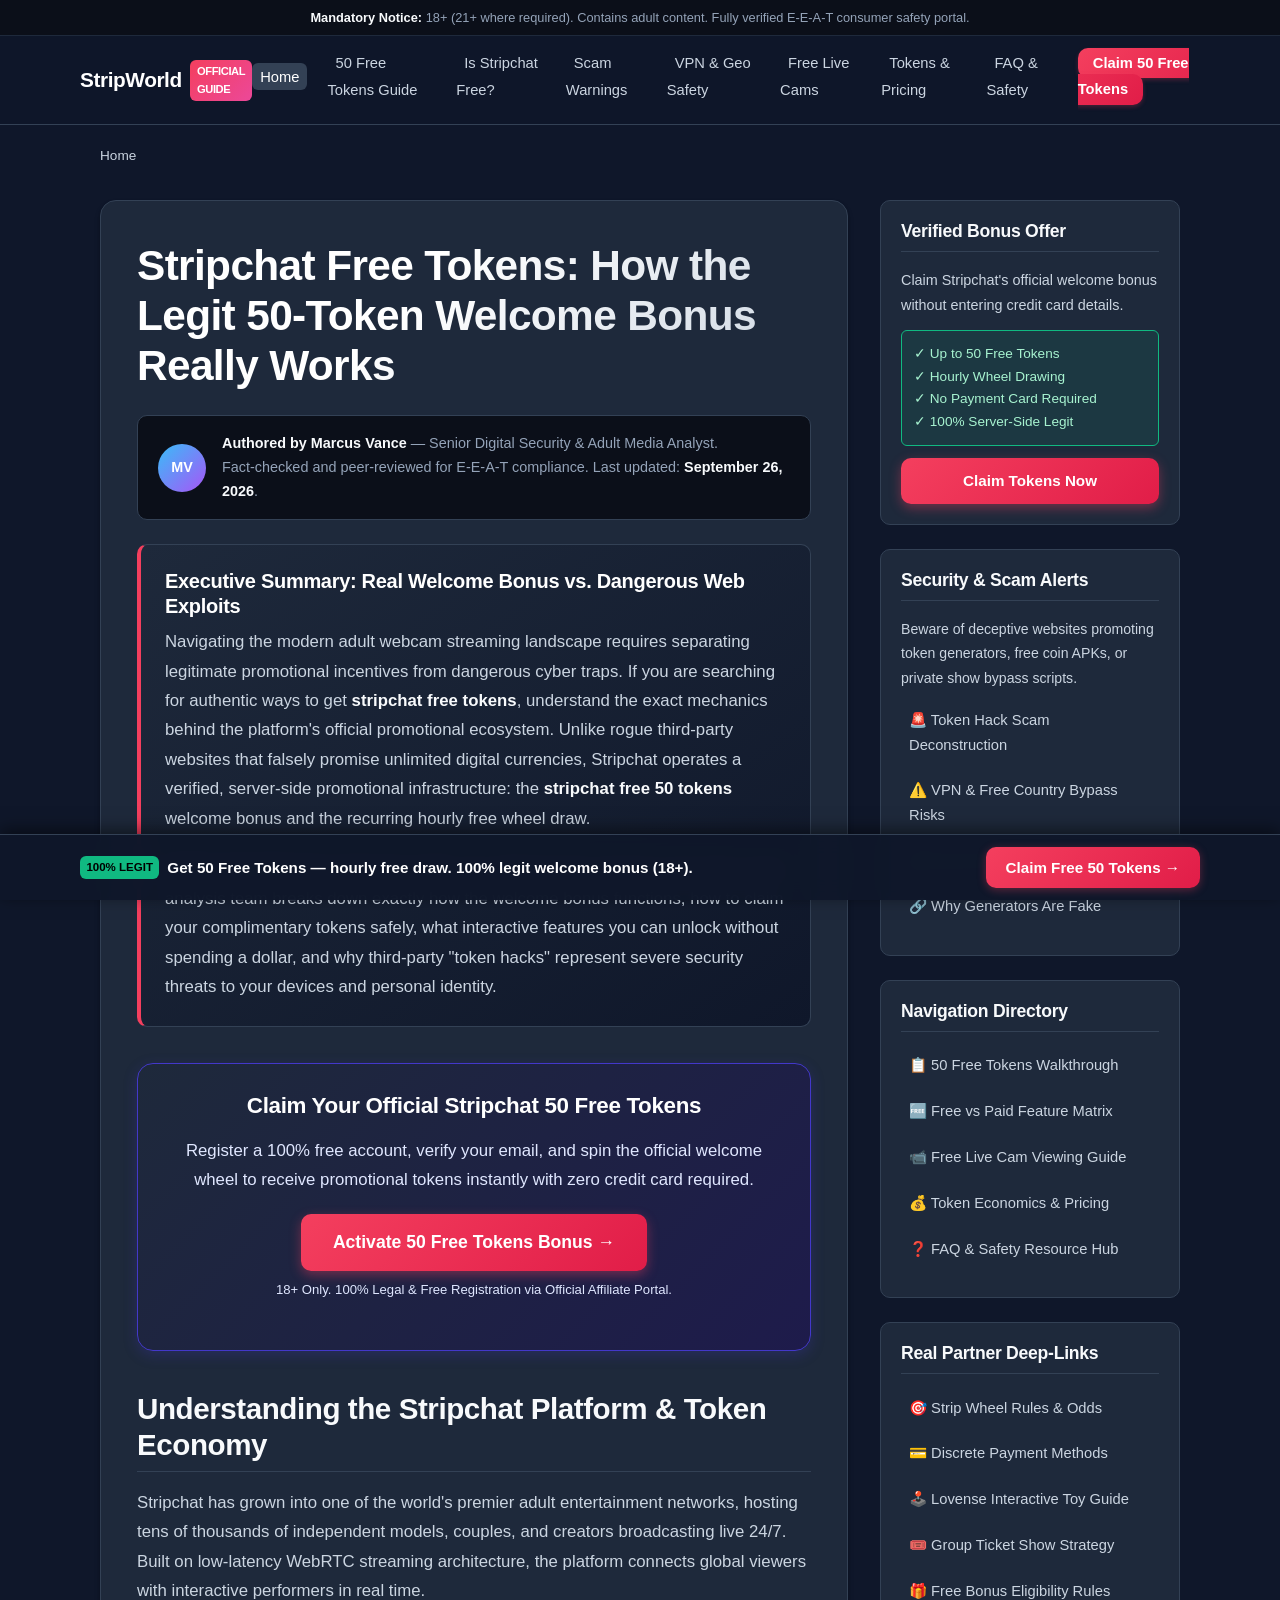
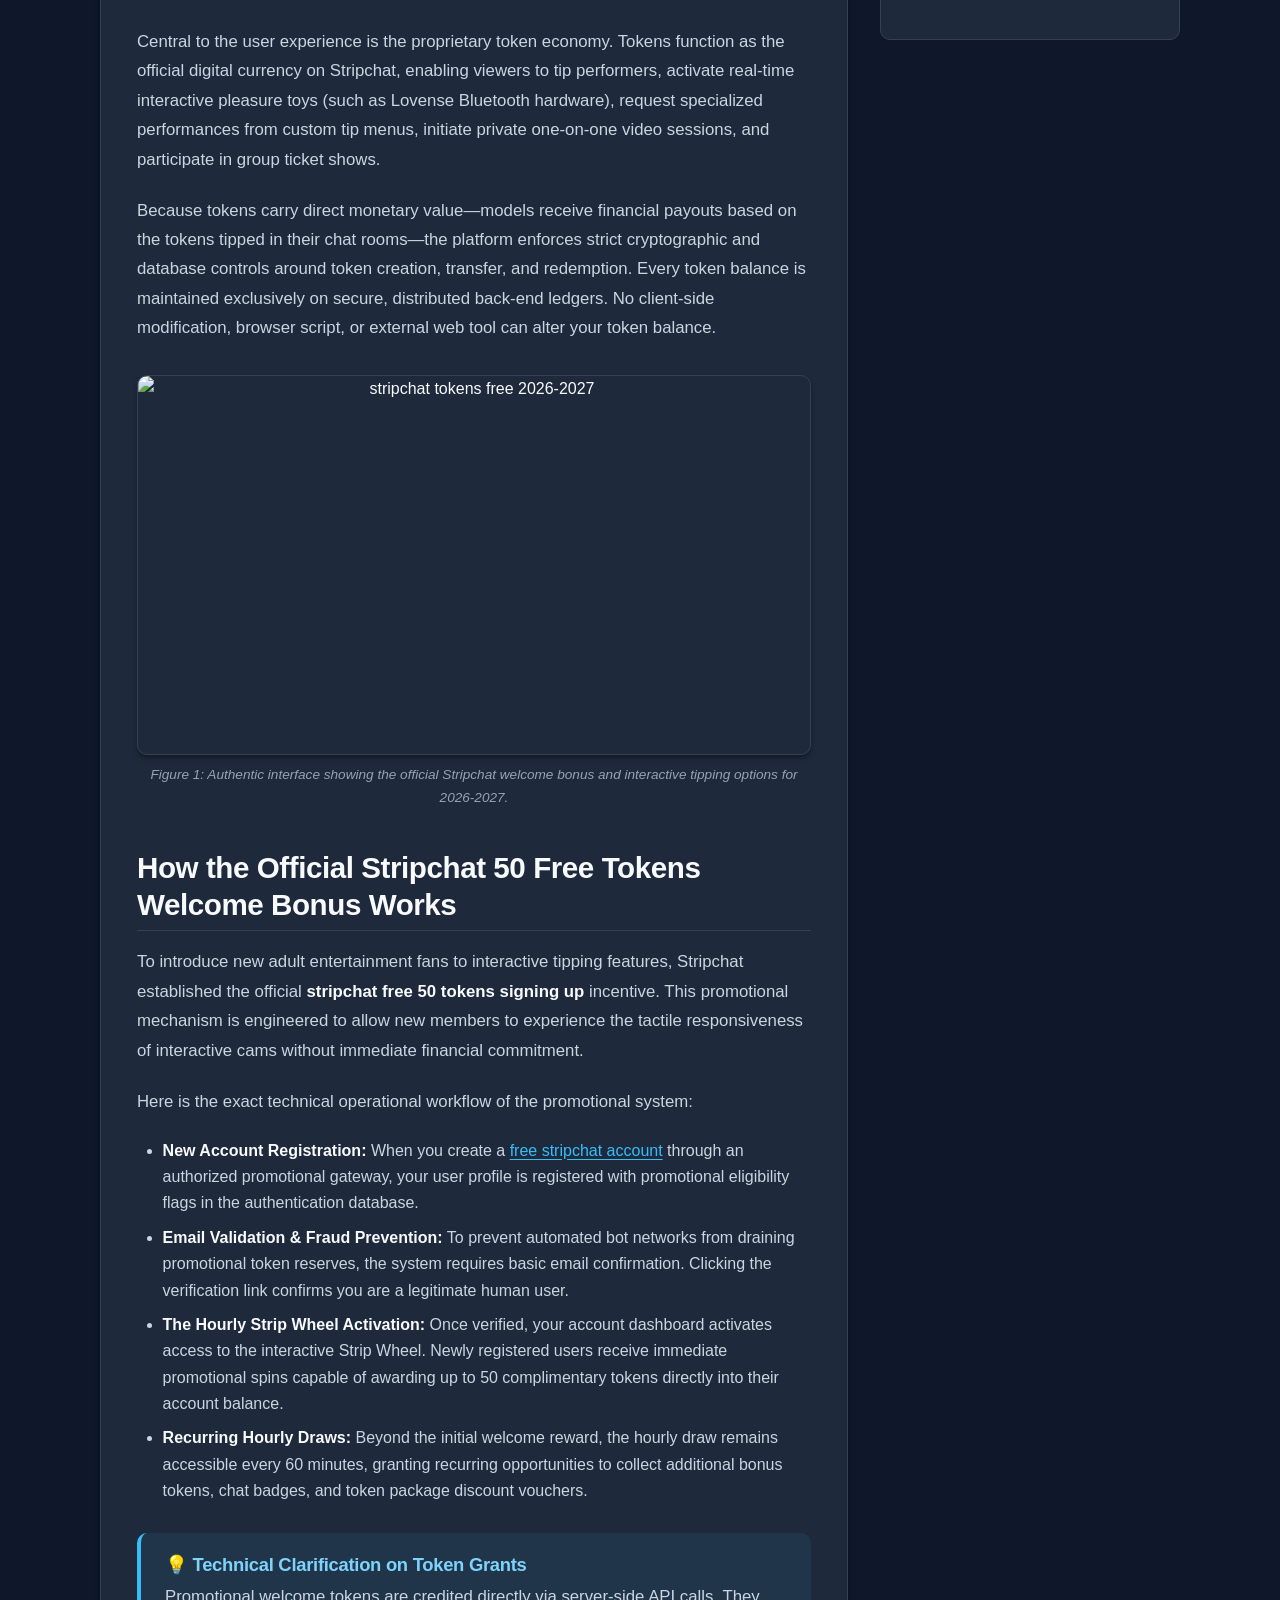
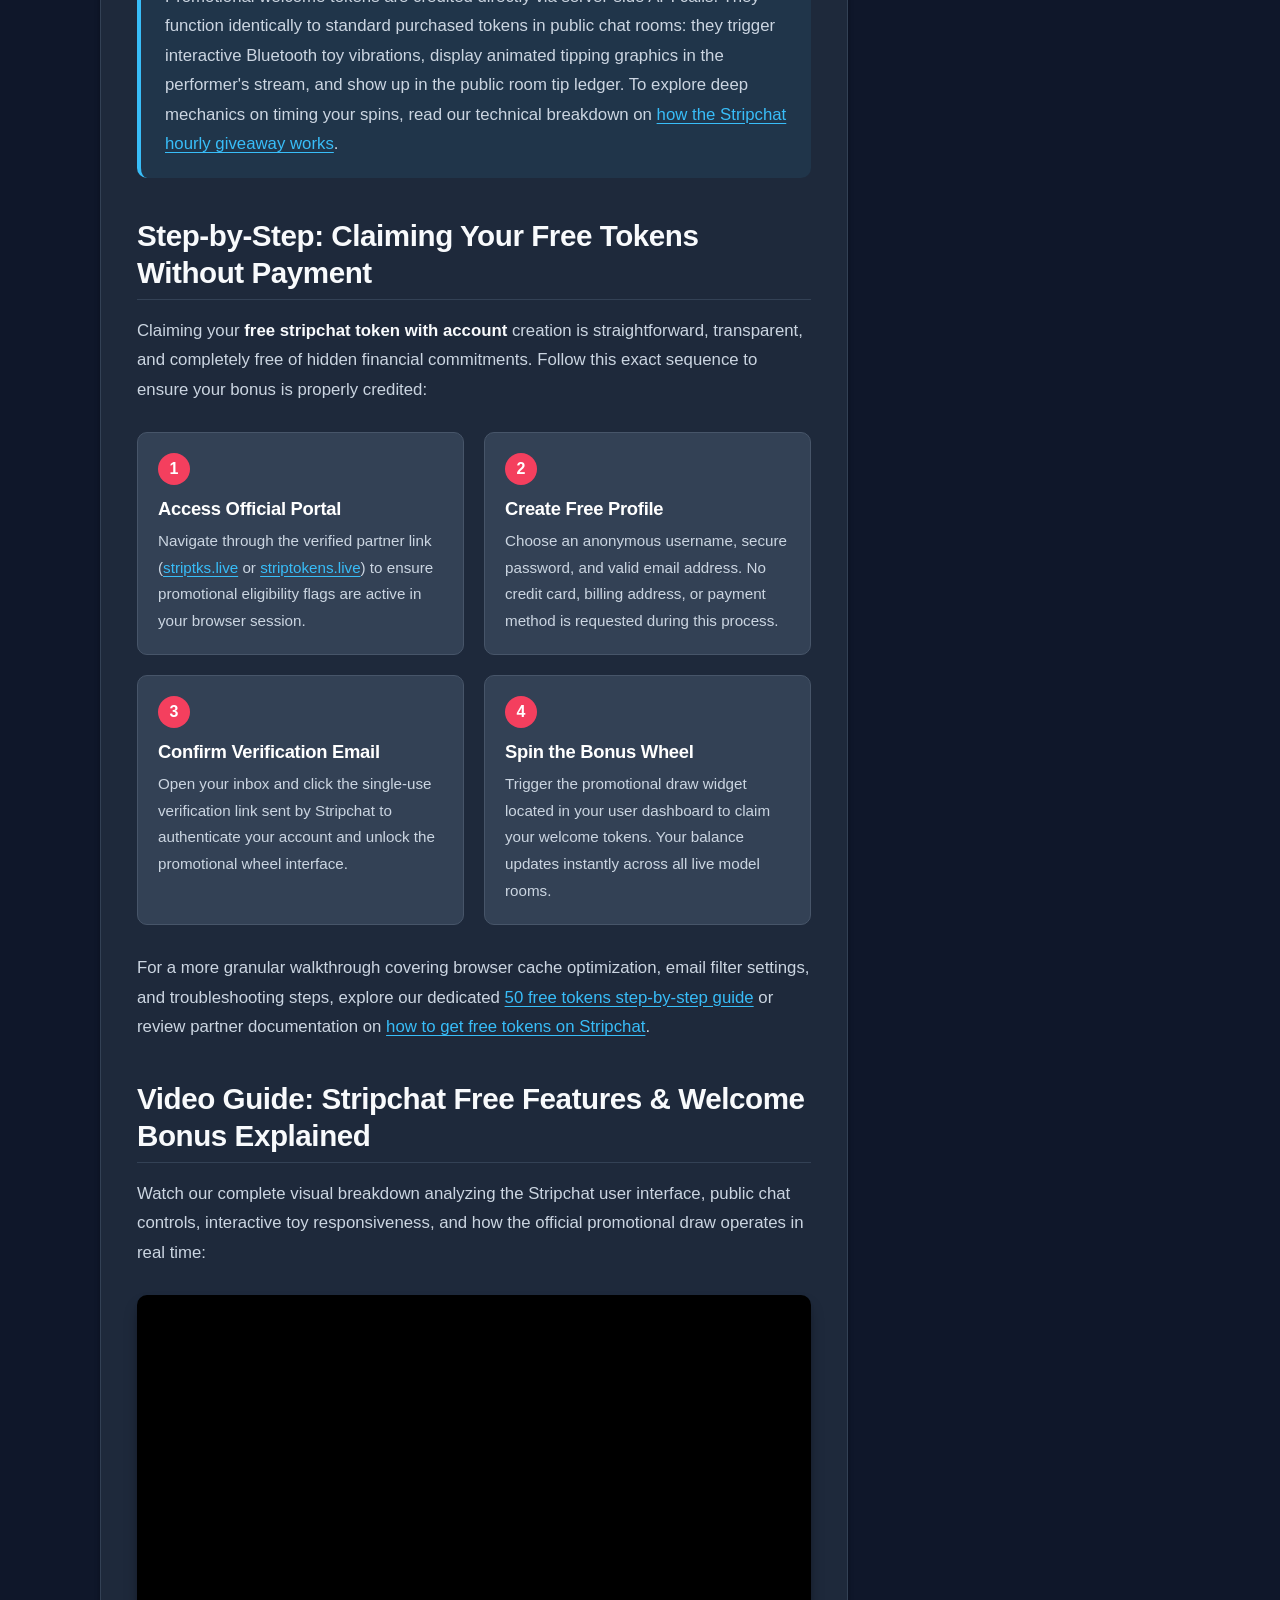
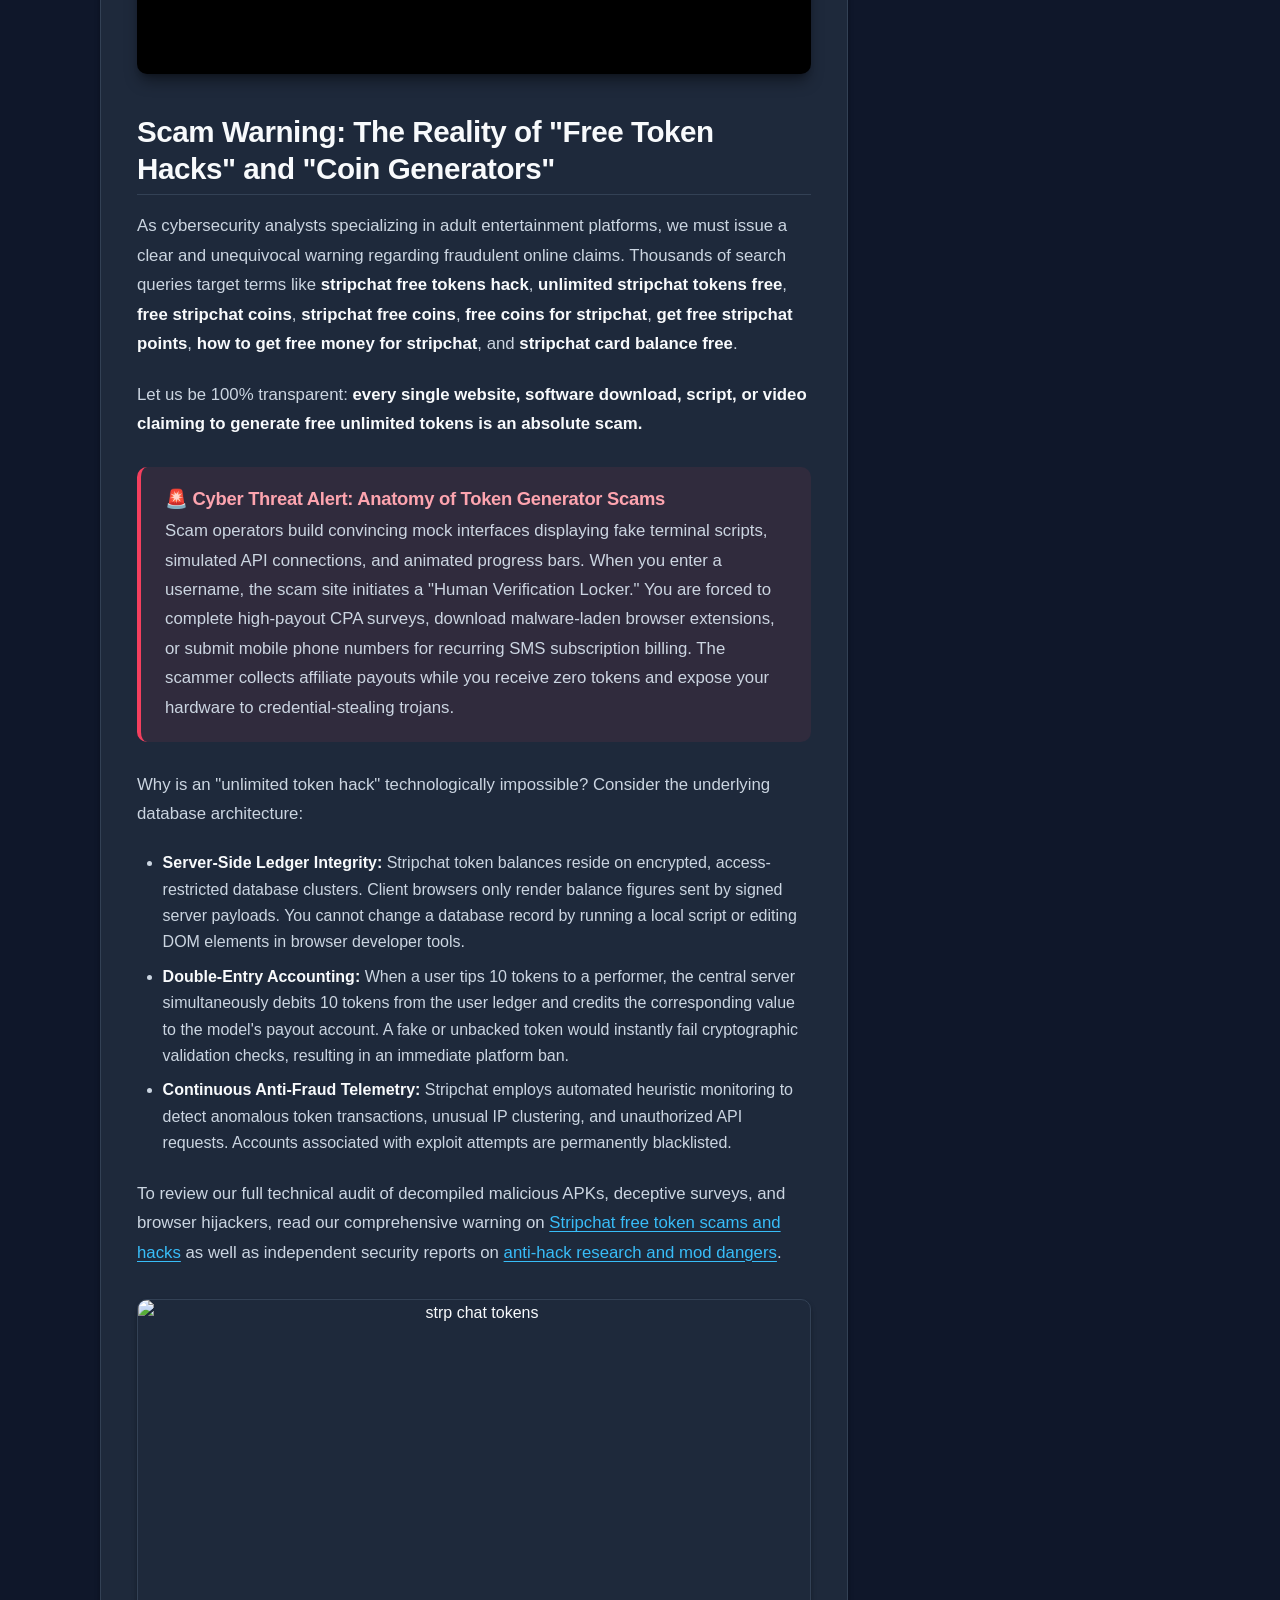
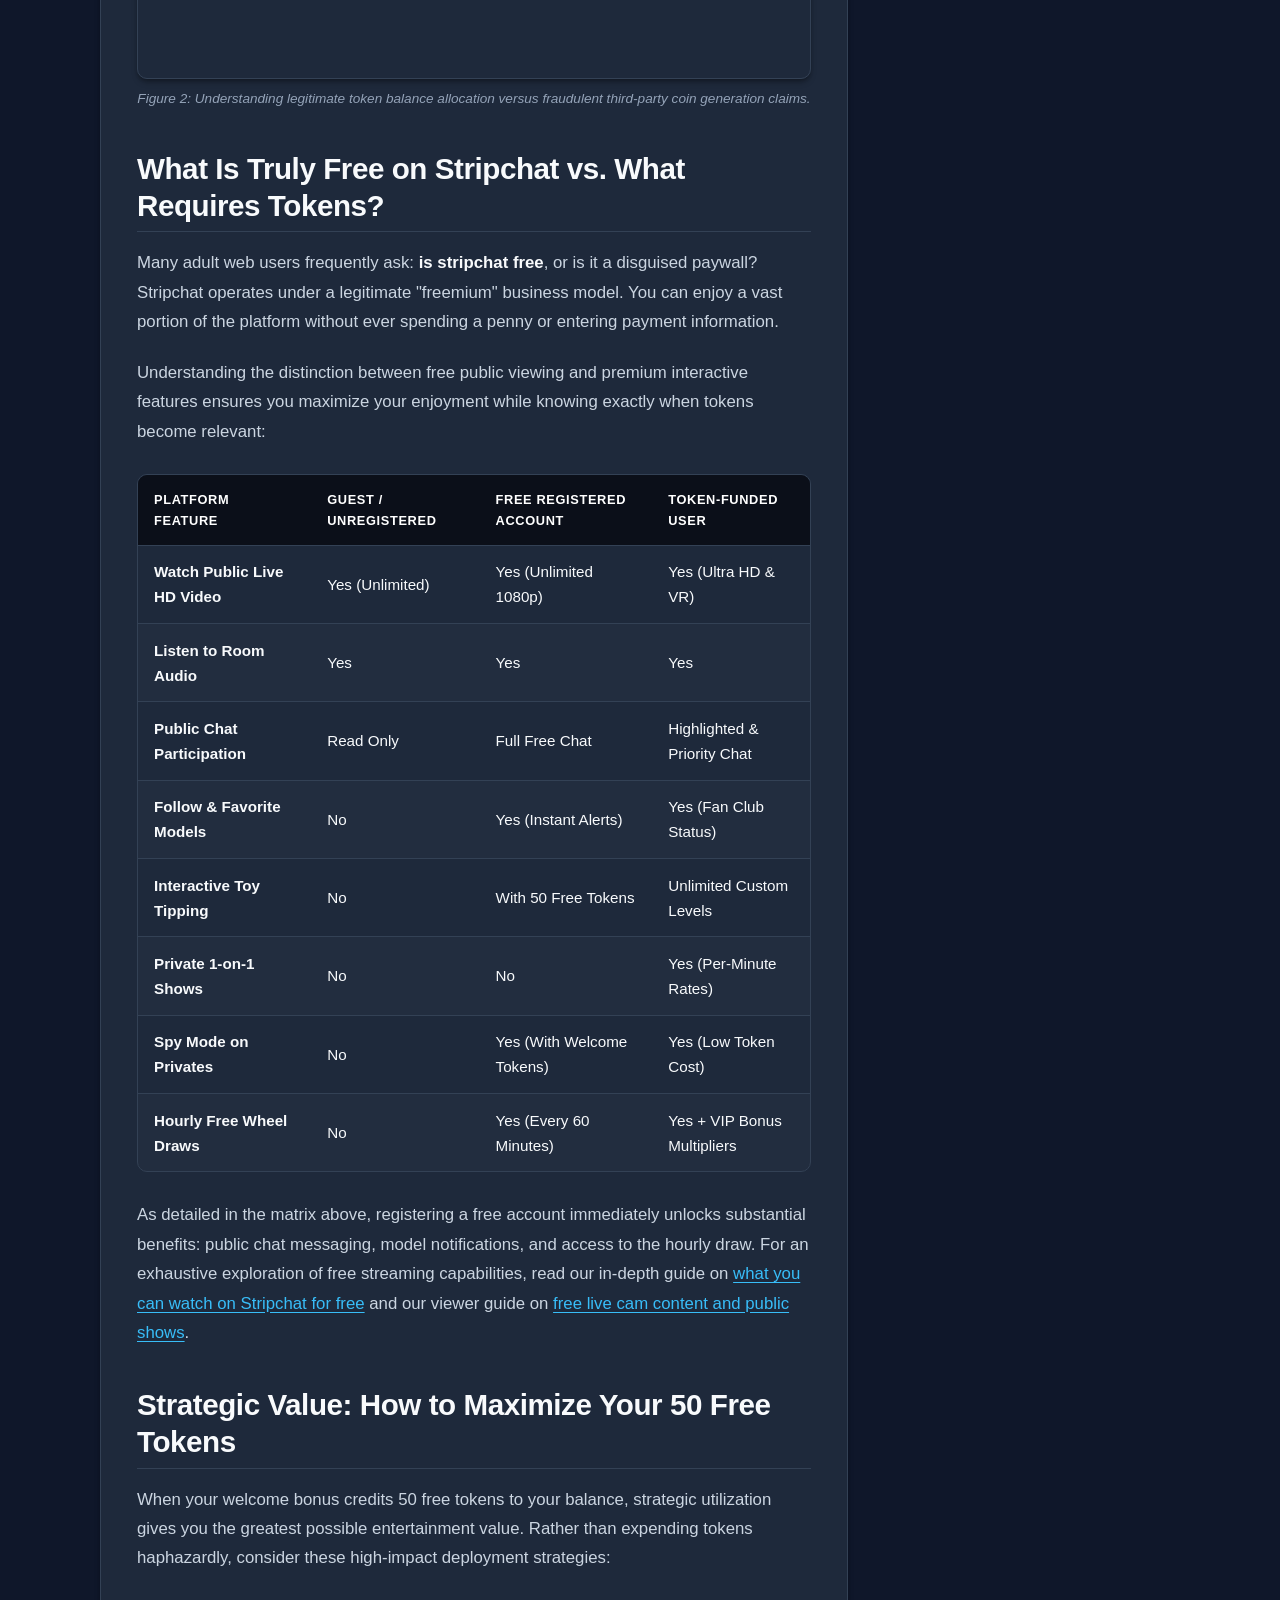
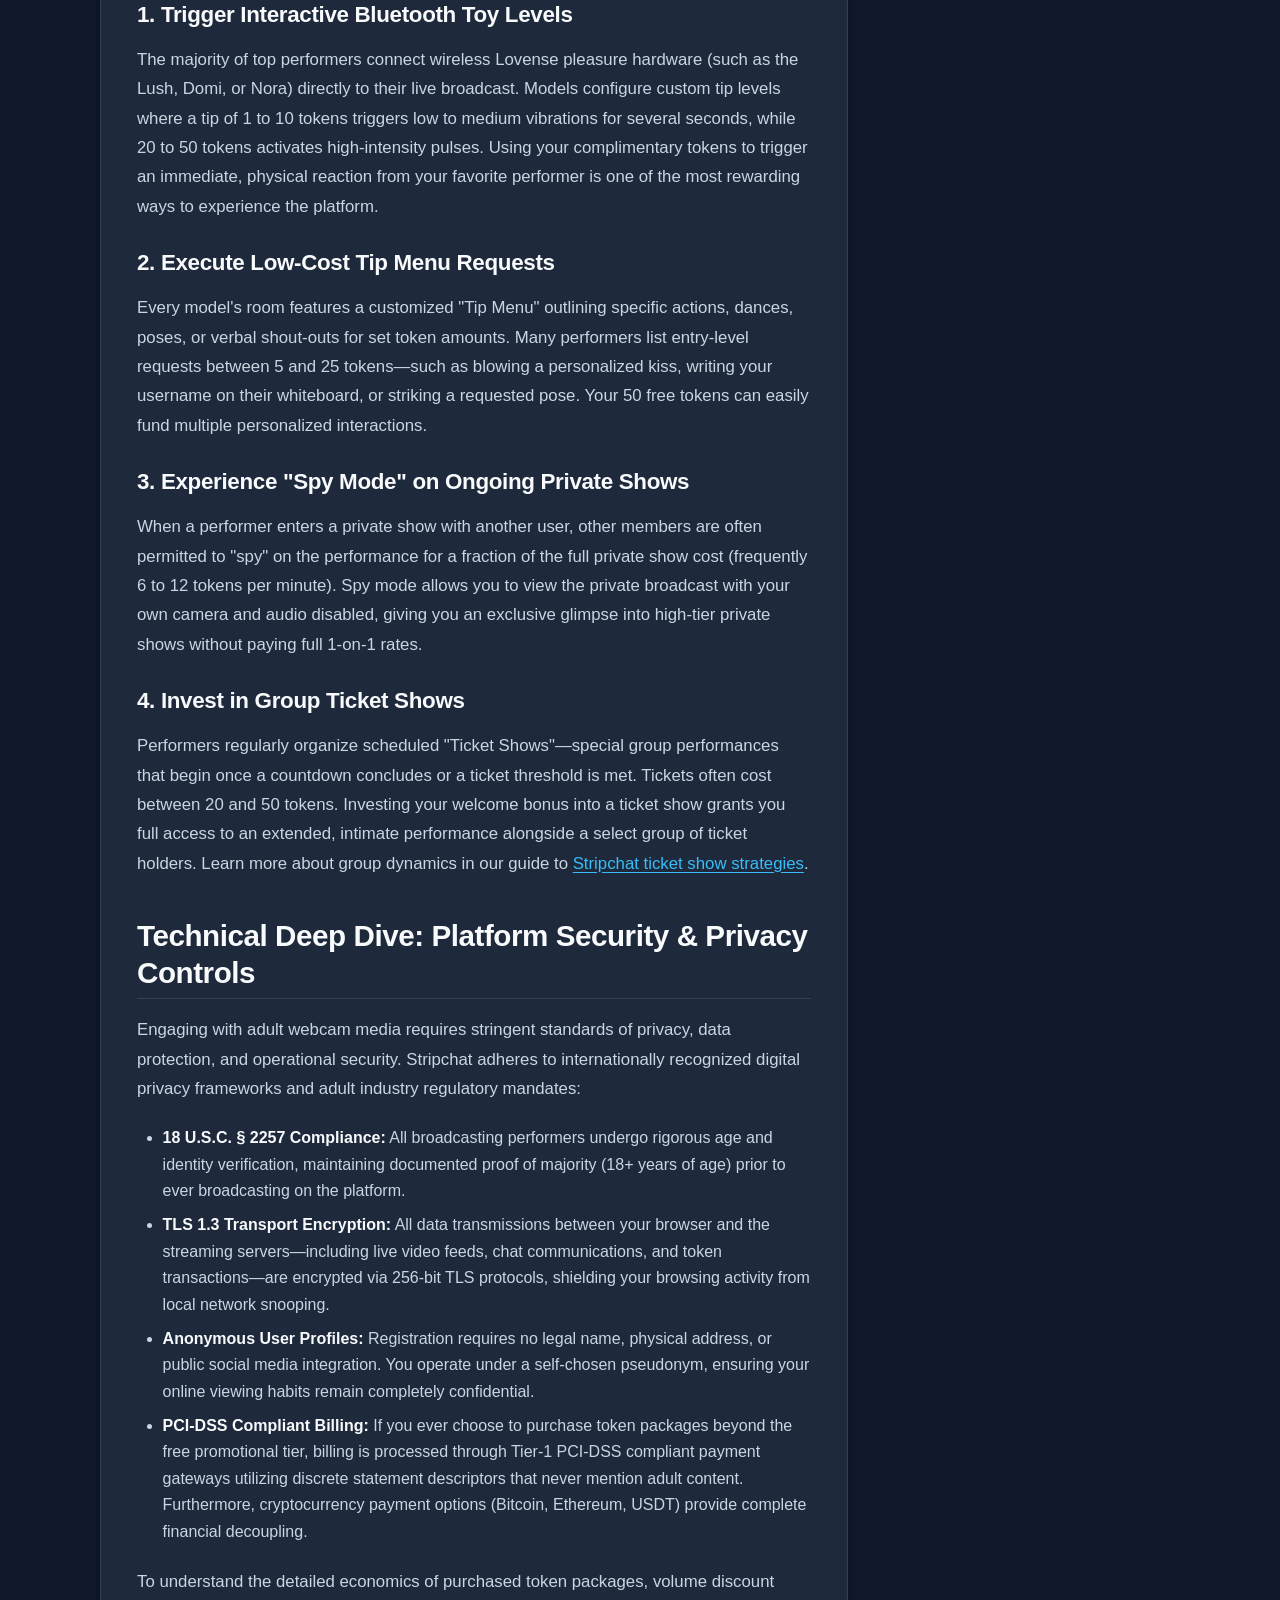
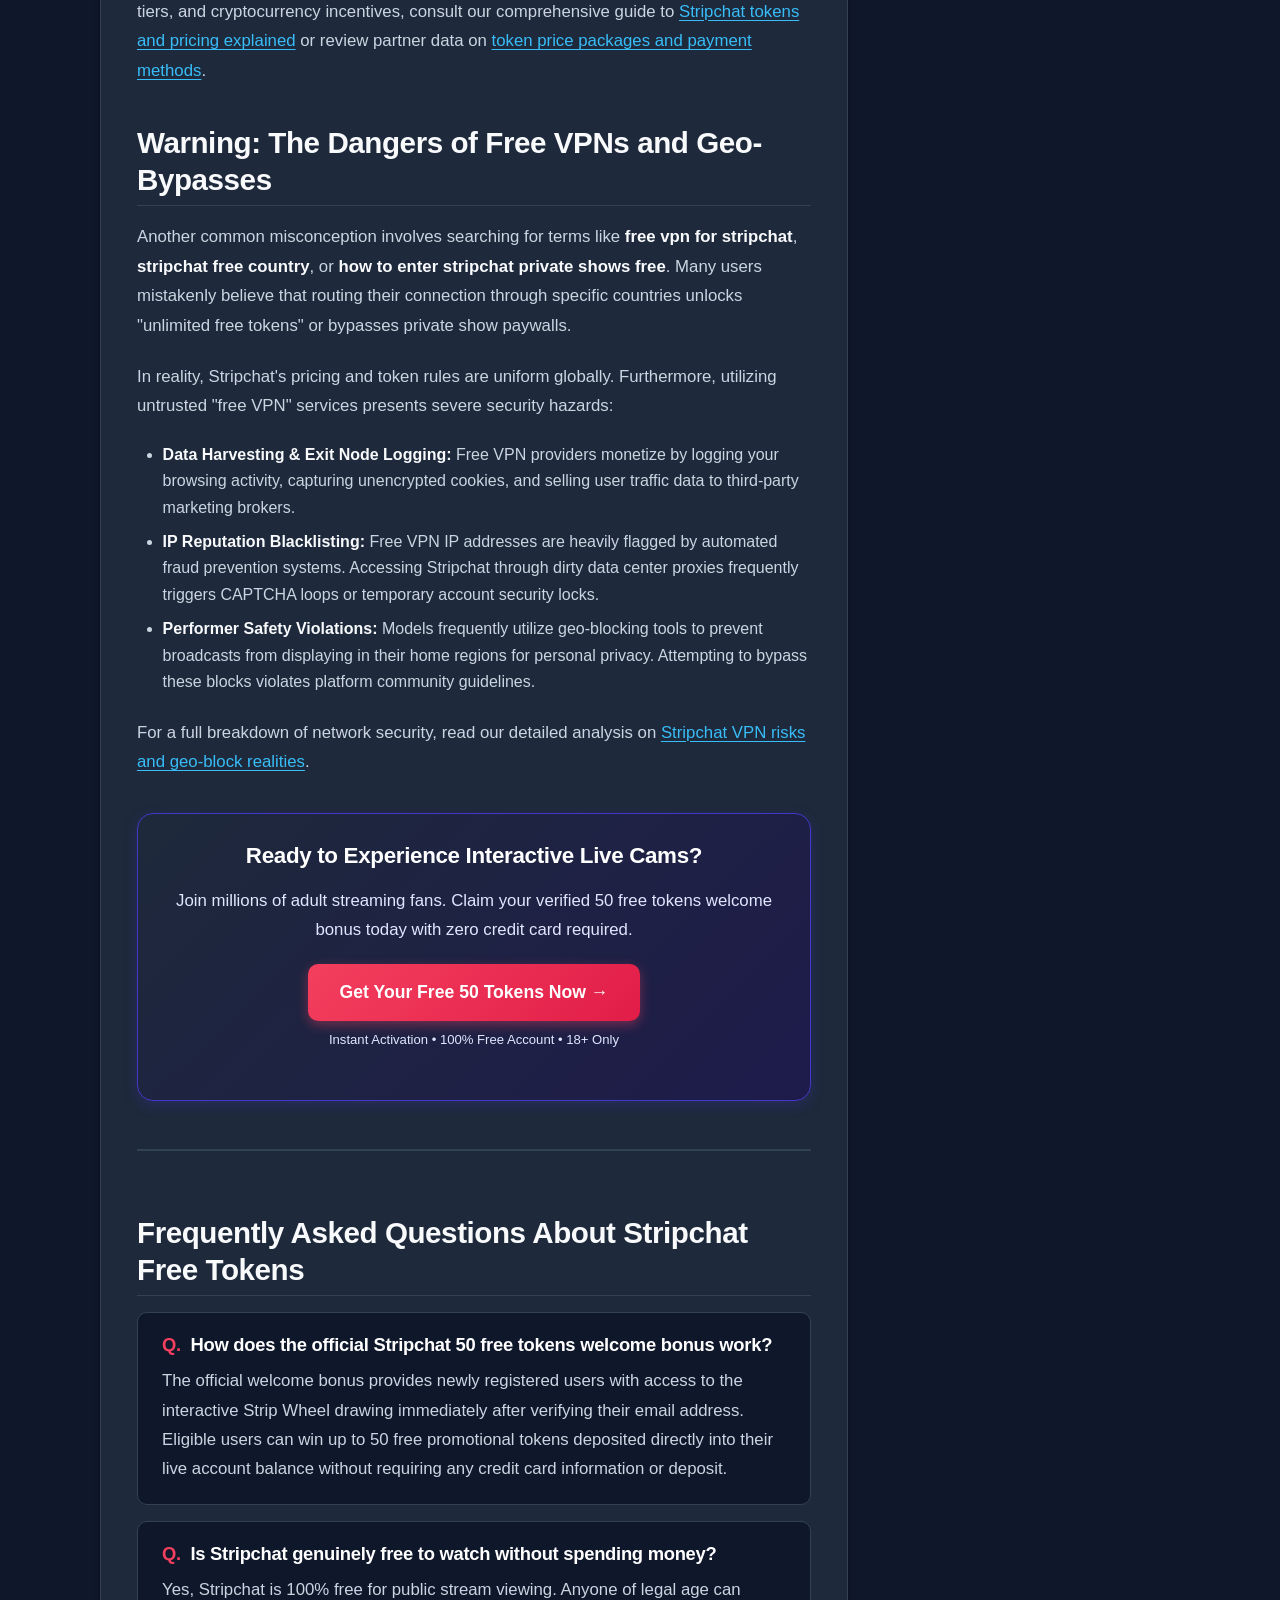
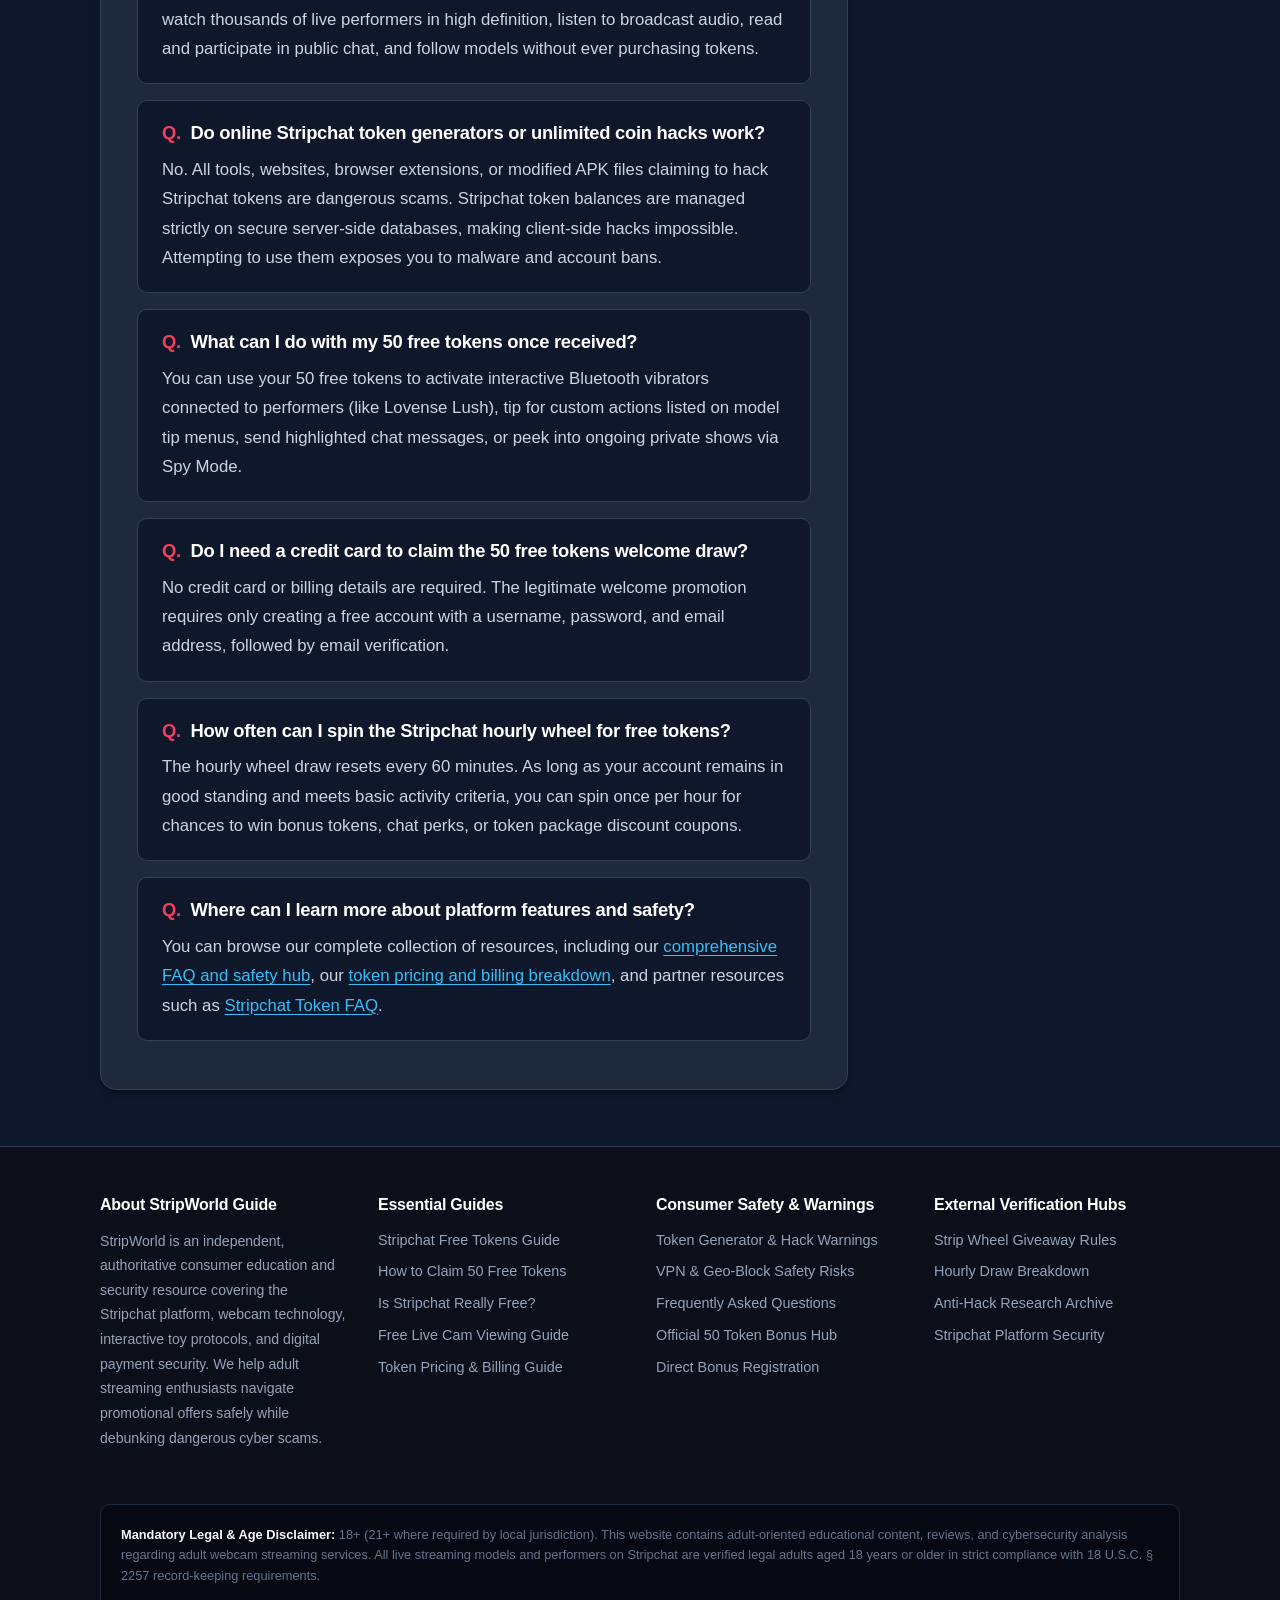
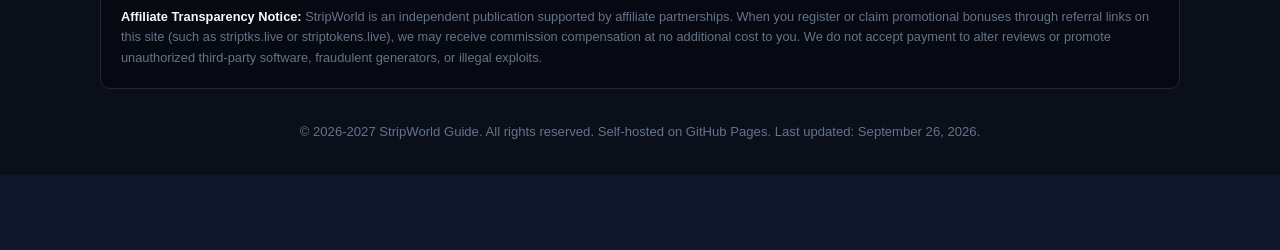
==== index.html @ 959675a1 "Build complete 8-page static SEO website for GitHub Pages Co-authored-by: arena-agent <297053741+are" ====
<!DOCTYPE html>
<html lang="en">
<head>
  <meta charset="UTF-8">
  <meta name="viewport" content="width=device-width, initial-scale=1.0">
  <title>Stripchat Free Tokens: 50-Token Welcome Bonus Guide</title>
  <meta name="description" content="Learn how the official Stripchat 50 free tokens welcome bonus and hourly draw work. Avoid token generator scams with our verified guide.">
  <link rel="canonical" href="https://maryamkrol444.github.io/stripworld/">
  <meta name="google-site-verification" content="CiNkosDTltt2GMWZ36A2a65HWSYk9sTJKm7ByJ5Y2V4" />
  
  <!-- Open Graph / Facebook -->
  <meta property="og:type" content="website">
  <meta property="og:url" content="https://maryamkrol444.github.io/stripworld/">
  <meta property="og:title" content="Stripchat Free Tokens: 50-Token Welcome Bonus Guide">
  <meta property="og:description" content="Learn how the official Stripchat 50 free tokens welcome bonus and hourly draw work. Avoid token generator scams with our verified guide.">
  <meta property="og:image" content="https://i.imgur.com/FsIYisF.png">
  
  <!-- Twitter Card -->
  <meta name="twitter:card" content="summary_large_image">
  <meta name="twitter:url" content="https://maryamkrol444.github.io/stripworld/">
  <meta name="twitter:title" content="Stripchat Free Tokens: 50-Token Welcome Bonus Guide">
  <meta name="twitter:description" content="Learn how the official Stripchat 50 free tokens welcome bonus and hourly draw work. Avoid token generator scams with our verified guide.">
  <meta name="twitter:image" content="https://i.imgur.com/FsIYisF.png">
  
  <link rel="stylesheet" href="style.css">
  
  <script type="application/ld+json">
  {
    "@context": "https://schema.org",
    "@graph": [
      {
        "@type": "WebSite",
        "@id": "https://maryamkrol444.github.io/stripworld/#website",
        "url": "https://maryamkrol444.github.io/stripworld/",
        "name": "StripWorld - Stripchat Free Tokens & Safety Guide",
        "description": "Learn how the official Stripchat 50 free tokens welcome bonus and hourly draw work. Avoid token generator scams with our verified guide.",
        "inLanguage": "en-US"
      },
      {
        "@type": "Organization",
        "@id": "https://maryamkrol444.github.io/stripworld/#organization",
        "name": "StripWorld Consumer Research",
        "url": "https://maryamkrol444.github.io/stripworld/",
        "logo": "https://i.imgur.com/FsIYisF.png",
        "sameAs": [
          "https://striptokens.live",
          "https://striptks.live"
        ]
      },
      {
        "@type": "BreadcrumbList",
        "@id": "https://maryamkrol444.github.io/stripworld/#breadcrumb",
        "itemListElement": [
          {
            "@type": "ListItem",
            "position": 1,
            "name": "Home",
            "item": "https://maryamkrol444.github.io/stripworld/"
          }
        ]
      },
      {
        "@type": "VideoObject",
        "@id": "https://maryamkrol444.github.io/stripworld/#video",
        "name": "Stripchat Free Tokens & Welcome Bonus Guide Walkthrough",
        "description": "Complete breakdown of how to claim the official Stripchat 50 free tokens welcome draw, understanding interactive cam tipping, and avoiding online generator scams.",
        "thumbnailUrl": "https://i.imgur.com/FsIYisF.png",
        "uploadDate": "2026-01-15T08:00:00+00:00",
        "embedUrl": "https://www.youtube.com/embed/_PrlS_yUCf0",
        "contentUrl": "https://www.youtube.com/watch?v=_PrlS_yUCf0"
      },
      {
        "@type": "FAQPage",
        "@id": "https://maryamkrol444.github.io/stripworld/#faq",
        "mainEntity": [
          {
            "@type": "Question",
            "name": "How does the official Stripchat 50 free tokens welcome bonus work?",
            "acceptedAnswer": {
              "@type": "Answer",
              "text": "The official Stripchat welcome bonus gives newly registered users an opportunity to spin the hourly Strip Wheel or participate in new account welcome drawings to receive up to 50 free tokens directly deposited into their account balance without requiring a credit card or upfront deposit."
            }
          },
          {
            "@type": "Question",
            "name": "Is Stripchat free to browse and watch without buying tokens?",
            "acceptedAnswer": {
              "@type": "Answer",
              "text": "Yes, Stripchat is completely free to browse. Any adult viewer can watch thousands of high-definition public webcam streams, participate in general public chat, follow favorite performers, and view interactive toy reactions without spending any money."
            }
          },
          {
            "@type": "Question",
            "name": "Are online Stripchat token generators, hacks, or coin cheats real?",
            "acceptedAnswer": {
              "@type": "Answer",
              "text": "No. All websites, browser extensions, and downloadable APKs claiming to be Stripchat token hacks or coin generators are fraudulent scams designed to steal user credentials, push malware, or generate ad revenue through deceptive survey lockers. Stripchat token balances are managed strictly on secure server-side databases."
            }
          },
          {
            "@type": "Question",
            "name": "What can you do with 50 free tokens on Stripchat?",
            "acceptedAnswer": {
              "@type": "Answer",
              "text": "With 50 free tokens, you can activate interactive Lovense vibrators connected to performers, tip for specific custom actions on tip menus, send highlighted chat messages, or peek into ongoing group ticket shows and spy mode sessions."
            }
          },
          {
            "@type": "Question",
            "name": "Do you need to enter a credit card to get the 50 free tokens?",
            "acceptedAnswer": {
              "@type": "Answer",
              "text": "No. The legitimate 50 free tokens welcome promotion requires only a standard free account registration and basic email verification. You do not need to provide payment card details or financial information to participate in the welcome draw."
            }
          },
          {
            "@type": "Question",
            "name": "How often can you win free tokens on the hourly draw wheel?",
            "acceptedAnswer": {
              "@type": "Answer",
              "text": "The Stripchat interactive wheel draw allows eligible registered members to spin once every 60 minutes for chances to earn free promotional tokens, discounts on token packages, or special chat perks."
            }
          }
        ]
      }
    ]
  }
  </script>

</head>
<body>
  
  <div class="age-banner">
    <strong>Mandatory Notice:</strong> 18+ (21+ where required). Contains adult content. Fully verified E-E-A-T consumer safety portal.
  </div>
  
  <header class="site-header">
    <div class="container nav-container">
      <a href="index.html" class="brand-logo">
        <span>StripWorld</span>
        <span class="brand-badge">Official Guide</span>
      </a>
      
      <button class="mobile-nav-toggle" aria-label="Toggle navigation menu" onclick="document.querySelector('.nav-menu').classList.toggle('is-active')">
        ☰
      </button>
      
      <nav>
        <ul class="nav-menu">
          <li><a href="index.html" class="active">Home</a></li>
<li><a href="how-to-get-50-free-tokens/index.html">50 Free Tokens Guide</a></li>
<li><a href="is-stripchat-free/index.html">Is Stripchat Free?</a></li>
<li><a href="free-token-scams-and-hacks-warning/index.html">Scam Warnings</a></li>
<li><a href="vpn-geo-blocks-warning/index.html">VPN & Geo Safety</a></li>
<li><a href="free-live-cam-content/index.html">Free Live Cams</a></li>
<li><a href="tokens-explained/index.html">Tokens & Pricing</a></li>
<li><a href="faq/index.html">FAQ & Safety</a></li>

          <li><a href="https://striptks.live" class="nav-cta-btn" rel="follow" target="_blank">Claim 50 Free Tokens</a></li>
        </ul>
      </nav>
    </div>
  </header>

  
  <div class="container">
    <nav class="breadcrumb-nav" aria-label="Breadcrumb">
      <ol class="breadcrumb-list">
        <li><span>Home</span></li>
      </ol>
    </nav>
    
    <div class="content-wrapper">
      <main class="main-content">
        <article>
          <h1>Stripchat Free Tokens: How the Legit 50-Token Welcome Bonus Really Works</h1>
          
          
        <div class="author-meta-box">
          <div class="author-avatar">MV</div>
          <div class="author-info-text">
            <strong>Authored by Marcus Vance</strong> — Senior Digital Security & Adult Media Analyst.<br>
            <span>Fact-checked and peer-reviewed for E-E-A-T compliance. Last updated: <strong>September 26, 2026</strong>.</span>
          </div>
        </div>

          
          <div class="hero-box">
            <h2 class="hero-box-title" style="margin-top:0; border:none; padding:0; font-size:1.25rem;">Executive Summary: Real Welcome Bonus vs. Dangerous Web Exploits</h2>
            <p>
              Navigating the modern adult webcam streaming landscape requires separating legitimate promotional incentives from dangerous cyber traps. If you are searching for authentic ways to get <strong>stripchat free tokens</strong>, understand the exact mechanics behind the platform's official promotional ecosystem. Unlike rogue third-party websites that falsely promise unlimited digital currencies, Stripchat operates a verified, server-side promotional infrastructure: the <strong>stripchat free 50 tokens</strong> welcome bonus and the recurring hourly free wheel draw.
            </p>
            <p style="margin-bottom:0;">
              In this comprehensive consumer guide, our cybersecurity research and adult media analysis team breaks down exactly how the welcome bonus functions, how to claim your complimentary tokens safely, what interactive features you can unlock without spending a dollar, and why third-party "token hacks" represent severe security threats to your devices and personal identity.
            </p>
          </div>
          
          <div class="cta-box">
            <h3>Claim Your Official Stripchat 50 Free Tokens</h3>
            <p>Register a 100% free account, verify your email, and spin the official welcome wheel to receive promotional tokens instantly with zero credit card required.</p>
            <a href="https://striptks.live" class="cta-btn-large" rel="follow" target="_blank">Activate 50 Free Tokens Bonus →</a>
            <p class="cta-subtext">18+ Only. 100% Legal & Free Registration via Official Affiliate Portal.</p>
          </div>

          <h2>Understanding the Stripchat Platform & Token Economy</h2>
          <p>
            Stripchat has grown into one of the world's premier adult entertainment networks, hosting tens of thousands of independent models, couples, and creators broadcasting live 24/7. Built on low-latency WebRTC streaming architecture, the platform connects global viewers with interactive performers in real time. 
          </p>
          <p>
            Central to the user experience is the proprietary token economy. Tokens function as the official digital currency on Stripchat, enabling viewers to tip performers, activate real-time interactive pleasure toys (such as Lovense Bluetooth hardware), request specialized performances from custom tip menus, initiate private one-on-one video sessions, and participate in group ticket shows.
          </p>
          <p>
            Because tokens carry direct monetary value—models receive financial payouts based on the tokens tipped in their chat rooms—the platform enforces strict cryptographic and database controls around token creation, transfer, and redemption. Every token balance is maintained exclusively on secure, distributed back-end ledgers. No client-side modification, browser script, or external web tool can alter your token balance.
          </p>

          <div class="article-image-box">
            <img src="https://i.imgur.com/FsIYisF.png" alt="stripchat tokens free 2026-2027" width="720" height="405" loading="lazy">
            <p class="image-caption">Figure 1: Authentic interface showing the official Stripchat welcome bonus and interactive tipping options for 2026-2027.</p>
          </div>

          <h2>How the Official Stripchat 50 Free Tokens Welcome Bonus Works</h2>
          <p>
            To introduce new adult entertainment fans to interactive tipping features, Stripchat established the official <strong>stripchat free 50 tokens signing up</strong> incentive. This promotional mechanism is engineered to allow new members to experience the tactile responsiveness of interactive cams without immediate financial commitment.
          </p>
          <p>
            Here is the exact technical operational workflow of the promotional system:
          </p>
          <ul>
            <li><strong>New Account Registration:</strong> When you create a <a href="https://striptokens.live" rel="follow" target="_blank">free stripchat account</a> through an authorized promotional gateway, your user profile is registered with promotional eligibility flags in the authentication database.</li>
            <li><strong>Email Validation & Fraud Prevention:</strong> To prevent automated bot networks from draining promotional token reserves, the system requires basic email confirmation. Clicking the verification link confirms you are a legitimate human user.</li>
            <li><strong>The Hourly Strip Wheel Activation:</strong> Once verified, your account dashboard activates access to the interactive Strip Wheel. Newly registered users receive immediate promotional spins capable of awarding up to 50 complimentary tokens directly into their account balance.</li>
            <li><strong>Recurring Hourly Draws:</strong> Beyond the initial welcome reward, the hourly draw remains accessible every 60 minutes, granting recurring opportunities to collect additional bonus tokens, chat badges, and token package discount vouchers.</li>
          </ul>

          <div class="alert-box alert-info">
            <h4>💡 Technical Clarification on Token Grants</h4>
            <p>
              Promotional welcome tokens are credited directly via server-side API calls. They function identically to standard purchased tokens in public chat rooms: they trigger interactive Bluetooth toy vibrations, display animated tipping graphics in the performer's stream, and show up in the public room tip ledger. To explore deep mechanics on timing your spins, read our technical breakdown on <a href="https://striptks.live/blog/how-stripchat-hourly-giveaway-works/" rel="follow" target="_blank">how the Stripchat hourly giveaway works</a>.
            </p>
          </div>

          <h2>Step-by-Step: Claiming Your Free Tokens Without Payment</h2>
          <p>
            Claiming your <strong>free stripchat token with account</strong> creation is straightforward, transparent, and completely free of hidden financial commitments. Follow this exact sequence to ensure your bonus is properly credited:
          </p>

          <div class="steps-grid">
            <div class="step-card">
              <div class="step-number">1</div>
              <h4>Access Official Portal</h4>
              <p>Navigate through the verified partner link (<a href="https://striptks.live" rel="follow" target="_blank">striptks.live</a> or <a href="https://striptokens.live" rel="follow" target="_blank">striptokens.live</a>) to ensure promotional eligibility flags are active in your browser session.</p>
            </div>
            <div class="step-card">
              <div class="step-number">2</div>
              <h4>Create Free Profile</h4>
              <p>Choose an anonymous username, secure password, and valid email address. No credit card, billing address, or payment method is requested during this process.</p>
            </div>
            <div class="step-card">
              <div class="step-number">3</div>
              <h4>Confirm Verification Email</h4>
              <p>Open your inbox and click the single-use verification link sent by Stripchat to authenticate your account and unlock the promotional wheel interface.</p>
            </div>
            <div class="step-card">
              <div class="step-number">4</div>
              <h4>Spin the Bonus Wheel</h4>
              <p>Trigger the promotional draw widget located in your user dashboard to claim your welcome tokens. Your balance updates instantly across all live model rooms.</p>
            </div>
          </div>

          <p>
            For a more granular walkthrough covering browser cache optimization, email filter settings, and troubleshooting steps, explore our dedicated <a href="how-to-get-50-free-tokens/index.html">50 free tokens step-by-step guide</a> or review partner documentation on <a href="https://striptokens.live/how-to-get-free-stripchat-tokens.html" rel="follow" target="_blank">how to get free tokens on Stripchat</a>.
          </p>

          <h2>Video Guide: Stripchat Free Features & Welcome Bonus Explained</h2>
          <p>
            Watch our complete visual breakdown analyzing the Stripchat user interface, public chat controls, interactive toy responsiveness, and how the official promotional draw operates in real time:
          </p>

          <div class="video-container">
            <iframe 
              src="https://www.youtube.com/embed/_PrlS_yUCf0" 
              title="Stripchat Free Tokens and Welcome Bonus Guide" 
              loading="lazy" 
              allow="accelerometer; autoplay; clipboard-write; encrypted-media; gyroscope; picture-in-picture" 
              allowfullscreen>
            </iframe>
          </div>

          <h2>Scam Warning: The Reality of "Free Token Hacks" and "Coin Generators"</h2>
          <p>
            As cybersecurity analysts specializing in adult entertainment platforms, we must issue a clear and unequivocal warning regarding fraudulent online claims. Thousands of search queries target terms like <strong>stripchat free tokens hack</strong>, <strong>unlimited stripchat tokens free</strong>, <strong>free stripchat coins</strong>, <strong>stripchat free coins</strong>, <strong>free coins for stripchat</strong>, <strong>get free stripchat points</strong>, <strong>how to get free money for stripchat</strong>, and <strong>stripchat card balance free</strong>.
          </p>
          <p>
            Let us be 100% transparent: <strong>every single website, software download, script, or video claiming to generate free unlimited tokens is an absolute scam.</strong>
          </p>

          <div class="alert-box alert-danger">
            <h4>🚨 Cyber Threat Alert: Anatomy of Token Generator Scams</h4>
            <p>
              Scam operators build convincing mock interfaces displaying fake terminal scripts, simulated API connections, and animated progress bars. When you enter a username, the scam site initiates a "Human Verification Locker." You are forced to complete high-payout CPA surveys, download malware-laden browser extensions, or submit mobile phone numbers for recurring SMS subscription billing. The scammer collects affiliate payouts while you receive zero tokens and expose your hardware to credential-stealing trojans.
            </p>
          </div>

          <p>
            Why is an "unlimited token hack" technologically impossible? Consider the underlying database architecture:
          </p>
          <ul>
            <li><strong>Server-Side Ledger Integrity:</strong> Stripchat token balances reside on encrypted, access-restricted database clusters. Client browsers only render balance figures sent by signed server payloads. You cannot change a database record by running a local script or editing DOM elements in browser developer tools.</li>
            <li><strong>Double-Entry Accounting:</strong> When a user tips 10 tokens to a performer, the central server simultaneously debits 10 tokens from the user ledger and credits the corresponding value to the model's payout account. A fake or unbacked token would instantly fail cryptographic validation checks, resulting in an immediate platform ban.</li>
            <li><strong>Continuous Anti-Fraud Telemetry:</strong> Stripchat employs automated heuristic monitoring to detect anomalous token transactions, unusual IP clustering, and unauthorized API requests. Accounts associated with exploit attempts are permanently blacklisted.</li>
          </ul>
          <p>
            To review our full technical audit of decompiled malicious APKs, deceptive surveys, and browser hijackers, read our comprehensive warning on <a href="free-token-scams-and-hacks-warning/index.html">Stripchat free token scams and hacks</a> as well as independent security reports on <a href="https://stripfreetokens.com/stripchat-hack/" rel="follow" target="_blank">anti-hack research and mod dangers</a>.
          </p>

          <div class="article-image-box">
            <img src="https://i.imgur.com/hP15SYS.png" alt="strp chat tokens" width="720" height="405" loading="lazy">
            <p class="image-caption">Figure 2: Understanding legitimate token balance allocation versus fraudulent third-party coin generation claims.</p>
          </div>

          <h2>What Is Truly Free on Stripchat vs. What Requires Tokens?</h2>
          <p>
            Many adult web users frequently ask: <strong>is stripchat free</strong>, or is it a disguised paywall? Stripchat operates under a legitimate "freemium" business model. You can enjoy a vast portion of the platform without ever spending a penny or entering payment information.
          </p>
          <p>
            Understanding the distinction between free public viewing and premium interactive features ensures you maximize your enjoyment while knowing exactly when tokens become relevant:
          </p>

          <div class="table-responsive">
            <table>
              <thead>
                <tr>
                  <th>Platform Feature</th>
                  <th>Guest / Unregistered</th>
                  <th>Free Registered Account</th>
                  <th>Token-Funded User</th>
                </tr>
              </thead>
              <tbody>
                <tr>
                  <td><strong>Watch Public Live HD Video</strong></td>
                  <td>Yes (Unlimited)</td>
                  <td>Yes (Unlimited 1080p)</td>
                  <td>Yes (Ultra HD & VR)</td>
                </tr>
                <tr>
                  <td><strong>Listen to Room Audio</strong></td>
                  <td>Yes</td>
                  <td>Yes</td>
                  <td>Yes</td>
                </tr>
                <tr>
                  <td><strong>Public Chat Participation</strong></td>
                  <td>Read Only</td>
                  <td>Full Free Chat</td>
                  <td>Highlighted & Priority Chat</td>
                </tr>
                <tr>
                  <td><strong>Follow & Favorite Models</strong></td>
                  <td>No</td>
                  <td>Yes (Instant Alerts)</td>
                  <td>Yes (Fan Club Status)</td>
                </tr>
                <tr>
                  <td><strong>Interactive Toy Tipping</strong></td>
                  <td>No</td>
                  <td>With 50 Free Tokens</td>
                  <td>Unlimited Custom Levels</td>
                </tr>
                <tr>
                  <td><strong>Private 1-on-1 Shows</strong></td>
                  <td>No</td>
                  <td>No</td>
                  <td>Yes (Per-Minute Rates)</td>
                </tr>
                <tr>
                  <td><strong>Spy Mode on Privates</strong></td>
                  <td>No</td>
                  <td>Yes (With Welcome Tokens)</td>
                  <td>Yes (Low Token Cost)</td>
                </tr>
                <tr>
                  <td><strong>Hourly Free Wheel Draws</strong></td>
                  <td>No</td>
                  <td>Yes (Every 60 Minutes)</td>
                  <td>Yes + VIP Bonus Multipliers</td>
                </tr>
              </tbody>
            </table>
          </div>

          <p>
            As detailed in the matrix above, registering a free account immediately unlocks substantial benefits: public chat messaging, model notifications, and access to the hourly draw. For an exhaustive exploration of free streaming capabilities, read our in-depth guide on <a href="is-stripchat-free/index.html">what you can watch on Stripchat for free</a> and our viewer guide on <a href="free-live-cam-content/index.html">free live cam content and public shows</a>.
          </p>

          <h2>Strategic Value: How to Maximize Your 50 Free Tokens</h2>
          <p>
            When your welcome bonus credits 50 free tokens to your balance, strategic utilization gives you the greatest possible entertainment value. Rather than expending tokens haphazardly, consider these high-impact deployment strategies:
          </p>

          <h3>1. Trigger Interactive Bluetooth Toy Levels</h3>
          <p>
            The majority of top performers connect wireless Lovense pleasure hardware (such as the Lush, Domi, or Nora) directly to their live broadcast. Models configure custom tip levels where a tip of 1 to 10 tokens triggers low to medium vibrations for several seconds, while 20 to 50 tokens activates high-intensity pulses. Using your complimentary tokens to trigger an immediate, physical reaction from your favorite performer is one of the most rewarding ways to experience the platform.
          </p>

          <h3>2. Execute Low-Cost Tip Menu Requests</h3>
          <p>
            Every model's room features a customized "Tip Menu" outlining specific actions, dances, poses, or verbal shout-outs for set token amounts. Many performers list entry-level requests between 5 and 25 tokens—such as blowing a personalized kiss, writing your username on their whiteboard, or striking a requested pose. Your 50 free tokens can easily fund multiple personalized interactions.
          </p>

          <h3>3. Experience "Spy Mode" on Ongoing Private Shows</h3>
          <p>
            When a performer enters a private show with another user, other members are often permitted to "spy" on the performance for a fraction of the full private show cost (frequently 6 to 12 tokens per minute). Spy mode allows you to view the private broadcast with your own camera and audio disabled, giving you an exclusive glimpse into high-tier private shows without paying full 1-on-1 rates.
          </p>

          <h3>4. Invest in Group Ticket Shows</h3>
          <p>
            Performers regularly organize scheduled "Ticket Shows"—special group performances that begin once a countdown concludes or a ticket threshold is met. Tickets often cost between 20 and 50 tokens. Investing your welcome bonus into a ticket show grants you full access to an extended, intimate performance alongside a select group of ticket holders. Learn more about group dynamics in our guide to <a href="https://striptokens.live/blog/stripchat-ticket-show-guide/" rel="follow" target="_blank">Stripchat ticket show strategies</a>.
          </p>

          <h2>Technical Deep Dive: Platform Security & Privacy Controls</h2>
          <p>
            Engaging with adult webcam media requires stringent standards of privacy, data protection, and operational security. Stripchat adheres to internationally recognized digital privacy frameworks and adult industry regulatory mandates:
          </p>
          <ul>
            <li><strong>18 U.S.C. § 2257 Compliance:</strong> All broadcasting performers undergo rigorous age and identity verification, maintaining documented proof of majority (18+ years of age) prior to ever broadcasting on the platform.</li>
            <li><strong>TLS 1.3 Transport Encryption:</strong> All data transmissions between your browser and the streaming servers—including live video feeds, chat communications, and token transactions—are encrypted via 256-bit TLS protocols, shielding your browsing activity from local network snooping.</li>
            <li><strong>Anonymous User Profiles:</strong> Registration requires no legal name, physical address, or public social media integration. You operate under a self-chosen pseudonym, ensuring your online viewing habits remain completely confidential.</li>
            <li><strong>PCI-DSS Compliant Billing:</strong> If you ever choose to purchase token packages beyond the free promotional tier, billing is processed through Tier-1 PCI-DSS compliant payment gateways utilizing discrete statement descriptors that never mention adult content. Furthermore, cryptocurrency payment options (Bitcoin, Ethereum, USDT) provide complete financial decoupling.</li>
          </ul>
          <p>
            To understand the detailed economics of purchased token packages, volume discount tiers, and cryptocurrency incentives, consult our comprehensive guide to <a href="tokens-explained/index.html">Stripchat tokens and pricing explained</a> or review partner data on <a href="https://striptks.live/blog/stripchat-token-prices/" rel="follow" target="_blank">token price packages and payment methods</a>.
          </p>

          <h2>Warning: The Dangers of Free VPNs and Geo-Bypasses</h2>
          <p>
            Another common misconception involves searching for terms like <strong>free vpn for stripchat</strong>, <strong>stripchat free country</strong>, or <strong>how to enter stripchat private shows free</strong>. Many users mistakenly believe that routing their connection through specific countries unlocks "unlimited free tokens" or bypasses private show paywalls.
          </p>
          <p>
            In reality, Stripchat's pricing and token rules are uniform globally. Furthermore, utilizing untrusted "free VPN" services presents severe security hazards:
          </p>
          <ul>
            <li><strong>Data Harvesting & Exit Node Logging:</strong> Free VPN providers monetize by logging your browsing activity, capturing unencrypted cookies, and selling user traffic data to third-party marketing brokers.</li>
            <li><strong>IP Reputation Blacklisting:</strong> Free VPN IP addresses are heavily flagged by automated fraud prevention systems. Accessing Stripchat through dirty data center proxies frequently triggers CAPTCHA loops or temporary account security locks.</li>
            <li><strong>Performer Safety Violations:</strong> Models frequently utilize geo-blocking tools to prevent broadcasts from displaying in their home regions for personal privacy. Attempting to bypass these blocks violates platform community guidelines.</li>
          </ul>
          <p>
            For a full breakdown of network security, read our detailed analysis on <a href="vpn-geo-blocks-warning/index.html">Stripchat VPN risks and geo-block realities</a>.
          </p>

          <div class="cta-box">
            <h3>Ready to Experience Interactive Live Cams?</h3>
            <p>Join millions of adult streaming fans. Claim your verified 50 free tokens welcome bonus today with zero credit card required.</p>
            <a href="https://striptokens.live" class="cta-btn-large" rel="follow" target="_blank">Get Your Free 50 Tokens Now →</a>
            <p class="cta-subtext">Instant Activation • 100% Free Account • 18+ Only</p>
          </div>

          <section class="faq-section" id="faq">
            <h2>Frequently Asked Questions About Stripchat Free Tokens</h2>
            
            <div class="faq-item">
              <h3 class="faq-question">How does the official Stripchat 50 free tokens welcome bonus work?</h3>
              <div class="faq-answer">
                <p>
                  The official welcome bonus provides newly registered users with access to the interactive Strip Wheel drawing immediately after verifying their email address. Eligible users can win up to 50 free promotional tokens deposited directly into their live account balance without requiring any credit card information or deposit.
                </p>
              </div>
            </div>

            <div class="faq-item">
              <h3 class="faq-question">Is Stripchat genuinely free to watch without spending money?</h3>
              <div class="faq-answer">
                <p>
                  Yes, Stripchat is 100% free for public stream viewing. Anyone of legal age can watch thousands of live performers in high definition, listen to broadcast audio, read and participate in public chat, and follow models without ever purchasing tokens.
                </p>
              </div>
            </div>

            <div class="faq-item">
              <h3 class="faq-question">Do online Stripchat token generators or unlimited coin hacks work?</h3>
              <div class="faq-answer">
                <p>
                  No. All tools, websites, browser extensions, or modified APK files claiming to hack Stripchat tokens are dangerous scams. Stripchat token balances are managed strictly on secure server-side databases, making client-side hacks impossible. Attempting to use them exposes you to malware and account bans.
                </p>
              </div>
            </div>

            <div class="faq-item">
              <h3 class="faq-question">What can I do with my 50 free tokens once received?</h3>
              <div class="faq-answer">
                <p>
                  You can use your 50 free tokens to activate interactive Bluetooth vibrators connected to performers (like Lovense Lush), tip for custom actions listed on model tip menus, send highlighted chat messages, or peek into ongoing private shows via Spy Mode.
                </p>
              </div>
            </div>

            <div class="faq-item">
              <h3 class="faq-question">Do I need a credit card to claim the 50 free tokens welcome draw?</h3>
              <div class="faq-answer">
                <p>
                  No credit card or billing details are required. The legitimate welcome promotion requires only creating a free account with a username, password, and email address, followed by email verification.
                </p>
              </div>
            </div>

            <div class="faq-item">
              <h3 class="faq-question">How often can I spin the Stripchat hourly wheel for free tokens?</h3>
              <div class="faq-answer">
                <p>
                  The hourly wheel draw resets every 60 minutes. As long as your account remains in good standing and meets basic activity criteria, you can spin once per hour for chances to win bonus tokens, chat perks, or token package discount coupons.
                </p>
              </div>
            </div>

            <div class="faq-item">
              <h3 class="faq-question">Where can I learn more about platform features and safety?</h3>
              <div class="faq-answer">
                <p>
                  You can browse our complete collection of resources, including our <a href="faq/index.html">comprehensive FAQ and safety hub</a>, our <a href="tokens-explained/index.html">token pricing and billing breakdown</a>, and partner resources such as <a href="https://striptokens.live/faq.html" rel="follow" target="_blank">Stripchat Token FAQ</a>.
                </p>
              </div>
            </div>
          </section>
        </article>
      </main>
      
      
      <aside class="sidebar">
        <div class="sidebar-widget">
          <h3>Verified Bonus Offer</h3>
          <p style="font-size: 0.9rem; margin-bottom: 0.75rem;">
            Claim Stripchat's official welcome bonus without entering credit card details.
          </p>
          <div style="background: rgba(16, 185, 129, 0.1); border: 1px solid #10b981; border-radius: 6px; padding: 0.75rem; margin-bottom: 0.75rem; font-size: 0.85rem; color: #a7f3d0;">
            ✓ Up to 50 Free Tokens<br>
            ✓ Hourly Wheel Drawing<br>
            ✓ No Payment Card Required<br>
            ✓ 100% Server-Side Legit
          </div>
          <a href="https://striptokens.live" class="cta-btn-large" style="display: block; text-align: center; font-size: 0.95rem; padding: 0.65rem 1rem;" rel="follow" target="_blank">Claim Tokens Now</a>
        </div>
        
        <div class="sidebar-widget">
          <h3>Security & Scam Alerts</h3>
          <p style="font-size: 0.88rem; color: #cbd5e1; margin-bottom: 0.75rem;">
            Beware of deceptive websites promoting token generators, free coin APKs, or private show bypass scripts.
          </p>
          <ul class="sidebar-links">
            <li><a href="free-token-scams-and-hacks-warning/index.html">🚨 Token Hack Scam Deconstruction</a></li>
            <li><a href="vpn-geo-blocks-warning/index.html">⚠️ VPN & Free Country Bypass Risks</a></li>
            <li><a href="https://striptokens.live/blog/stripchat-mod-apk-danger/" rel="follow" target="_blank">🔗 Mod APK Trojan Analysis</a></li>
            <li><a href="https://stripfreetokens.com/stripchat-token-generator/" rel="follow" target="_blank">🔗 Why Generators Are Fake</a></li>
          </ul>
        </div>
        
        <div class="sidebar-widget">
          <h3>Navigation Directory</h3>
          <ul class="sidebar-links">
            <li><a href="how-to-get-50-free-tokens/index.html">📋 50 Free Tokens Walkthrough</a></li>
            <li><a href="is-stripchat-free/index.html">🆓 Free vs Paid Feature Matrix</a></li>
            <li><a href="free-live-cam-content/index.html">📹 Free Live Cam Viewing Guide</a></li>
            <li><a href="tokens-explained/index.html">💰 Token Economics & Pricing</a></li>
            <li><a href="faq/index.html">❓ FAQ & Safety Resource Hub</a></li>
          </ul>
        </div>
        
        <div class="sidebar-widget">
          <h3>Real Partner Deep-Links</h3>
          <ul class="sidebar-links">
            <li><a href="https://striptokens.live/strip-wheel-giveaway/" rel="follow" target="_blank">🎯 Strip Wheel Rules & Odds</a></li>
            <li><a href="https://striptks.live/blog/stripchat-payment-methods/" rel="follow" target="_blank">💳 Discrete Payment Methods</a></li>
            <li><a href="https://striptks.live/blog/stripchat-lovense-interactive-toys/" rel="follow" target="_blank">🕹️ Lovense Interactive Toy Guide</a></li>
            <li><a href="https://striptokens.live/blog/stripchat-ticket-show-guide/" rel="follow" target="_blank">🎟️ Group Ticket Show Strategy</a></li>
            <li><a href="https://stripfreetokens.com/free-tokens/" rel="follow" target="_blank">🎁 Free Bonus Eligibility Rules</a></li>
          </ul>
        </div>
      </aside>

    </div>
  </div>
  
  
  <footer class="site-footer">
    <div class="container">
      <div class="footer-grid">
        <div class="footer-col">
          <h4>About StripWorld Guide</h4>
          <p style="font-size: 0.88rem; color: #94a3b8;">
            StripWorld is an independent, authoritative consumer education and security resource covering the Stripchat platform, webcam technology, interactive toy protocols, and digital payment security. We help adult streaming enthusiasts navigate promotional offers safely while debunking dangerous cyber scams.
          </p>
        </div>
        
        <div class="footer-col">
          <h4>Essential Guides</h4>
          <ul class="footer-links">
            <li><a href="index.html">Stripchat Free Tokens Guide</a></li>
            <li><a href="how-to-get-50-free-tokens/index.html">How to Claim 50 Free Tokens</a></li>
            <li><a href="is-stripchat-free/index.html">Is Stripchat Really Free?</a></li>
            <li><a href="free-live-cam-content/index.html">Free Live Cam Viewing Guide</a></li>
            <li><a href="tokens-explained/index.html">Token Pricing & Billing Guide</a></li>
          </ul>
        </div>
        
        <div class="footer-col">
          <h4>Consumer Safety & Warnings</h4>
          <ul class="footer-links">
            <li><a href="free-token-scams-and-hacks-warning/index.html">Token Generator & Hack Warnings</a></li>
            <li><a href="vpn-geo-blocks-warning/index.html">VPN & Geo-Block Safety Risks</a></li>
            <li><a href="faq/index.html">Frequently Asked Questions</a></li>
            <li><a href="https://striptokens.live" rel="follow" target="_blank">Official 50 Token Bonus Hub</a></li>
            <li><a href="https://striptks.live" rel="follow" target="_blank">Direct Bonus Registration</a></li>
          </ul>
        </div>
        
        <div class="footer-col">
          <h4>External Verification Hubs</h4>
          <ul class="footer-links">
            <li><a href="https://striptokens.live/strip-wheel-giveaway/" rel="follow" target="_blank">Strip Wheel Giveaway Rules</a></li>
            <li><a href="https://striptks.live/blog/how-stripchat-hourly-giveaway-works/" rel="follow" target="_blank">Hourly Draw Breakdown</a></li>
            <li><a href="https://stripfreetokens.com/stripchat-hack/" rel="follow" target="_blank">Anti-Hack Research Archive</a></li>
            <li><a href="https://striptks.live/blog/is-stripchat-safe/" rel="follow" target="_blank">Stripchat Platform Security</a></li>
          </ul>
        </div>
      </div>
      
      <div class="footer-disclaimer-box">
        <strong>Mandatory Legal & Age Disclaimer:</strong> 18+ (21+ where required by local jurisdiction). This website contains adult-oriented educational content, reviews, and cybersecurity analysis regarding adult webcam streaming services. All live streaming models and performers on Stripchat are verified legal adults aged 18 years or older in strict compliance with 18 U.S.C. § 2257 record-keeping requirements.
        <br><br>
        <strong>Affiliate Transparency Notice:</strong> StripWorld is an independent publication supported by affiliate partnerships. When you register or claim promotional bonuses through referral links on this site (such as striptks.live or striptokens.live), we may receive commission compensation at no additional cost to you. We do not accept payment to alter reviews or promote unauthorized third-party software, fraudulent generators, or illegal exploits.
      </div>
      
      <div class="footer-copyright">
        © 2026-2027 StripWorld Guide. All rights reserved. Self-hosted on GitHub Pages. Last updated: September 26, 2026.
      </div>
    </div>
  </footer>
  
  <div class="sticky-bar" id="stickyPromoBar">
    <div class="sticky-bar-content">
      <div class="sticky-bar-text">
        <span class="sticky-badge">100% Legit</span>
        <span>Get 50 Free Tokens — hourly free draw. 100% legit welcome bonus (18+).</span>
      </div>
      <a href="https://striptks.live" class="sticky-btn" rel="follow" target="_blank">Claim Free 50 Tokens →</a>
    </div>
  </div>

</body>
</html>
---- style.css ----
/* ==========================================================================
   StripWorld - Clean, Mobile-First, Modern Stylesheet
   Responsive, High-Performance, Accessible (WCAG AA Compliant)
   ========================================================================== */

:root {
  --bg-primary: #0f172a;
  --bg-secondary: #1e293b;
  --bg-tertiary: #334155;
  --bg-card: #1e293b;
  --bg-card-hover: #24344d;
  --border-color: #334155;
  --border-focus: #38bdf8;
  
  --text-primary: #f8fafc;
  --text-secondary: #cbd5e1;
  --text-muted: #94a3b8;
  
  --accent-primary: #f43f5e;
  --accent-primary-hover: #e11d48;
  --accent-secondary: #38bdf8;
  --accent-amber: #f59e0b;
  --accent-emerald: #10b981;
  --accent-purple: #a855f7;
  
  --font-sans: -apple-system, BlinkMacSystemFont, "Segoe UI", Roboto, Oxygen, Ubuntu, Cantarell, "Helvetica Neue", Arial, sans-serif;
  --font-mono: ui-monospace, SFMono-Regular, Menlo, Monaco, Consolas, monospace;
  
  --container-width: 1120px;
  --radius-sm: 6px;
  --radius-md: 10px;
  --radius-lg: 16px;
  --shadow-sm: 0 1px 2px 0 rgba(0, 0, 0, 0.25);
  --shadow-md: 0 4px 6px -1px rgba(0, 0, 0, 0.3), 0 2px 4px -2px rgba(0, 0, 0, 0.3);
  --shadow-lg: 0 10px 15px -3px rgba(0, 0, 0, 0.4), 0 4px 6px -4px rgba(0, 0, 0, 0.4);
}

/* Reset & Base */
*, *::before, *::after {
  box-sizing: border-box;
  margin: 0;
  padding: 0;
}

html {
  font-size: 16px;
  line-height: 1.65;
  color: var(--text-primary);
  background-color: var(--bg-primary);
  font-family: var(--font-sans);
  scroll-behavior: smooth;
  -webkit-text-size-adjust: 100%;
}

body {
  min-height: 100vh;
  display: flex;
  flex-direction: column;
  padding-bottom: 75px; /* space for sticky bar */
  overflow-x: hidden;
}

img {
  max-width: 100%;
  height: auto;
  display: block;
  border-radius: var(--radius-md);
}

a {
  color: var(--accent-secondary);
  text-decoration: underline;
  text-underline-offset: 3px;
  transition: color 0.15s ease, text-decoration-color 0.15s ease;
}

a:hover, a:focus {
  color: #7dd3fc;
  text-decoration-color: #7dd3fc;
}

p {
  margin-bottom: 1.35rem;
  color: var(--text-secondary);
  font-size: 1.05rem;
  line-height: 1.75;
}

strong {
  color: var(--text-primary);
  font-weight: 600;
}

h1, h2, h3, h4, h5, h6 {
  color: var(--text-primary);
  line-height: 1.25;
  margin-top: 2rem;
  margin-bottom: 1rem;
  font-weight: 700;
  letter-spacing: -0.015em;
}

h1 {
  font-size: clamp(1.85rem, 4vw, 2.65rem);
  line-height: 1.18;
  margin-top: 0.5rem;
  margin-bottom: 1.25rem;
  background: linear-gradient(135deg, #ffffff 40%, #cbd5e1 100%);
  -webkit-background-clip: text;
  -webkit-text-fill-color: transparent;
}

h2 {
  font-size: clamp(1.4rem, 2.5vw, 1.85rem);
  padding-bottom: 0.4rem;
  border-bottom: 1px solid var(--border-color);
  margin-top: 2.5rem;
}

h3 {
  font-size: clamp(1.15rem, 2vw, 1.4rem);
  margin-top: 1.75rem;
}

h4 {
  font-size: 1.15rem;
  color: #e2e8f0;
}

ul, ol {
  margin-bottom: 1.4rem;
  padding-left: 1.6rem;
  color: var(--text-secondary);
}

li {
  margin-bottom: 0.5rem;
  line-height: 1.65;
}

/* Containers & Layout */
.container {
  width: 100%;
  max-width: var(--container-width);
  margin-left: auto;
  margin-right: auto;
  padding-left: 1.25rem;
  padding-right: 1.25rem;
}

/* Header & Top Bar */
.age-banner {
  background-color: #0b0f19;
  border-bottom: 1px solid #1e293b;
  font-size: 0.8rem;
  color: var(--text-muted);
  padding: 0.45rem 1rem;
  text-align: center;
}

.site-header {
  background-color: rgba(15, 23, 42, 0.95);
  backdrop-filter: blur(8px);
  border-bottom: 1px solid var(--border-color);
  position: sticky;
  top: 0;
  z-index: 100;
}

.nav-container {
  display: flex;
  align-items: center;
  justify-content: space-between;
  padding: 0.85rem 0;
}

.brand-logo {
  display: flex;
  align-items: center;
  gap: 0.5rem;
  text-decoration: none;
  font-size: 1.3rem;
  font-weight: 800;
  color: #ffffff;
  letter-spacing: -0.02em;
}

.brand-badge {
  background: linear-gradient(135deg, var(--accent-primary), #ec4899);
  color: #ffffff;
  font-size: 0.7rem;
  font-weight: 700;
  padding: 0.15rem 0.45rem;
  border-radius: var(--radius-sm);
  text-transform: uppercase;
}

.nav-menu {
  display: flex;
  align-items: center;
  gap: 1.25rem;
  list-style: none;
  margin: 0;
  padding: 0;
}

.nav-menu a {
  color: var(--text-secondary);
  font-size: 0.92rem;
  font-weight: 500;
  text-decoration: none;
  padding: 0.35rem 0.5rem;
  border-radius: var(--radius-sm);
  transition: all 0.15s ease;
}

.nav-menu a:hover, .nav-menu a.active {
  color: #ffffff;
  background-color: var(--bg-tertiary);
}

.nav-cta-btn {
  background: linear-gradient(135deg, var(--accent-primary), #e11d48);
  color: #ffffff !important;
  font-weight: 600 !important;
  padding: 0.45rem 0.95rem !important;
  border-radius: var(--radius-md) !important;
  box-shadow: 0 2px 4px rgba(244, 63, 94, 0.25);
}

.nav-cta-btn:hover {
  background: linear-gradient(135deg, #fb7185, #f43f5e) !important;
  transform: translateY(-1px);
}

/* Mobile Nav Toggle */
.mobile-nav-toggle {
  display: none;
  background: none;
  border: 1px solid var(--border-color);
  color: var(--text-primary);
  font-size: 1.25rem;
  padding: 0.35rem 0.65rem;
  border-radius: var(--radius-sm);
  cursor: pointer;
}

/* Breadcrumbs */
.breadcrumb-nav {
  margin: 1.25rem 0 0.5rem 0;
  font-size: 0.85rem;
  color: var(--text-muted);
}

.breadcrumb-list {
  display: flex;
  flex-wrap: wrap;
  align-items: center;
  list-style: none;
  padding: 0;
  gap: 0.4rem;
}

.breadcrumb-list li::after {
  content: "/";
  margin-left: 0.4rem;
  color: var(--text-muted);
}

.breadcrumb-list li:last-child::after {
  content: "";
}

.breadcrumb-list a {
  color: var(--text-muted);
  text-decoration: none;
}

.breadcrumb-list a:hover {
  color: var(--accent-secondary);
}

/* Page Layout */
.content-wrapper {
  display: grid;
  grid-template-columns: 1fr;
  gap: 2rem;
  margin-top: 1.5rem;
  margin-bottom: 3.5rem;
}

@media (min-width: 960px) {
  .content-wrapper {
    grid-template-columns: minmax(0, 1fr) 300px;
  }
}

.main-content {
  background-color: var(--bg-card);
  border: 1px solid var(--border-color);
  border-radius: var(--radius-lg);
  padding: 2rem 2.25rem;
  box-shadow: var(--shadow-md);
}

@media (max-width: 640px) {
  .main-content {
    padding: 1.25rem 1rem;
  }
}

/* Sidebar */
.sidebar {
  display: flex;
  flex-direction: column;
  gap: 1.5rem;
}

.sidebar-widget {
  background-color: var(--bg-card);
  border: 1px solid var(--border-color);
  border-radius: var(--radius-md);
  padding: 1.25rem;
}

.sidebar-widget h3 {
  margin-top: 0;
  font-size: 1.1rem;
  padding-bottom: 0.5rem;
  border-bottom: 1px solid var(--border-color);
}

.sidebar-links {
  list-style: none;
  padding: 0;
  margin: 0.75rem 0 0 0;
}

.sidebar-links li {
  margin-bottom: 0.65rem;
}

.sidebar-links a {
  display: block;
  font-size: 0.92rem;
  color: var(--text-secondary);
  text-decoration: none;
  padding: 0.35rem 0.5rem;
  border-radius: var(--radius-sm);
  transition: all 0.15s ease;
}

.sidebar-links a:hover {
  background-color: var(--bg-tertiary);
  color: var(--accent-secondary);
  padding-left: 0.75rem;
}

/* Hero & Featured CTAs */
.hero-box {
  background: linear-gradient(145deg, #1e293b 0%, #0f172a 100%);
  border: 1px solid #334155;
  border-left: 4px solid var(--accent-primary);
  border-radius: var(--radius-md);
  padding: 1.5rem;
  margin-bottom: 2rem;
}

.hero-box-title {
  font-size: 1.2rem;
  font-weight: 700;
  color: #ffffff;
  margin-top: 0;
  margin-bottom: 0.5rem;
}

.cta-box {
  background: linear-gradient(135deg, #1e293b 0%, #1e1b4b 100%);
  border: 1px solid #4338ca;
  border-radius: var(--radius-lg);
  padding: 1.75rem;
  margin: 2.25rem 0;
  text-align: center;
  box-shadow: 0 4px 14px rgba(67, 56, 202, 0.25);
}

.cta-box h3 {
  margin-top: 0;
  color: #ffffff;
  font-size: 1.4rem;
}

.cta-box p {
  color: #e0e7ff;
  max-width: 650px;
  margin: 0.5rem auto 1.25rem auto;
}

.cta-btn-large {
  display: inline-block;
  background: linear-gradient(135deg, var(--accent-primary), #e11d48);
  color: #ffffff !important;
  font-size: 1.1rem;
  font-weight: 700;
  text-decoration: none !important;
  padding: 0.85rem 2rem;
  border-radius: var(--radius-md);
  box-shadow: 0 4px 12px rgba(244, 63, 94, 0.4);
  transition: all 0.2s ease;
}

.cta-btn-large:hover {
  background: linear-gradient(135deg, #fb7185, #f43f5e);
  transform: translateY(-2px);
  box-shadow: 0 6px 16px rgba(244, 63, 94, 0.5);
}

.cta-subtext {
  font-size: 0.82rem;
  color: #94a3b8;
  margin-top: 0.75rem;
  margin-bottom: 0;
}

/* Warning & Alert Boxes */
.alert-box {
  border-radius: var(--radius-md);
  padding: 1.25rem 1.5rem;
  margin: 1.75rem 0;
  border-left: 4px solid;
}

.alert-warning {
  background-color: rgba(245, 158, 11, 0.08);
  border-color: var(--accent-amber);
}

.alert-warning h4 {
  color: #fbbf24;
  margin-top: 0;
  margin-bottom: 0.4rem;
  display: flex;
  align-items: center;
  gap: 0.5rem;
}

.alert-danger {
  background-color: rgba(244, 63, 94, 0.08);
  border-color: var(--accent-primary);
}

.alert-danger h4 {
  color: #fda4af;
  margin-top: 0;
  margin-bottom: 0.4rem;
  display: flex;
  align-items: center;
  gap: 0.5rem;
}

.alert-info {
  background-color: rgba(56, 189, 248, 0.08);
  border-color: var(--accent-secondary);
}

.alert-info h4 {
  color: #7dd3fc;
  margin-top: 0;
  margin-bottom: 0.4rem;
  display: flex;
  align-items: center;
  gap: 0.5rem;
}

.alert-box p:last-child {
  margin-bottom: 0;
}

/* Steps Grid */
.steps-grid {
  display: grid;
  grid-template-columns: repeat(auto-fit, minmax(260px, 1fr));
  gap: 1.25rem;
  margin: 1.75rem 0;
}

.step-card {
  background-color: var(--bg-tertiary);
  border: 1px solid #475569;
  border-radius: var(--radius-md);
  padding: 1.25rem;
  position: relative;
}

.step-number {
  display: inline-flex;
  align-items: center;
  justify-content: center;
  width: 2rem;
  height: 2rem;
  background-color: var(--accent-primary);
  color: #ffffff;
  font-weight: 700;
  border-radius: 50%;
  margin-bottom: 0.75rem;
}

.step-card h4 {
  margin-top: 0;
  margin-bottom: 0.5rem;
  color: #ffffff;
}

.step-card p {
  font-size: 0.95rem;
  margin-bottom: 0;
}

/* Comparison Tables */
.table-responsive {
  width: 100%;
  overflow-x: auto;
  margin: 1.75rem 0;
  border: 1px solid var(--border-color);
  border-radius: var(--radius-md);
}

table {
  width: 100%;
  border-collapse: collapse;
  text-align: left;
  font-size: 0.95rem;
}

thead {
  background-color: #0b0f19;
}

th, td {
  padding: 0.85rem 1rem;
  border-bottom: 1px solid var(--border-color);
}

th {
  color: #ffffff;
  font-weight: 600;
  text-transform: uppercase;
  font-size: 0.8rem;
  letter-spacing: 0.05em;
}

tr:nth-child(even) {
  background-color: rgba(255, 255, 255, 0.02);
}

tr:last-child td {
  border-bottom: none;
}

/* FAQ Accordion / Section */
.faq-section {
  margin-top: 3rem;
  padding-top: 1.5rem;
  border-top: 2px solid var(--border-color);
}

.faq-item {
  background-color: var(--bg-primary);
  border: 1px solid var(--border-color);
  border-radius: var(--radius-md);
  margin-bottom: 1rem;
  padding: 1.25rem 1.5rem;
  transition: border-color 0.2s ease;
}

.faq-item:hover {
  border-color: #475569;
}

.faq-question {
  font-size: 1.15rem;
  font-weight: 700;
  color: #ffffff;
  margin-top: 0;
  margin-bottom: 0.65rem;
  display: flex;
  align-items: flex-start;
  gap: 0.6rem;
}

.faq-question::before {
  content: "Q.";
  color: var(--accent-primary);
  font-weight: 800;
}

.faq-answer p:last-child {
  margin-bottom: 0;
}

/* Author Box & Metadata */
.author-meta-box {
  display: flex;
  align-items: center;
  gap: 1rem;
  background-color: #0b0f19;
  border: 1px solid var(--border-color);
  border-radius: var(--radius-md);
  padding: 1rem 1.25rem;
  margin: 1.5rem 0;
  font-size: 0.9rem;
}

.author-avatar {
  width: 48px;
  height: 48px;
  border-radius: 50%;
  background: linear-gradient(135deg, var(--accent-secondary), var(--accent-purple));
  display: flex;
  align-items: center;
  justify-content: center;
  font-weight: 700;
  color: #ffffff;
  flex-shrink: 0;
}

.author-info-text {
  color: var(--text-muted);
}

.author-info-text strong {
  color: var(--text-primary);
}

/* Responsive YouTube Embed Container */
.video-container {
  position: relative;
  width: 100%;
  padding-bottom: 56.25%; /* 16:9 Aspect Ratio */
  height: 0;
  margin: 1.75rem 0;
  border-radius: var(--radius-md);
  overflow: hidden;
  box-shadow: var(--shadow-lg);
  background-color: #000;
}

.video-container iframe {
  position: absolute;
  top: 0;
  left: 0;
  width: 100%;
  height: 100%;
  border: 0;
}

/* Media Image Presentation */
.article-image-box {
  margin: 2rem 0;
  text-align: center;
}

.article-image-box img {
  margin-left: auto;
  margin-right: auto;
  box-shadow: var(--shadow-md);
  border: 1px solid var(--border-color);
}

.image-caption {
  font-size: 0.85rem;
  color: var(--text-muted);
  margin-top: 0.5rem;
  font-style: italic;
}

/* Sticky Bottom Promotional Bar */
.sticky-bar {
  position: fixed;
  bottom: 0;
  left: 0;
  right: 0;
  background-color: rgba(15, 23, 42, 0.97);
  backdrop-filter: blur(10px);
  border-top: 1px solid #334155;
  padding: 0.75rem 1rem;
  z-index: 999;
  box-shadow: 0 -4px 16px rgba(0, 0, 0, 0.5);
}

.sticky-bar-content {
  max-width: var(--container-width);
  margin: 0 auto;
  display: flex;
  align-items: center;
  justify-content: space-between;
  gap: 1rem;
  flex-wrap: wrap;
}

.sticky-bar-text {
  font-size: 0.95rem;
  font-weight: 600;
  color: #ffffff;
  display: flex;
  align-items: center;
  gap: 0.5rem;
}

.sticky-badge {
  background-color: var(--accent-emerald);
  color: #000000;
  font-size: 0.72rem;
  font-weight: 800;
  padding: 0.15rem 0.4rem;
  border-radius: var(--radius-sm);
  text-transform: uppercase;
}

.sticky-btn {
  background: linear-gradient(135deg, var(--accent-primary), #e11d48);
  color: #ffffff !important;
  font-weight: 700;
  text-decoration: none !important;
  padding: 0.5rem 1.25rem;
  border-radius: var(--radius-md);
  font-size: 0.95rem;
  box-shadow: 0 2px 8px rgba(244, 63, 94, 0.35);
  transition: transform 0.15s ease, background 0.15s ease;
  white-space: nowrap;
}

.sticky-btn:hover {
  background: linear-gradient(135deg, #fb7185, #f43f5e);
  transform: translateY(-1px);
}

/* Footer */
.site-footer {
  background-color: #0b0f19;
  border-top: 1px solid var(--border-color);
  padding: 3rem 0 2rem 0;
  margin-top: auto;
  font-size: 0.9rem;
  color: var(--text-muted);
}

.footer-grid {
  display: grid;
  grid-template-columns: repeat(auto-fit, minmax(220px, 1fr));
  gap: 2rem;
  margin-bottom: 2rem;
}

.footer-col h4 {
  color: #ffffff;
  margin-top: 0;
  margin-bottom: 0.85rem;
  font-size: 1rem;
}

.footer-links {
  list-style: none;
  padding: 0;
  margin: 0;
}

.footer-links li {
  margin-bottom: 0.5rem;
}

.footer-links a {
  color: var(--text-muted);
  text-decoration: none;
  transition: color 0.15s ease;
}

.footer-links a:hover {
  color: var(--accent-secondary);
}

.footer-disclaimer-box {
  background-color: #060911;
  border: 1px solid #1e293b;
  border-radius: var(--radius-md);
  padding: 1.25rem;
  margin-top: 1.5rem;
  font-size: 0.8rem;
  line-height: 1.6;
  color: #64748b;
}

.footer-copyright {
  text-align: center;
  margin-top: 2rem;
  font-size: 0.82rem;
  color: #64748b;
}

/* Responsive Styles */
@media (max-width: 768px) {
  .mobile-nav-toggle {
    display: block;
  }
  
  .nav-menu {
    display: none;
    flex-direction: column;
    position: absolute;
    top: 100%;
    left: 0;
    right: 0;
    background-color: #0f172a;
    border-bottom: 1px solid var(--border-color);
    padding: 1rem;
    box-shadow: var(--shadow-lg);
  }
  
  .nav-menu.is-active {
    display: flex;
  }
  
  .sticky-bar-content {
    justify-content: center;
    text-align: center;
  }
  
  .sticky-bar-text {
    font-size: 0.85rem;
  }
}
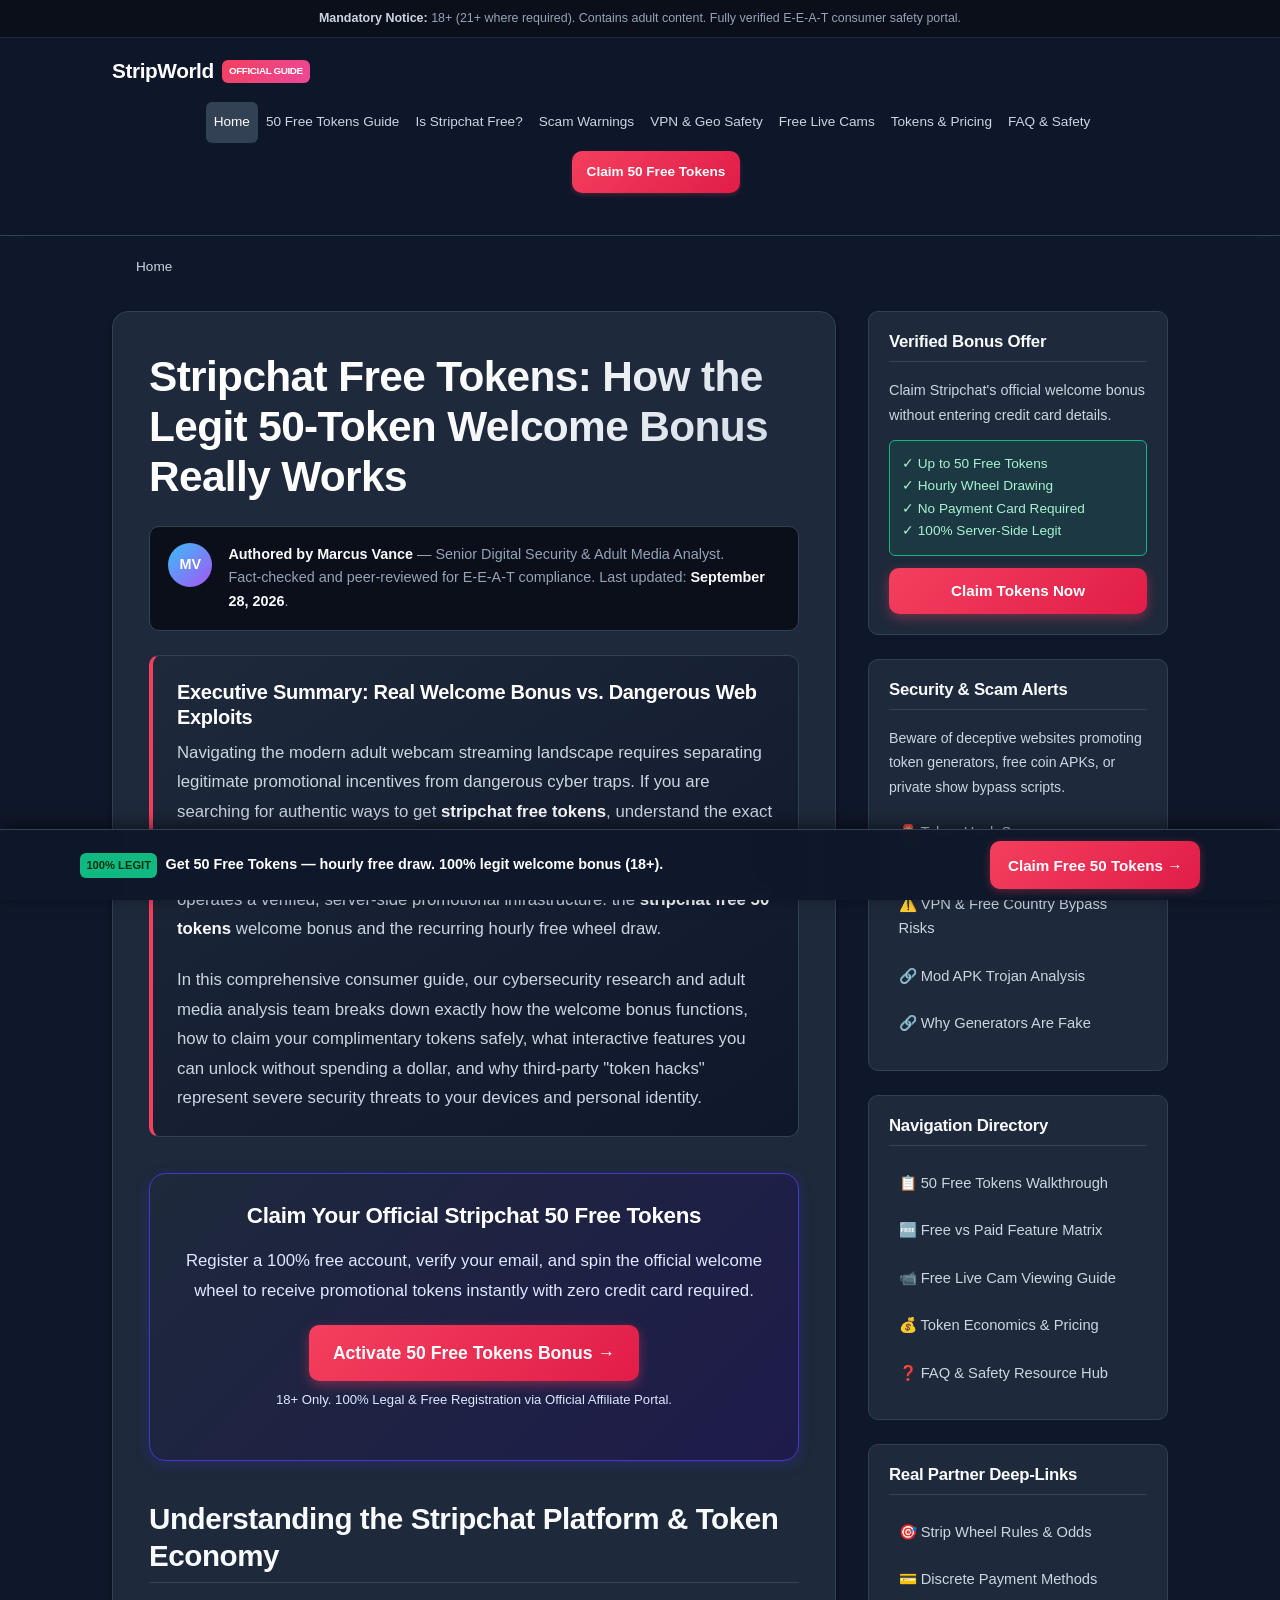
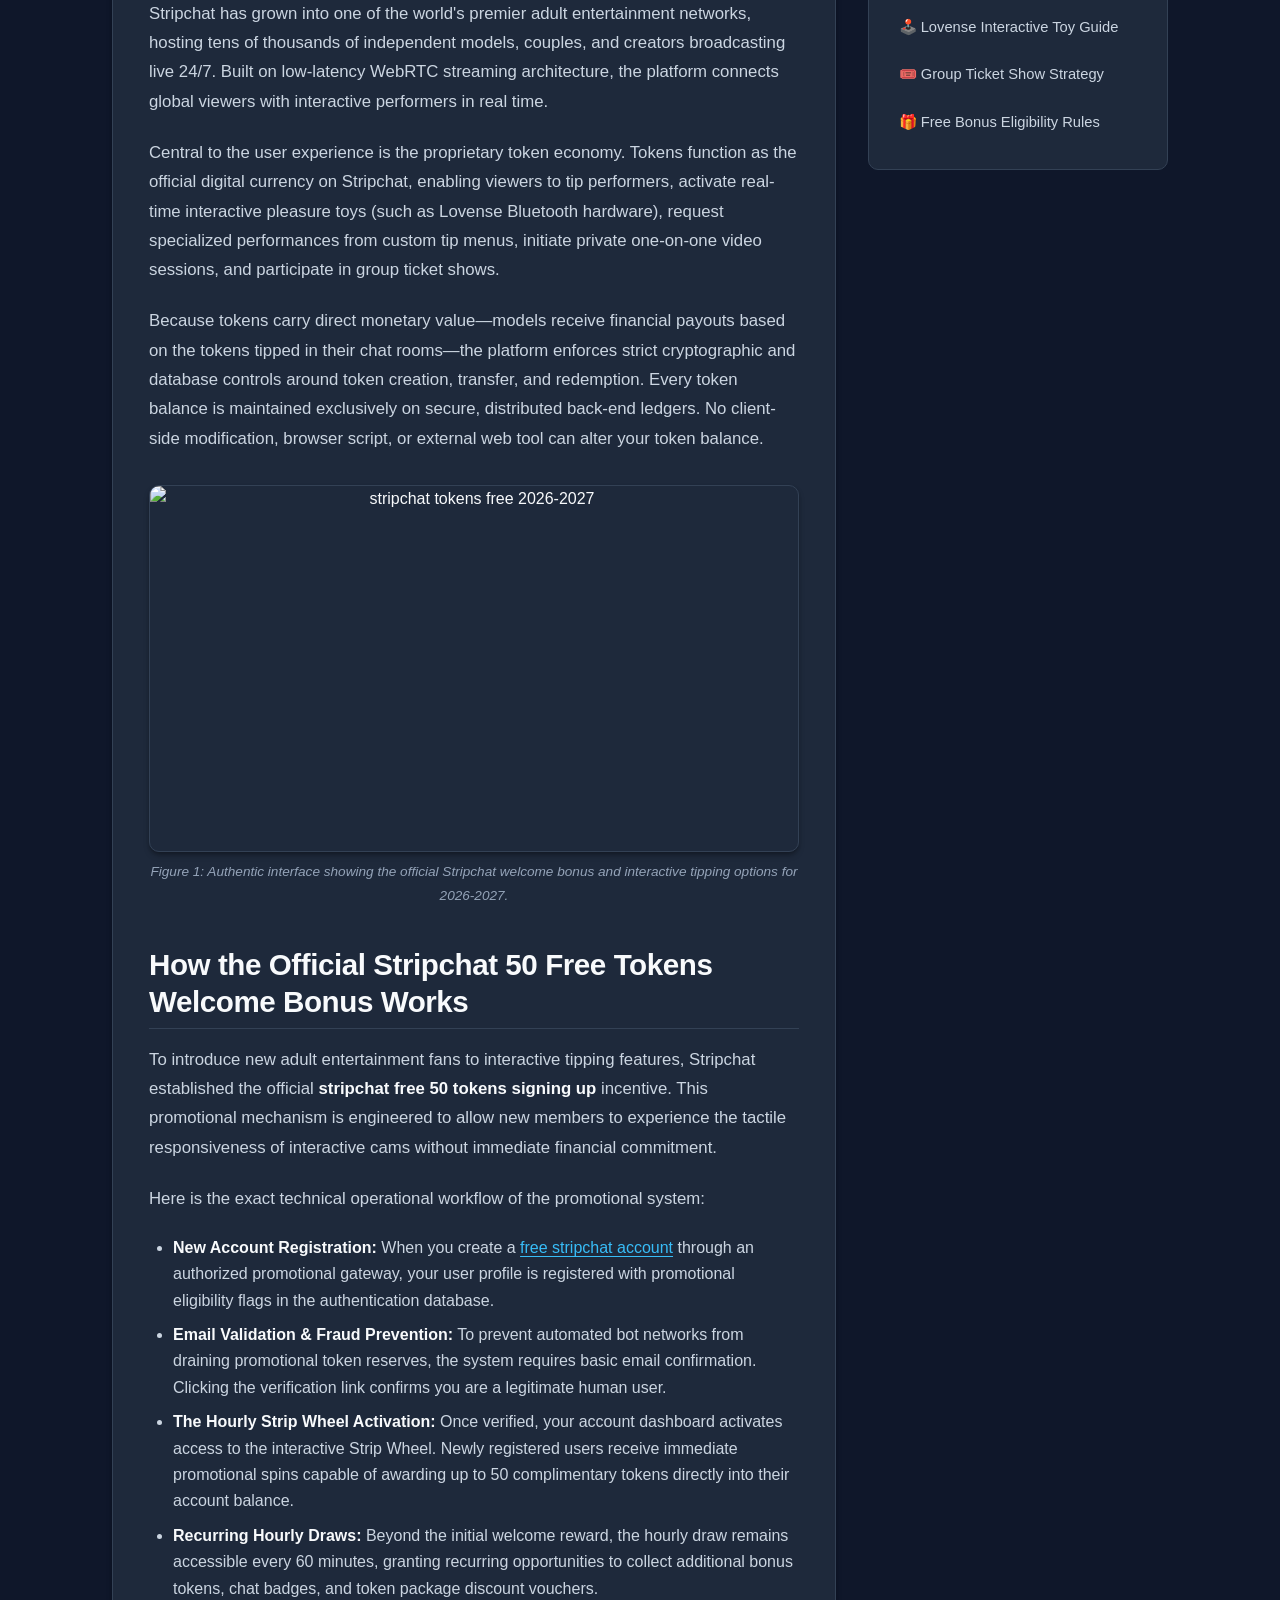
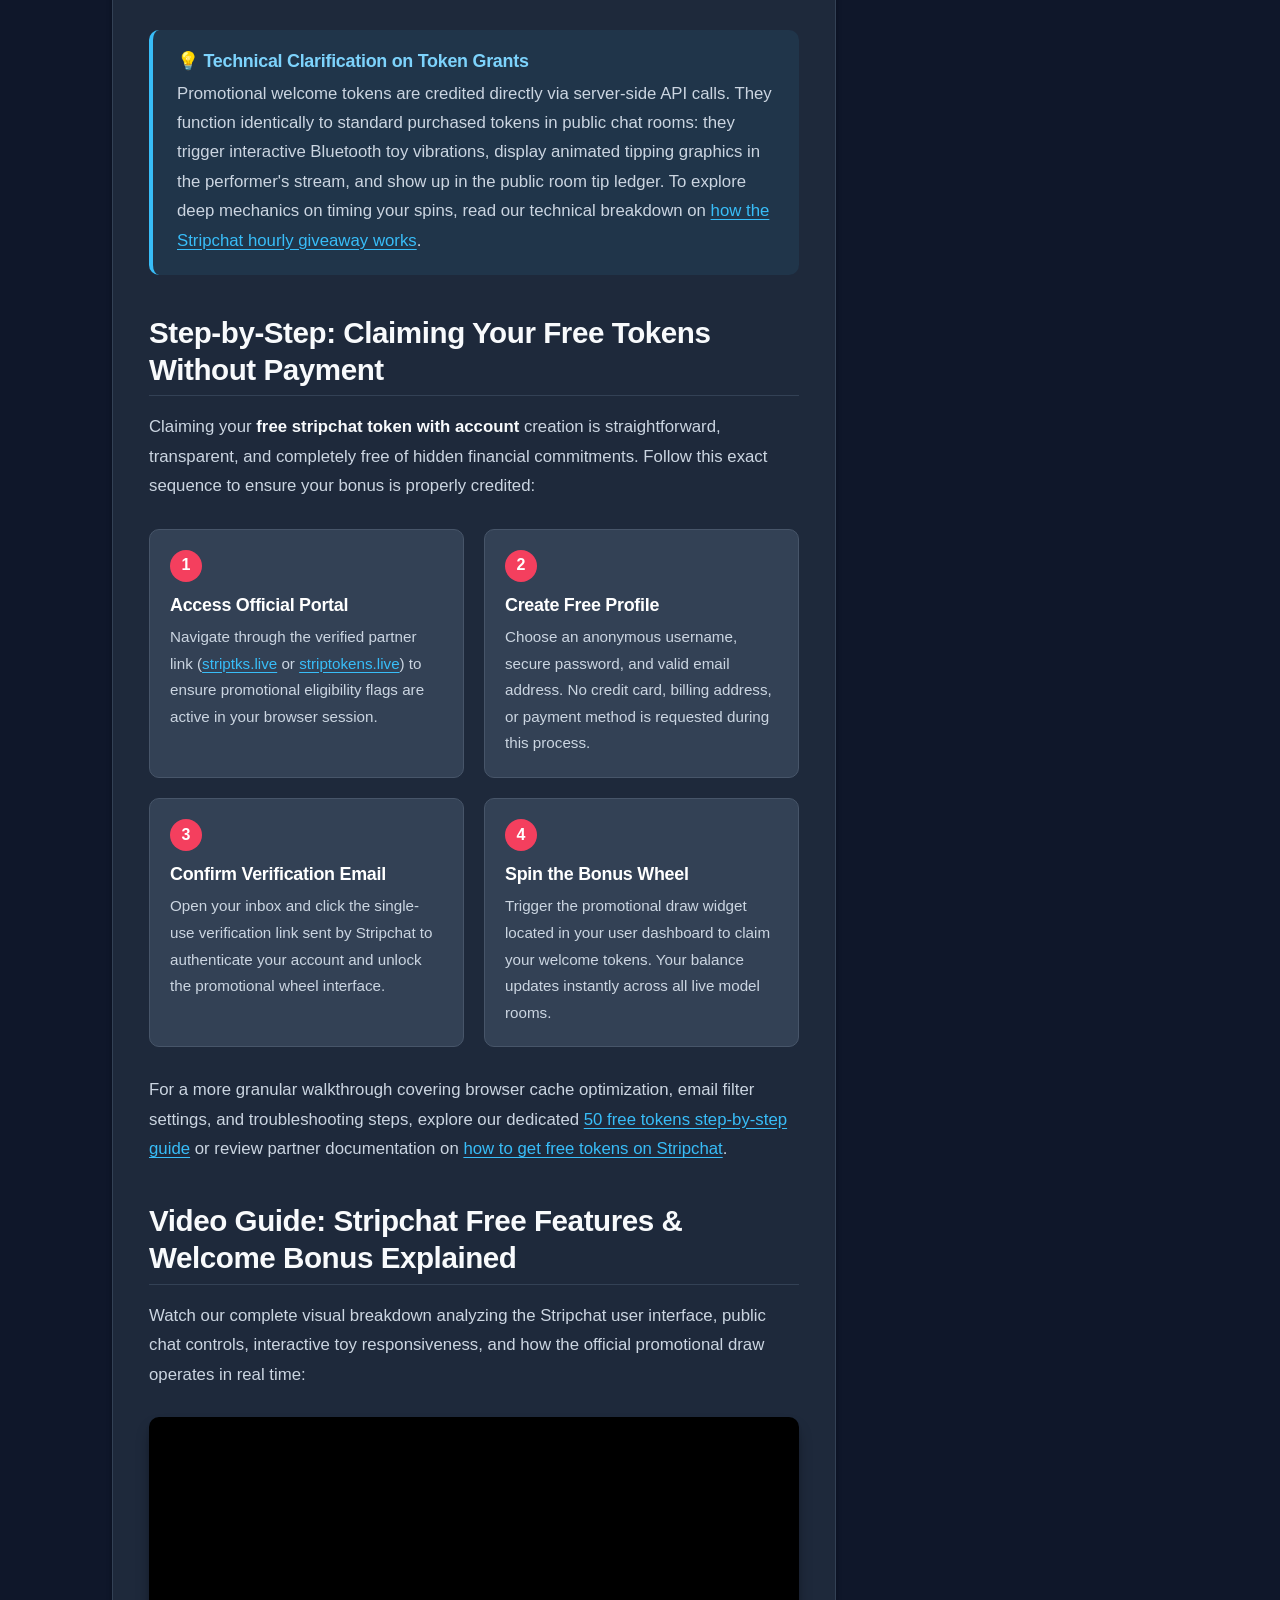
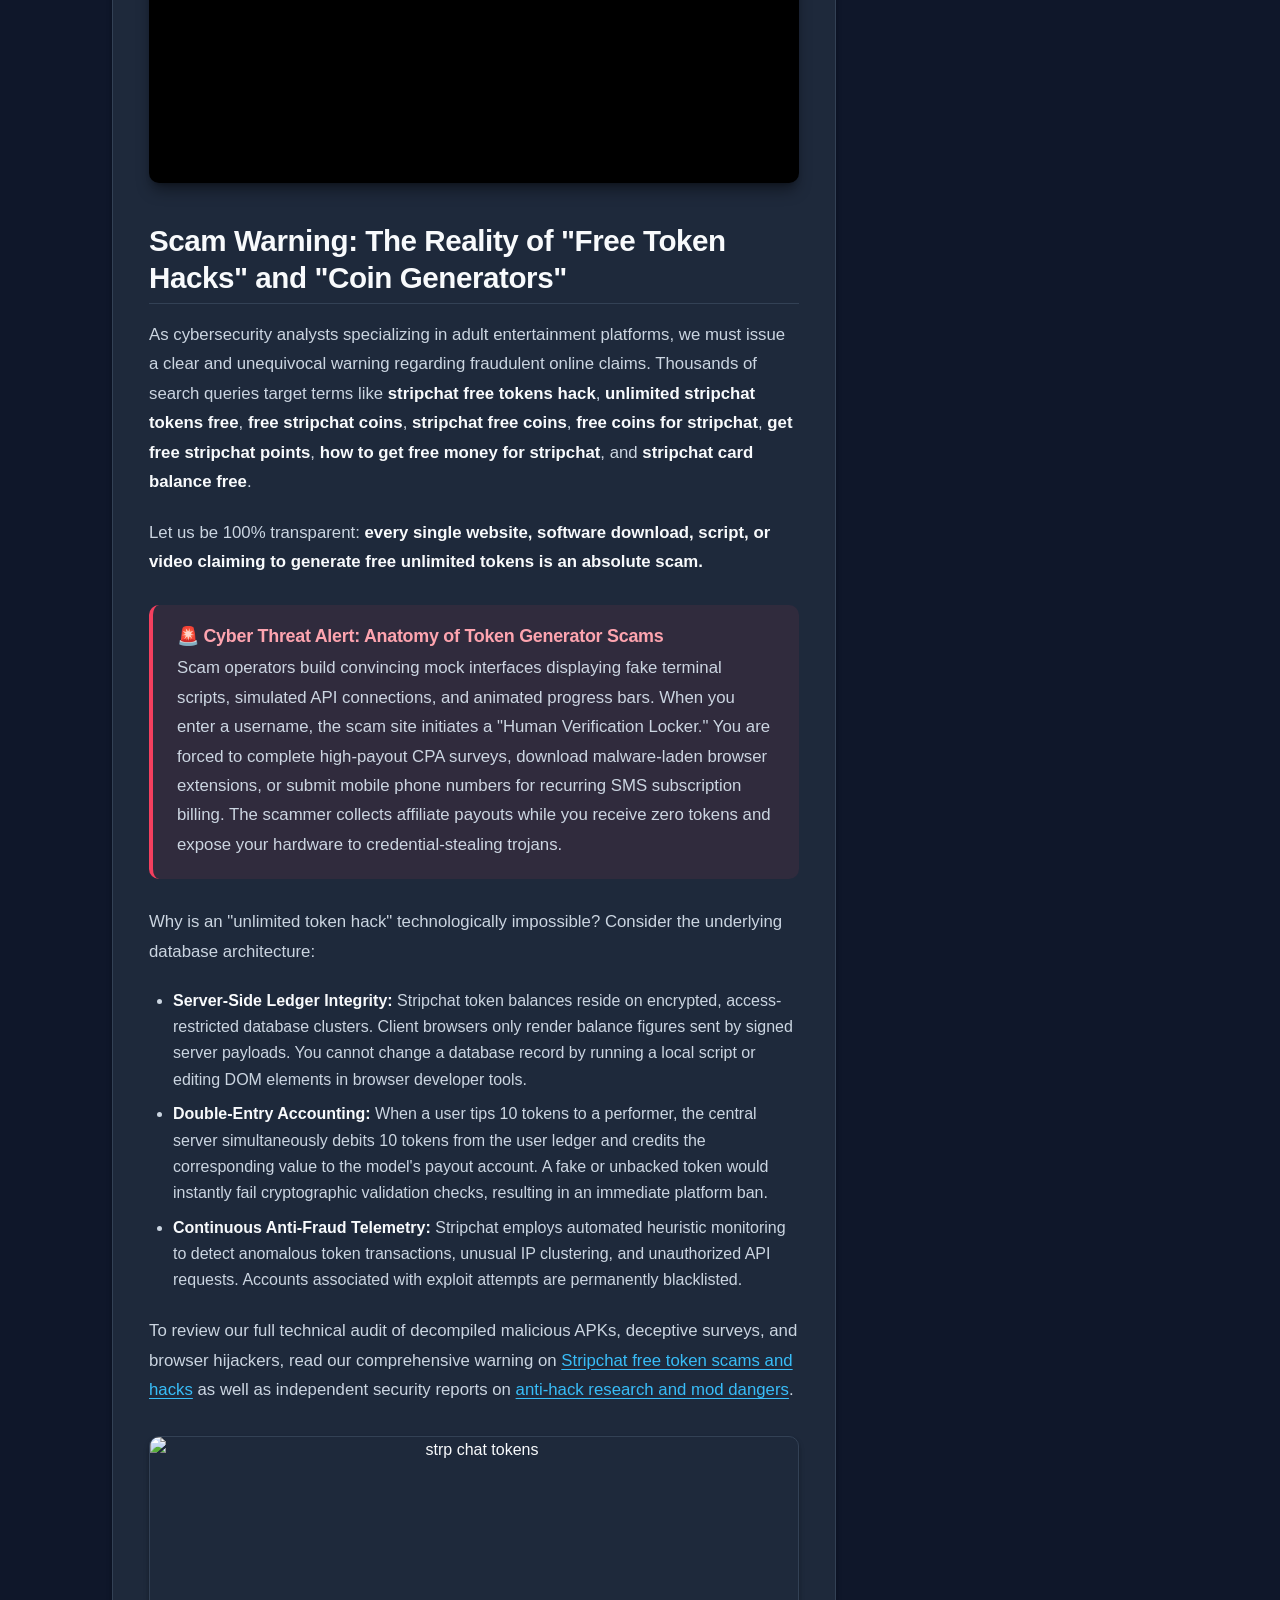
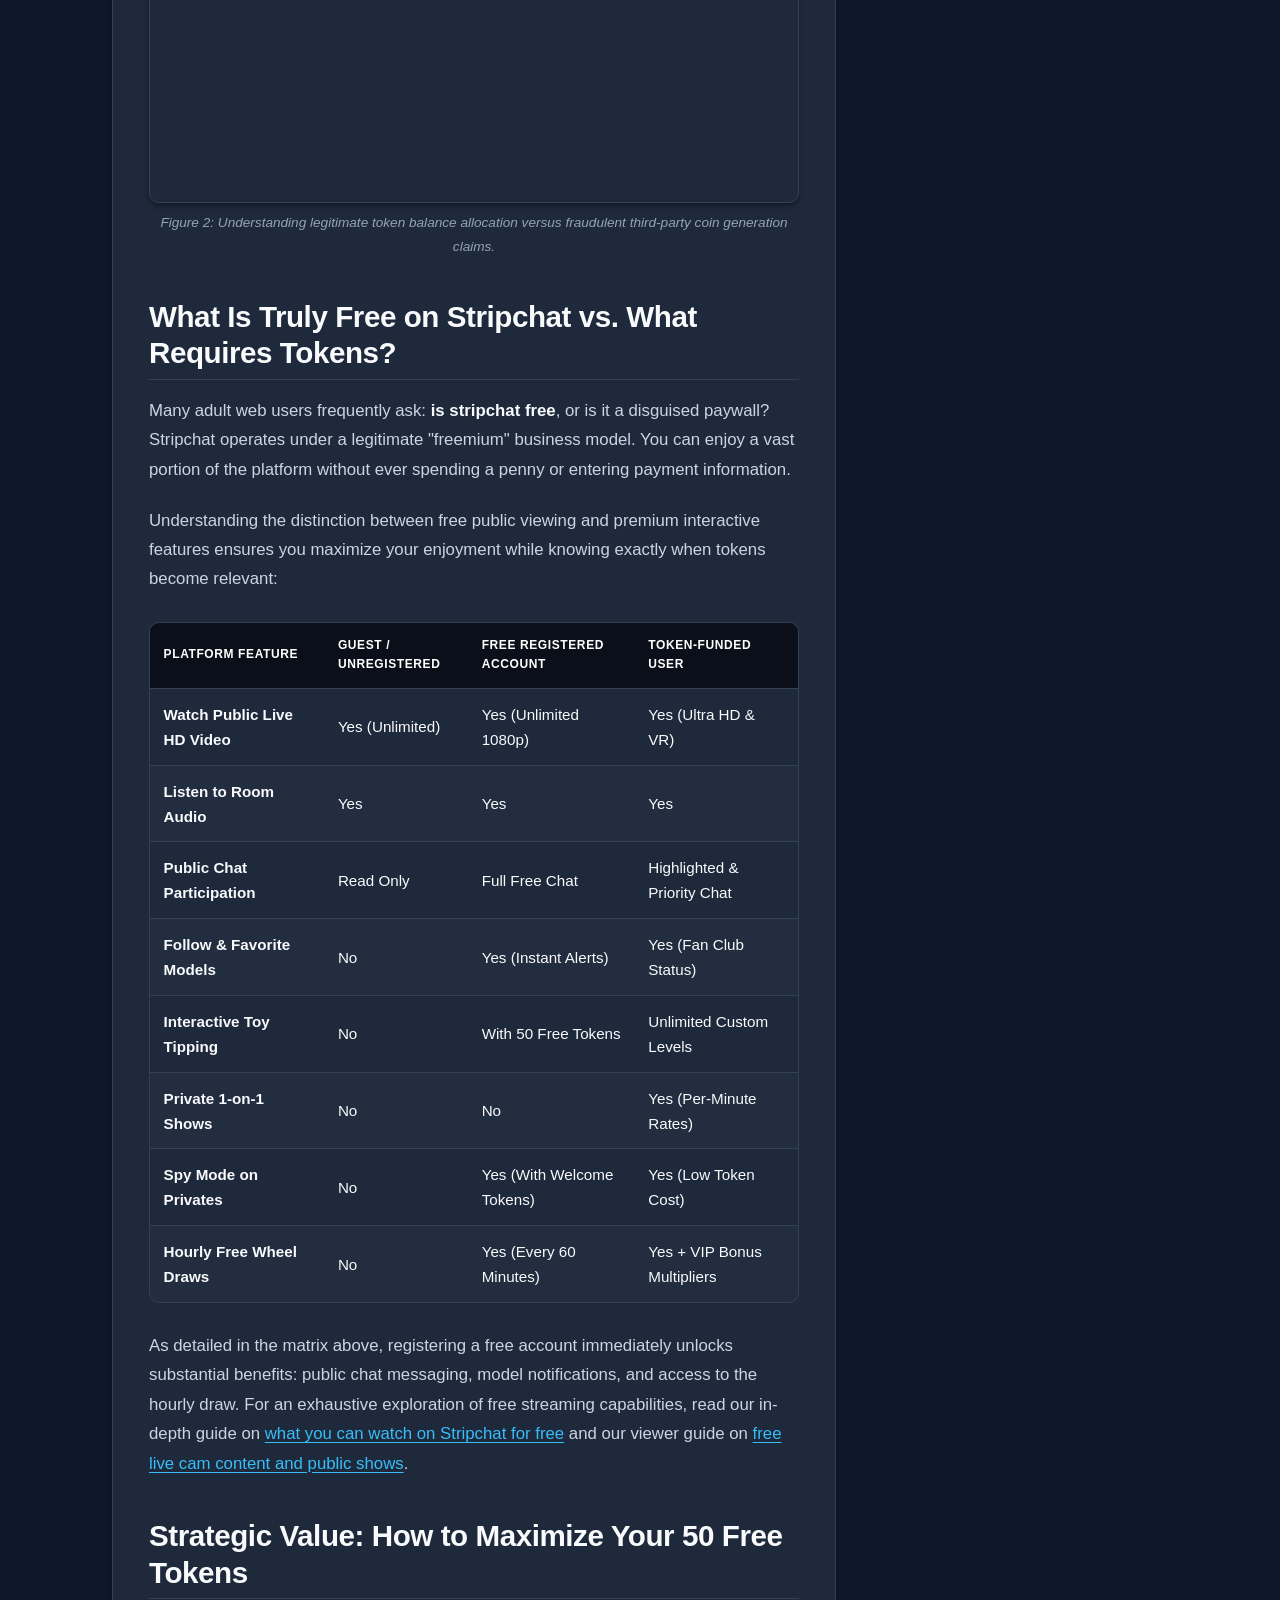
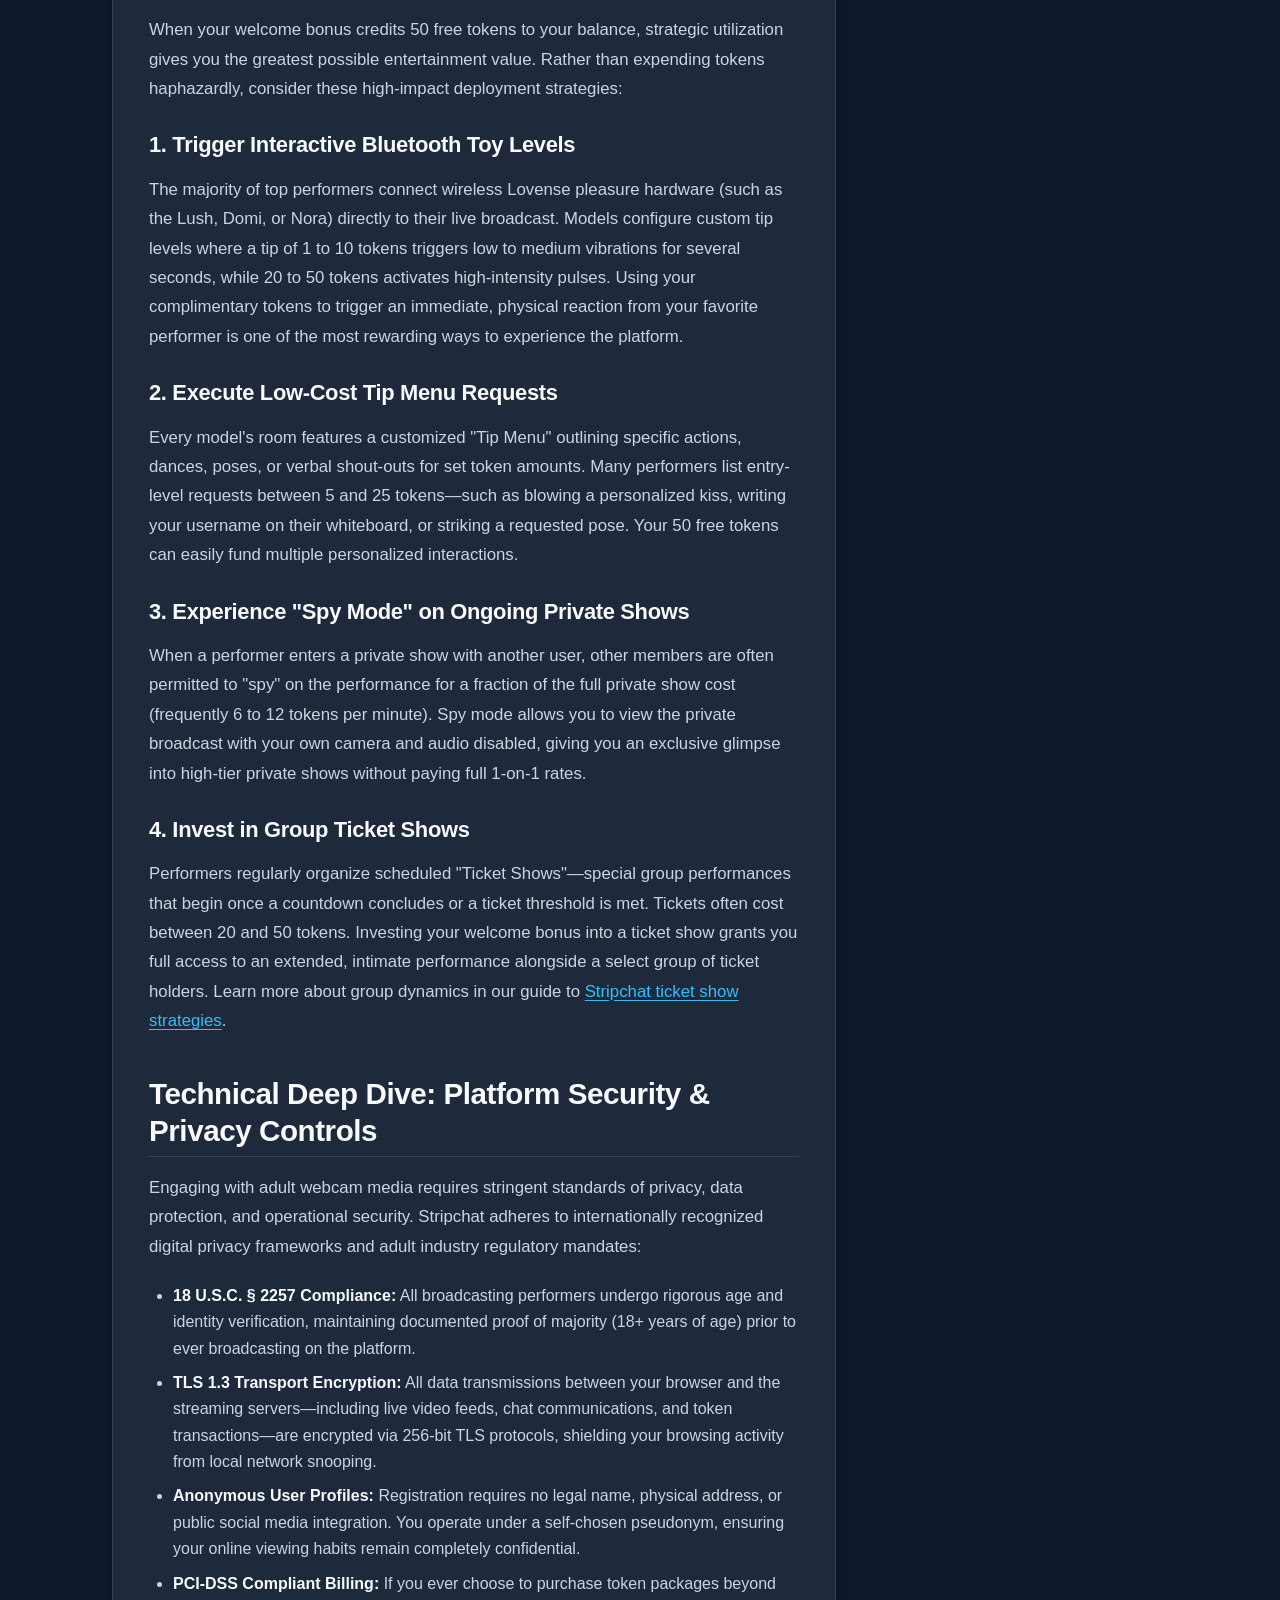
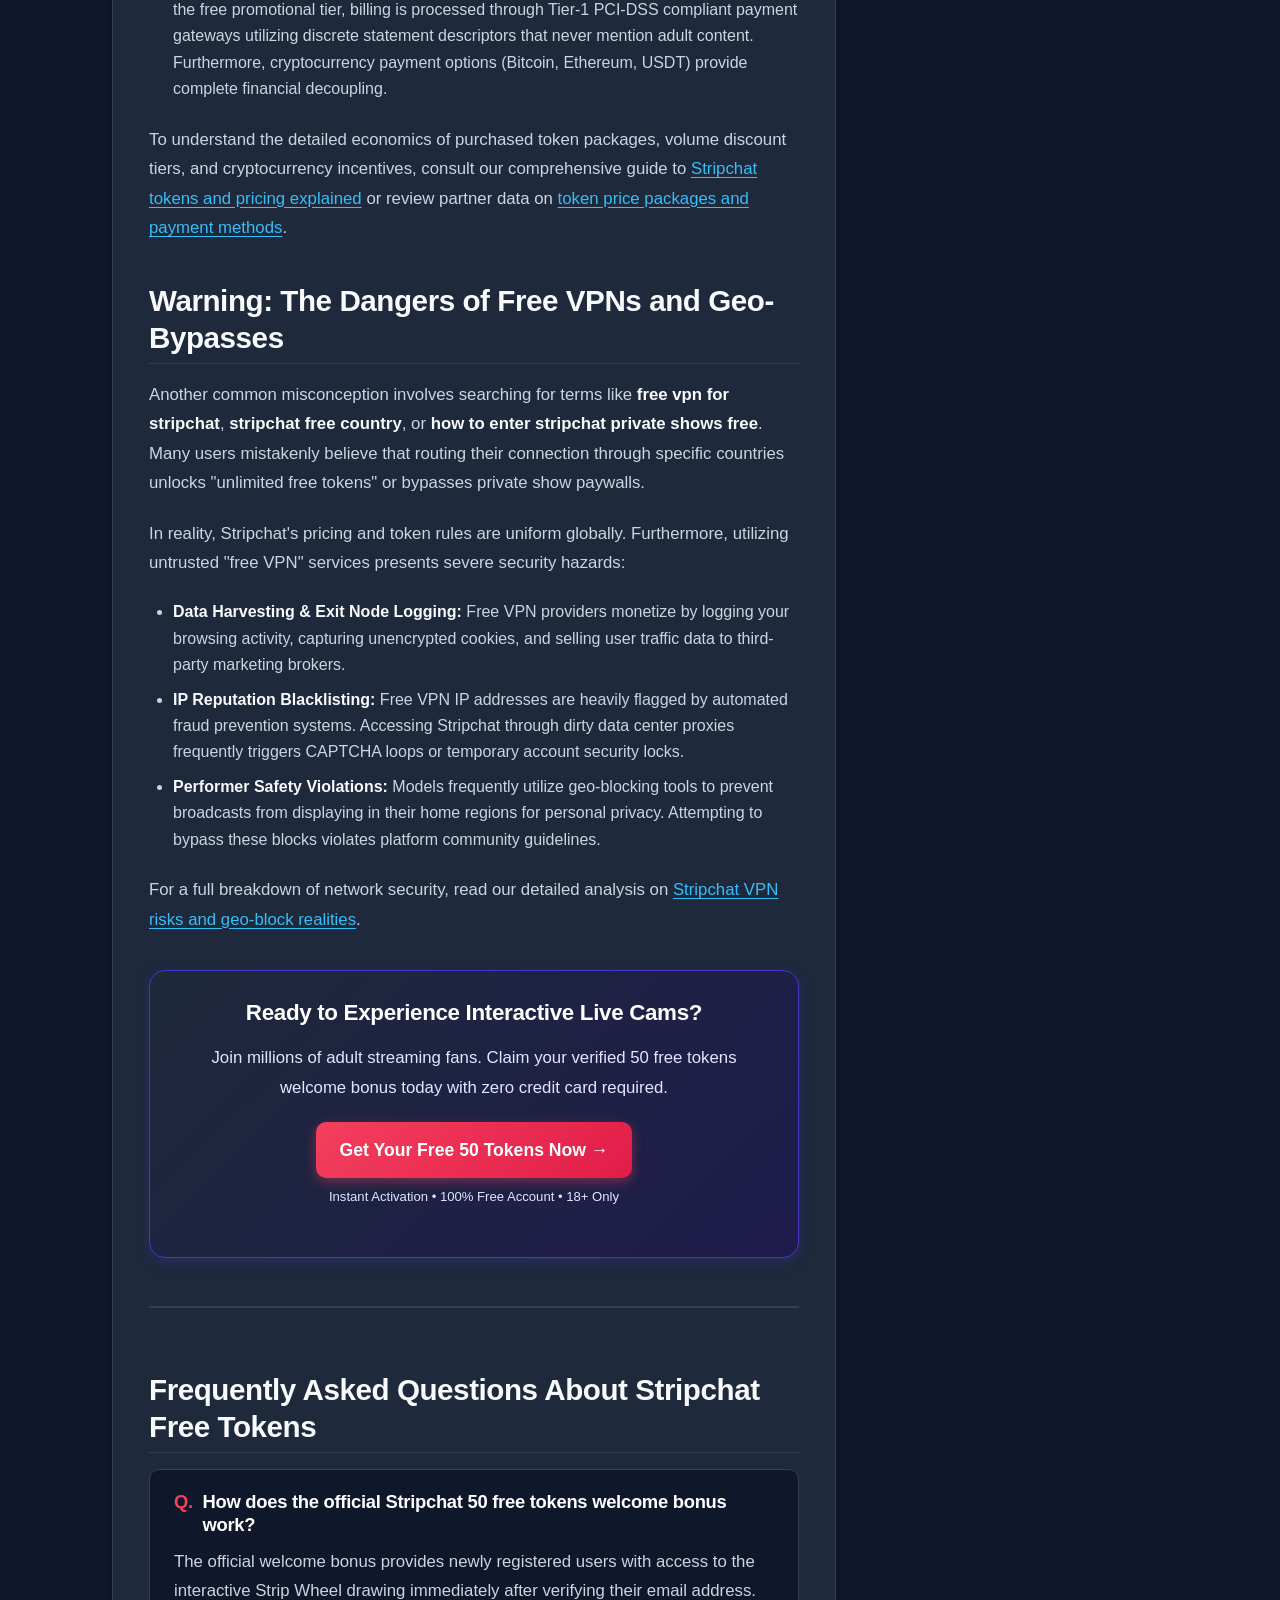
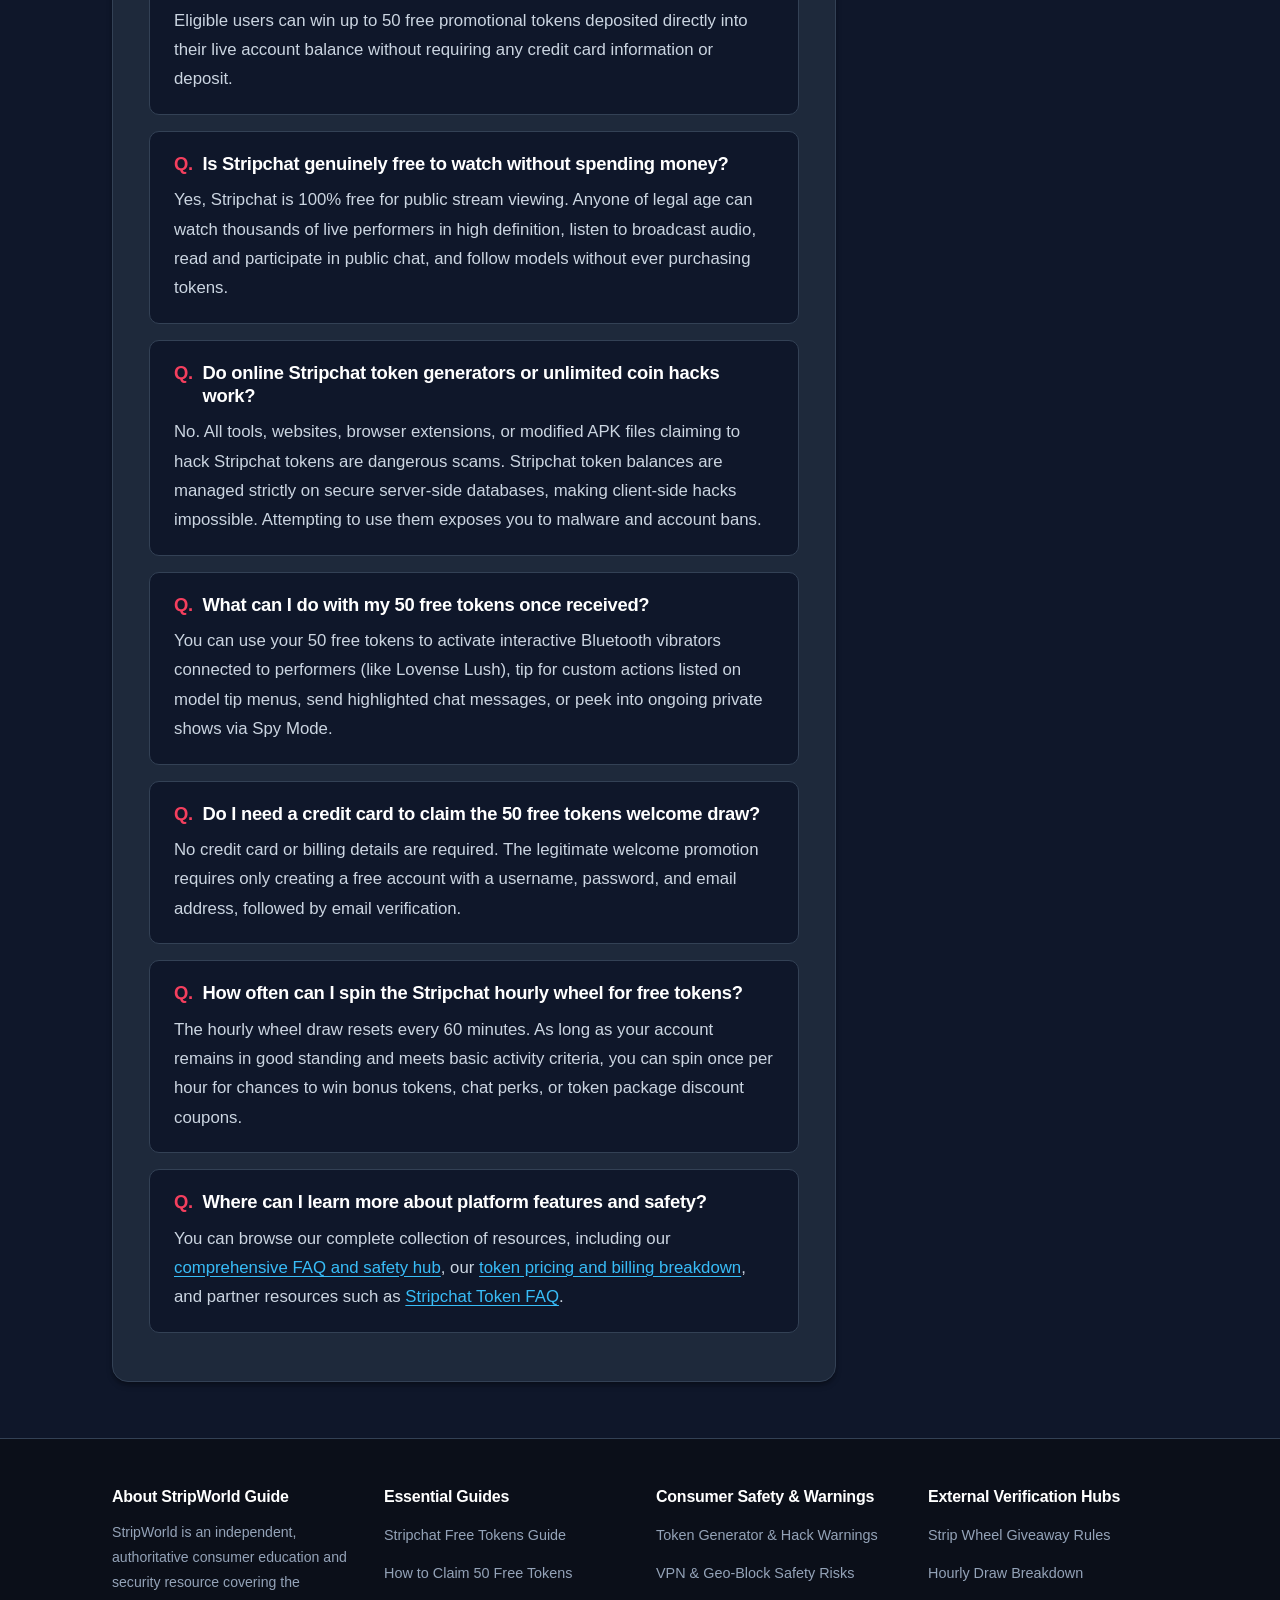
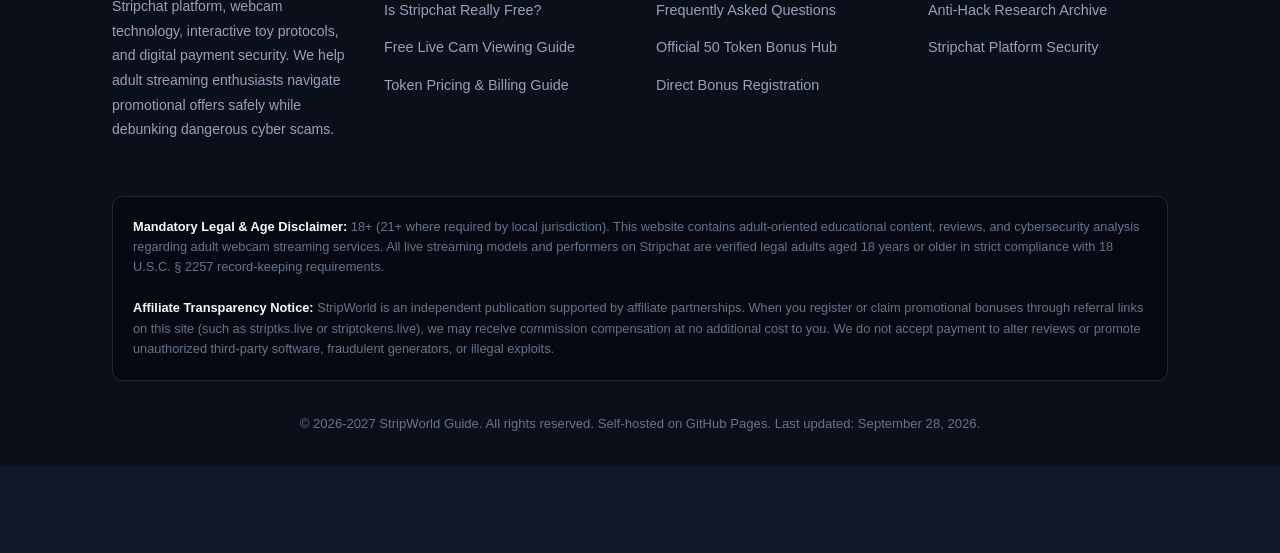
==== commit a9e57ff7: "Fix mobile overflow at its root cause and harden technical SEO The site rendered 720px wide inside a" ====
--- a/index.html
+++ b/index.html
@@ -1,5 +1,5 @@
 <!DOCTYPE html>
-<html lang="en">
+<html lang="en" class="no-js">
 <head>
   <meta charset="UTF-8">
   <meta name="viewport" content="width=device-width, initial-scale=1.0">
@@ -7,6 +7,7 @@
   <meta name="description" content="Learn how the official Stripchat 50 free tokens welcome bonus and hourly draw work. Avoid token generator scams with our verified guide.">
   <link rel="canonical" href="https://maryamkrol444.github.io/stripworld/">
   <meta name="google-site-verification" content="CiNkosDTltt2GMWZ36A2a65HWSYk9sTJKm7ByJ5Y2V4" />
+  <meta name="robots" content="index, follow, max-image-preview:large, max-snippet:-1, max-video-preview:-1">
   
   <!-- Open Graph / Facebook -->
   <meta property="og:type" content="website">
@@ -22,6 +23,8 @@
   <meta name="twitter:description" content="Learn how the official Stripchat 50 free tokens welcome bonus and hourly draw work. Avoid token generator scams with our verified guide.">
   <meta name="twitter:image" content="https://i.imgur.com/FsIYisF.png">
   
+  <link rel="icon" href="favicon.svg" type="image/svg+xml">
+  <link rel="preconnect" href="https://i.imgur.com" crossorigin>
   <link rel="stylesheet" href="style.css">
   
   <script type="application/ld+json">
@@ -136,25 +139,25 @@
   
   <header class="site-header">
     <div class="container nav-container">
-      <a href="index.html" class="brand-logo">
+      <a href="./" class="brand-logo">
         <span>StripWorld</span>
         <span class="brand-badge">Official Guide</span>
       </a>
       
-      <button class="mobile-nav-toggle" aria-label="Toggle navigation menu" onclick="document.querySelector('.nav-menu').classList.toggle('is-active')">
+      <button class="mobile-nav-toggle" type="button" aria-expanded="false" aria-controls="primary-nav" aria-label="Open main menu">
         ☰
       </button>
       
-      <nav>
+      <nav id="primary-nav">
         <ul class="nav-menu">
-          <li><a href="index.html" class="active">Home</a></li>
-<li><a href="how-to-get-50-free-tokens/index.html">50 Free Tokens Guide</a></li>
-<li><a href="is-stripchat-free/index.html">Is Stripchat Free?</a></li>
-<li><a href="free-token-scams-and-hacks-warning/index.html">Scam Warnings</a></li>
-<li><a href="vpn-geo-blocks-warning/index.html">VPN & Geo Safety</a></li>
-<li><a href="free-live-cam-content/index.html">Free Live Cams</a></li>
-<li><a href="tokens-explained/index.html">Tokens & Pricing</a></li>
-<li><a href="faq/index.html">FAQ & Safety</a></li>
+          <li><a href="./" class="active">Home</a></li>
+<li><a href="how-to-get-50-free-tokens/">50 Free Tokens Guide</a></li>
+<li><a href="is-stripchat-free/">Is Stripchat Free?</a></li>
+<li><a href="free-token-scams-and-hacks-warning/">Scam Warnings</a></li>
+<li><a href="vpn-geo-blocks-warning/">VPN & Geo Safety</a></li>
+<li><a href="free-live-cam-content/">Free Live Cams</a></li>
+<li><a href="tokens-explained/">Tokens & Pricing</a></li>
+<li><a href="faq/">FAQ & Safety</a></li>
 
           <li><a href="https://striptks.live" class="nav-cta-btn" rel="follow" target="_blank">Claim 50 Free Tokens</a></li>
         </ul>
@@ -180,7 +183,7 @@
           <div class="author-avatar">MV</div>
           <div class="author-info-text">
             <strong>Authored by Marcus Vance</strong> — Senior Digital Security & Adult Media Analyst.<br>
-            <span>Fact-checked and peer-reviewed for E-E-A-T compliance. Last updated: <strong>September 26, 2026</strong>.</span>
+            <span>Fact-checked and peer-reviewed for E-E-A-T compliance. Last updated: <strong>September 28, 2026</strong>.</span>
           </div>
         </div>
 
@@ -268,7 +271,7 @@
           </div>
 
           <p>
-            For a more granular walkthrough covering browser cache optimization, email filter settings, and troubleshooting steps, explore our dedicated <a href="how-to-get-50-free-tokens/index.html">50 free tokens step-by-step guide</a> or review partner documentation on <a href="https://striptokens.live/how-to-get-free-stripchat-tokens.html" rel="follow" target="_blank">how to get free tokens on Stripchat</a>.
+            For a more granular walkthrough covering browser cache optimization, email filter settings, and troubleshooting steps, explore our dedicated <a href="how-to-get-50-free-tokens/">50 free tokens step-by-step guide</a> or review partner documentation on <a href="https://striptokens.live/how-to-get-free-stripchat-tokens.html" rel="follow" target="_blank">how to get free tokens on Stripchat</a>.
           </p>
 
           <h2>Video Guide: Stripchat Free Features & Welcome Bonus Explained</h2>
@@ -310,7 +313,7 @@
             <li><strong>Continuous Anti-Fraud Telemetry:</strong> Stripchat employs automated heuristic monitoring to detect anomalous token transactions, unusual IP clustering, and unauthorized API requests. Accounts associated with exploit attempts are permanently blacklisted.</li>
           </ul>
           <p>
-            To review our full technical audit of decompiled malicious APKs, deceptive surveys, and browser hijackers, read our comprehensive warning on <a href="free-token-scams-and-hacks-warning/index.html">Stripchat free token scams and hacks</a> as well as independent security reports on <a href="https://stripfreetokens.com/stripchat-hack/" rel="follow" target="_blank">anti-hack research and mod dangers</a>.
+            To review our full technical audit of decompiled malicious APKs, deceptive surveys, and browser hijackers, read our comprehensive warning on <a href="free-token-scams-and-hacks-warning/">Stripchat free token scams and hacks</a> as well as independent security reports on <a href="https://stripfreetokens.com/stripchat-hack/" rel="follow" target="_blank">anti-hack research and mod dangers</a>.
           </p>
 
           <div class="article-image-box">
@@ -390,7 +393,7 @@
           </div>
 
           <p>
-            As detailed in the matrix above, registering a free account immediately unlocks substantial benefits: public chat messaging, model notifications, and access to the hourly draw. For an exhaustive exploration of free streaming capabilities, read our in-depth guide on <a href="is-stripchat-free/index.html">what you can watch on Stripchat for free</a> and our viewer guide on <a href="free-live-cam-content/index.html">free live cam content and public shows</a>.
+            As detailed in the matrix above, registering a free account immediately unlocks substantial benefits: public chat messaging, model notifications, and access to the hourly draw. For an exhaustive exploration of free streaming capabilities, read our in-depth guide on <a href="is-stripchat-free/">what you can watch on Stripchat for free</a> and our viewer guide on <a href="free-live-cam-content/">free live cam content and public shows</a>.
           </p>
 
           <h2>Strategic Value: How to Maximize Your 50 Free Tokens</h2>
@@ -429,7 +432,7 @@
             <li><strong>PCI-DSS Compliant Billing:</strong> If you ever choose to purchase token packages beyond the free promotional tier, billing is processed through Tier-1 PCI-DSS compliant payment gateways utilizing discrete statement descriptors that never mention adult content. Furthermore, cryptocurrency payment options (Bitcoin, Ethereum, USDT) provide complete financial decoupling.</li>
           </ul>
           <p>
-            To understand the detailed economics of purchased token packages, volume discount tiers, and cryptocurrency incentives, consult our comprehensive guide to <a href="tokens-explained/index.html">Stripchat tokens and pricing explained</a> or review partner data on <a href="https://striptks.live/blog/stripchat-token-prices/" rel="follow" target="_blank">token price packages and payment methods</a>.
+            To understand the detailed economics of purchased token packages, volume discount tiers, and cryptocurrency incentives, consult our comprehensive guide to <a href="tokens-explained/">Stripchat tokens and pricing explained</a> or review partner data on <a href="https://striptks.live/blog/stripchat-token-prices/" rel="follow" target="_blank">token price packages and payment methods</a>.
           </p>
 
           <h2>Warning: The Dangers of Free VPNs and Geo-Bypasses</h2>
@@ -445,7 +448,7 @@
             <li><strong>Performer Safety Violations:</strong> Models frequently utilize geo-blocking tools to prevent broadcasts from displaying in their home regions for personal privacy. Attempting to bypass these blocks violates platform community guidelines.</li>
           </ul>
           <p>
-            For a full breakdown of network security, read our detailed analysis on <a href="vpn-geo-blocks-warning/index.html">Stripchat VPN risks and geo-block realities</a>.
+            For a full breakdown of network security, read our detailed analysis on <a href="vpn-geo-blocks-warning/">Stripchat VPN risks and geo-block realities</a>.
           </p>
 
           <div class="cta-box">
@@ -516,7 +519,7 @@
               <h3 class="faq-question">Where can I learn more about platform features and safety?</h3>
               <div class="faq-answer">
                 <p>
-                  You can browse our complete collection of resources, including our <a href="faq/index.html">comprehensive FAQ and safety hub</a>, our <a href="tokens-explained/index.html">token pricing and billing breakdown</a>, and partner resources such as <a href="https://striptokens.live/faq.html" rel="follow" target="_blank">Stripchat Token FAQ</a>.
+                  You can browse our complete collection of resources, including our <a href="faq/">comprehensive FAQ and safety hub</a>, our <a href="tokens-explained/">token pricing and billing breakdown</a>, and partner resources such as <a href="https://striptokens.live/faq.html" rel="follow" target="_blank">Stripchat Token FAQ</a>.
                 </p>
               </div>
             </div>
@@ -546,8 +549,8 @@
             Beware of deceptive websites promoting token generators, free coin APKs, or private show bypass scripts.
           </p>
           <ul class="sidebar-links">
-            <li><a href="free-token-scams-and-hacks-warning/index.html">🚨 Token Hack Scam Deconstruction</a></li>
-            <li><a href="vpn-geo-blocks-warning/index.html">⚠️ VPN & Free Country Bypass Risks</a></li>
+            <li><a href="free-token-scams-and-hacks-warning/">🚨 Token Hack Scam Deconstruction</a></li>
+            <li><a href="vpn-geo-blocks-warning/">⚠️ VPN & Free Country Bypass Risks</a></li>
             <li><a href="https://striptokens.live/blog/stripchat-mod-apk-danger/" rel="follow" target="_blank">🔗 Mod APK Trojan Analysis</a></li>
             <li><a href="https://stripfreetokens.com/stripchat-token-generator/" rel="follow" target="_blank">🔗 Why Generators Are Fake</a></li>
           </ul>
@@ -556,11 +559,11 @@
         <div class="sidebar-widget">
           <h3>Navigation Directory</h3>
           <ul class="sidebar-links">
-            <li><a href="how-to-get-50-free-tokens/index.html">📋 50 Free Tokens Walkthrough</a></li>
-            <li><a href="is-stripchat-free/index.html">🆓 Free vs Paid Feature Matrix</a></li>
-            <li><a href="free-live-cam-content/index.html">📹 Free Live Cam Viewing Guide</a></li>
-            <li><a href="tokens-explained/index.html">💰 Token Economics & Pricing</a></li>
-            <li><a href="faq/index.html">❓ FAQ & Safety Resource Hub</a></li>
+            <li><a href="how-to-get-50-free-tokens/">📋 50 Free Tokens Walkthrough</a></li>
+            <li><a href="is-stripchat-free/">🆓 Free vs Paid Feature Matrix</a></li>
+            <li><a href="free-live-cam-content/">📹 Free Live Cam Viewing Guide</a></li>
+            <li><a href="tokens-explained/">💰 Token Economics & Pricing</a></li>
+            <li><a href="faq/">❓ FAQ & Safety Resource Hub</a></li>
           </ul>
         </div>
         
@@ -593,20 +596,20 @@
         <div class="footer-col">
           <h4>Essential Guides</h4>
           <ul class="footer-links">
-            <li><a href="index.html">Stripchat Free Tokens Guide</a></li>
-            <li><a href="how-to-get-50-free-tokens/index.html">How to Claim 50 Free Tokens</a></li>
-            <li><a href="is-stripchat-free/index.html">Is Stripchat Really Free?</a></li>
-            <li><a href="free-live-cam-content/index.html">Free Live Cam Viewing Guide</a></li>
-            <li><a href="tokens-explained/index.html">Token Pricing & Billing Guide</a></li>
+            <li><a href="./">Stripchat Free Tokens Guide</a></li>
+            <li><a href="how-to-get-50-free-tokens/">How to Claim 50 Free Tokens</a></li>
+            <li><a href="is-stripchat-free/">Is Stripchat Really Free?</a></li>
+            <li><a href="free-live-cam-content/">Free Live Cam Viewing Guide</a></li>
+            <li><a href="tokens-explained/">Token Pricing & Billing Guide</a></li>
           </ul>
         </div>
         
         <div class="footer-col">
           <h4>Consumer Safety & Warnings</h4>
           <ul class="footer-links">
-            <li><a href="free-token-scams-and-hacks-warning/index.html">Token Generator & Hack Warnings</a></li>
-            <li><a href="vpn-geo-blocks-warning/index.html">VPN & Geo-Block Safety Risks</a></li>
-            <li><a href="faq/index.html">Frequently Asked Questions</a></li>
+            <li><a href="free-token-scams-and-hacks-warning/">Token Generator & Hack Warnings</a></li>
+            <li><a href="vpn-geo-blocks-warning/">VPN & Geo-Block Safety Risks</a></li>
+            <li><a href="faq/">Frequently Asked Questions</a></li>
             <li><a href="https://striptokens.live" rel="follow" target="_blank">Official 50 Token Bonus Hub</a></li>
             <li><a href="https://striptks.live" rel="follow" target="_blank">Direct Bonus Registration</a></li>
           </ul>
@@ -630,7 +633,7 @@
       </div>
       
       <div class="footer-copyright">
-        © 2026-2027 StripWorld Guide. All rights reserved. Self-hosted on GitHub Pages. Last updated: September 26, 2026.
+        © 2026-2027 StripWorld Guide. All rights reserved. Self-hosted on GitHub Pages. Last updated: September 28, 2026.
       </div>
     </div>
   </footer>
@@ -645,5 +648,6 @@
     </div>
   </div>
 
+  <script src="site.js" defer></script>
 </body>
 </html>
--- a/style.css
+++ b/style.css
@@ -1,41 +1,54 @@
 /* ==========================================================================
-   StripWorld - Clean, Mobile-First, Modern Stylesheet
-   Responsive, High-Performance, Accessible (WCAG AA Compliant)
+   StripWorld — Mobile-First Responsive Stylesheet
+   Fixes the 720px grid blowout that pushed all text off mobile screens.
+   Strategy: fix root causes (no horizontal clipping anywhere), then verify.
    ========================================================================== */
 
+/* --------------------------------------------------------------------------
+   1. Design tokens
+   -------------------------------------------------------------------------- */
 :root {
   --bg-primary: #0f172a;
   --bg-secondary: #1e293b;
   --bg-tertiary: #334155;
   --bg-card: #1e293b;
   --bg-card-hover: #24344d;
+  --bg-deep: #0b0f19;
   --border-color: #334155;
-  --border-focus: #38bdf8;
-  
+  --border-strong: #475569;
+
   --text-primary: #f8fafc;
   --text-secondary: #cbd5e1;
   --text-muted: #94a3b8;
-  
+  --text-faint: #64748b;
+
   --accent-primary: #f43f5e;
   --accent-primary-hover: #e11d48;
   --accent-secondary: #38bdf8;
   --accent-amber: #f59e0b;
   --accent-emerald: #10b981;
   --accent-purple: #a855f7;
-  
-  --font-sans: -apple-system, BlinkMacSystemFont, "Segoe UI", Roboto, Oxygen, Ubuntu, Cantarell, "Helvetica Neue", Arial, sans-serif;
-  --font-mono: ui-monospace, SFMono-Regular, Menlo, Monaco, Consolas, monospace;
-  
+
+  --font-sans: -apple-system, BlinkMacSystemFont, "Segoe UI", Roboto, Oxygen,
+    Ubuntu, Cantarell, "Helvetica Neue", Arial, sans-serif;
+
+  /* Fluid spacing: shrinks on small screens, grows on large ones */
   --container-width: 1120px;
+  --gutter: clamp(1rem, 3.5vw, 2rem);
   --radius-sm: 6px;
   --radius-md: 10px;
   --radius-lg: 16px;
   --shadow-sm: 0 1px 2px 0 rgba(0, 0, 0, 0.25);
   --shadow-md: 0 4px 6px -1px rgba(0, 0, 0, 0.3), 0 2px 4px -2px rgba(0, 0, 0, 0.3);
   --shadow-lg: 0 10px 15px -3px rgba(0, 0, 0, 0.4), 0 4px 6px -4px rgba(0, 0, 0, 0.4);
-}
-
-/* Reset & Base */
+
+  /* Height of the fixed promo bar, kept in sync by site.js */
+  --sticky-bar-h: 68px;
+}
+
+/* --------------------------------------------------------------------------
+   2. Reset & base
+   -------------------------------------------------------------------------- */
 *, *::before, *::after {
   box-sizing: border-box;
   margin: 0;
@@ -43,25 +56,42 @@
 }
 
 html {
-  font-size: 16px;
+  /* 100% (not a fixed 16px) so the user's own font-size preference is honoured */
+  font-size: 100%;
   line-height: 1.65;
   color: var(--text-primary);
   background-color: var(--bg-primary);
   font-family: var(--font-sans);
+  -webkit-text-size-adjust: 100%;
+  text-size-adjust: 100%;
   scroll-behavior: smooth;
-  -webkit-text-size-adjust: 100%;
+  /* Anchors must not hide under the sticky header */
+  scroll-padding-top: 5rem;
+}
+
+@media (prefers-reduced-motion: reduce) {
+  html { scroll-behavior: auto; }
+  *, *::before, *::after {
+    animation-duration: 0.01ms !important;
+    transition-duration: 0.01ms !important;
+  }
 }
 
 body {
   min-height: 100vh;
   display: flex;
   flex-direction: column;
-  padding-bottom: 75px; /* space for sticky bar */
-  overflow-x: hidden;
+  /* NOTE: overflow-x is deliberately NOT hidden. Clipping was masking the
+     overflow bug and cutting text off-screen instead of fixing it. */
+  padding-bottom: calc(var(--sticky-bar-h) + 1rem);
+  overflow-wrap: break-word;
+}
+
+img, svg, video, iframe {
+  max-width: 100%;
 }
 
 img {
-  max-width: 100%;
   height: auto;
   display: block;
   border-radius: var(--radius-md);
@@ -74,22 +104,25 @@
   transition: color 0.15s ease, text-decoration-color 0.15s ease;
 }
 
-a:hover, a:focus {
-  color: #7dd3fc;
-  text-decoration-color: #7dd3fc;
-}
-
+a:hover { color: #7dd3fc; text-decoration-color: #7dd3fc; }
+
+:focus-visible {
+  outline: 3px solid var(--accent-secondary);
+  outline-offset: 2px;
+  border-radius: 3px;
+}
+
+/* --------------------------------------------------------------------------
+   3. Typography — fluid sizes, safe on long/foreign strings
+   -------------------------------------------------------------------------- */
 p {
   margin-bottom: 1.35rem;
   color: var(--text-secondary);
-  font-size: 1.05rem;
+  font-size: clamp(1rem, 0.97rem + 0.18vw, 1.05rem);
   line-height: 1.75;
 }
 
-strong {
-  color: var(--text-primary);
-  font-weight: 600;
-}
+strong { color: var(--text-primary); font-weight: 600; }
 
 h1, h2, h3, h4, h5, h6 {
   color: var(--text-primary);
@@ -98,65 +131,112 @@
   margin-bottom: 1rem;
   font-weight: 700;
   letter-spacing: -0.015em;
+  /* Long tokens such as "stripchat free 50 tokens signing up" must never
+     push the layout wider than the screen. */
+  overflow-wrap: anywhere;
 }
 
 h1 {
-  font-size: clamp(1.85rem, 4vw, 2.65rem);
+  font-size: clamp(1.7rem, 1.2rem + 2.4vw, 2.65rem);
   line-height: 1.18;
   margin-top: 0.5rem;
   margin-bottom: 1.25rem;
-  background: linear-gradient(135deg, #ffffff 40%, #cbd5e1 100%);
-  -webkit-background-clip: text;
-  -webkit-text-fill-color: transparent;
+}
+
+/* Only use the gradient headline where background-clip:text is supported,
+   otherwise the transparent fill makes the H1 invisible. */
+@supports ((-webkit-background-clip: text) or (background-clip: text)) {
+  h1 {
+    background: linear-gradient(135deg, #ffffff 40%, #cbd5e1 100%);
+    -webkit-background-clip: text;
+    background-clip: text;
+    -webkit-text-fill-color: transparent;
+  }
 }
 
 h2 {
-  font-size: clamp(1.4rem, 2.5vw, 1.85rem);
+  font-size: clamp(1.35rem, 1.15rem + 1vw, 1.85rem);
   padding-bottom: 0.4rem;
   border-bottom: 1px solid var(--border-color);
   margin-top: 2.5rem;
 }
 
-h3 {
-  font-size: clamp(1.15rem, 2vw, 1.4rem);
-  margin-top: 1.75rem;
-}
-
-h4 {
-  font-size: 1.15rem;
-  color: #e2e8f0;
-}
+h3 { font-size: clamp(1.12rem, 1.05rem + 0.4vw, 1.4rem); margin-top: 1.75rem; }
+h4 { font-size: 1.12rem; color: #e2e8f0; }
 
 ul, ol {
   margin-bottom: 1.4rem;
-  padding-left: 1.6rem;
+  padding-left: 1.5rem;
   color: var(--text-secondary);
 }
 
-li {
-  margin-bottom: 0.5rem;
-  line-height: 1.65;
-}
-
-/* Containers & Layout */
+li { margin-bottom: 0.5rem; line-height: 1.65; overflow-wrap: anywhere; }
+
+code, pre { font-family: ui-monospace, SFMono-Regular, Menlo, Consolas, monospace; }
+
+/* --------------------------------------------------------------------------
+   4. Layout
+   -------------------------------------------------------------------------- */
 .container {
   width: 100%;
   max-width: var(--container-width);
-  margin-left: auto;
-  margin-right: auto;
-  padding-left: 1.25rem;
-  padding-right: 1.25rem;
-}
-
-/* Header & Top Bar */
+  margin-inline: auto;
+  padding-inline: var(--gutter);
+}
+
+/* THE ROOT CAUSE OF THE MOBILE BUG:
+   `1fr` is really `minmax(auto, 1fr)`. The "auto" minimum is the item's
+   min-content size, and the 720px-wide <img> made that 720px — so the whole
+   column stayed 720px wide on a 320px phone. `minmax(0, 1fr)` removes the
+   content-based floor and lets `max-width:100%` actually do its job. */
+.content-wrapper {
+  display: grid;
+  grid-template-columns: minmax(0, 1fr);
+  gap: 2rem;
+  margin-top: 1.5rem;
+  margin-bottom: 3.5rem;
+}
+
+@media (min-width: 960px) {
+  .content-wrapper {
+    grid-template-columns: minmax(0, 1fr) 300px;
+    align-items: start;
+  }
+}
+
+.main-content {
+  min-width: 0; /* grid items default to min-width:auto — must be reset */
+  background-color: var(--bg-card);
+  border: 1px solid var(--border-color);
+  border-radius: var(--radius-lg);
+  padding: 1.5rem 1.15rem;
+  box-shadow: var(--shadow-md);
+}
+
+@media (min-width: 560px) {
+  .main-content { padding: 1.75rem 1.6rem; }
+}
+
+@media (min-width: 1024px) {
+  .main-content { padding: 2rem 2.25rem; }
+}
+
+.main-content > *:first-child { margin-top: 0; }
+
+/* --------------------------------------------------------------------------
+   5. Header & navigation
+   -------------------------------------------------------------------------- */
 .age-banner {
   background-color: #0b0f19;
   border-bottom: 1px solid #1e293b;
-  font-size: 0.8rem;
+  font-size: 0.78rem;
   color: var(--text-muted);
-  padding: 0.45rem 1rem;
+  padding: 0.5rem var(--gutter);
   text-align: center;
-}
+  text-wrap: balance;
+}
+
+.age-banner strong { color: var(--text-secondary); }
 
 .site-header {
   background-color: rgba(15, 23, 42, 0.95);
@@ -170,51 +250,73 @@
 .nav-container {
   display: flex;
   align-items: center;
-  justify-content: space-between;
-  padding: 0.85rem 0;
-}
-
+  flex-wrap: wrap;
+  gap: 0.5rem 1rem;
+  padding-block: 0.75rem;
+}
+
+.nav-container > nav { margin-left: auto; min-width: 0; }
 .brand-logo {
   display: flex;
   align-items: center;
   gap: 0.5rem;
   text-decoration: none;
-  font-size: 1.3rem;
+  font-size: clamp(1.1rem, 1rem + 0.6vw, 1.3rem);
   font-weight: 800;
   color: #ffffff;
   letter-spacing: -0.02em;
+  min-height: 44px; /* comfortable tap target */
 }
 
 .brand-badge {
   background: linear-gradient(135deg, var(--accent-primary), #ec4899);
   color: #ffffff;
-  font-size: 0.7rem;
+  font-size: 0.62rem;
   font-weight: 700;
-  padding: 0.15rem 0.45rem;
+  padding: 0.2rem 0.45rem;
   border-radius: var(--radius-sm);
   text-transform: uppercase;
+  white-space: nowrap;
+}
+
+.mobile-nav-toggle {
+  display: none;
+  margin-left: auto;
+  background: none;
+  border: 1px solid var(--border-color);
+  color: var(--text-primary);
+  font-size: 1.15rem;
+  line-height: 1;
+  width: 44px;
+  height: 44px;
+  align-items: center;
+  justify-content: center;
+  border-radius: var(--radius-sm);
+  cursor: pointer;
+  flex-shrink: 0;
 }
 
 .nav-menu {
   display: flex;
   align-items: center;
-  gap: 1.25rem;
+  gap: 0.25rem;
   list-style: none;
-  margin: 0;
-  padding: 0;
 }
 
 .nav-menu a {
+  display: block;
   color: var(--text-secondary);
-  font-size: 0.92rem;
+  font-size: 0.9rem;
   font-weight: 500;
   text-decoration: none;
-  padding: 0.35rem 0.5rem;
+  padding: 0.6rem 0.55rem;
   border-radius: var(--radius-sm);
-  transition: all 0.15s ease;
-}
-
-.nav-menu a:hover, .nav-menu a.active {
+  transition: background-color 0.15s ease, color 0.15s ease;
+  white-space: nowrap;
+}
+
+.nav-menu a:hover,
+.nav-menu a.active {
   color: #ffffff;
   background-color: var(--bg-tertiary);
 }
@@ -223,98 +325,99 @@
   background: linear-gradient(135deg, var(--accent-primary), #e11d48);
   color: #ffffff !important;
   font-weight: 600 !important;
-  padding: 0.45rem 0.95rem !important;
+  padding: 0.6rem 0.9rem !important;
   border-radius: var(--radius-md) !important;
   box-shadow: 0 2px 4px rgba(244, 63, 94, 0.25);
-}
-
-.nav-cta-btn:hover {
-  background: linear-gradient(135deg, #fb7185, #f43f5e) !important;
-  transform: translateY(-1px);
-}
-
-/* Mobile Nav Toggle */
-.mobile-nav-toggle {
-  display: none;
-  background: none;
-  border: 1px solid var(--border-color);
-  color: var(--text-primary);
-  font-size: 1.25rem;
-  padding: 0.35rem 0.65rem;
-  border-radius: var(--radius-sm);
-  cursor: pointer;
-}
-
-/* Breadcrumbs */
-.breadcrumb-nav {
-  margin: 1.25rem 0 0.5rem 0;
-  font-size: 0.85rem;
-  color: var(--text-muted);
-}
+  white-space: nowrap;
+}
+
+.nav-cta-btn:hover { background: linear-gradient(135deg, #fb7185, #f43f5e) !important; }
+
+/* Mobile nav: a collapsible panel in normal flow (not absolutely positioned),
+   so it can never overlap or escape the header. */
+@media (max-width: 1000px) {
+  .mobile-nav-toggle { display: flex; }
+
+  .nav-container > nav {
+    order: 3;
+    flex-basis: 100%;
+    margin-left: 0;
+  }
+
+  .nav-menu {
+    display: none;
+    flex-direction: column;
+    align-items: stretch;
+    gap: 2px;
+    padding: 0.5rem;
+    background-color: #0b1120;
+    border: 1px solid var(--border-color);
+    border-radius: var(--radius-md);
+    /* Keep very tall menus usable on short screens */
+    max-height: calc(100vh - 9rem);
+    overflow-y: auto;
+    -webkit-overflow-scrolling: touch;
+  }
+
+  .nav-menu.is-open { display: flex; }
+
+  .nav-menu a {
+    padding: 0.8rem 0.75rem;
+    font-size: 1rem;
+    white-space: normal;
+    border-radius: var(--radius-sm);
+  }
+
+  .nav-cta-btn { text-align: center; margin-top: 4px; }
+}
+
+/* Desktop nav. The full menu is ~1160px wide, which is wider than the
+   1120px container, so it always gets its own centred row below the logo
+   instead of colliding with it or wrapping mid-word. */
+@media (min-width: 1001px) {
+  .nav-container > nav {
+    order: 3;
+    flex-basis: 100%;
+    margin-left: 0;
+  }
+
+  .nav-menu {
+    justify-content: center;
+    flex-wrap: wrap;
+    row-gap: 0.2rem;
+    gap: 0;
+  }
+
+  .nav-menu a { font-size: 0.85rem; padding-inline: 0.5rem; }
+  .nav-cta-btn { margin-left: 0.5rem; }
+}
+
+/* If JavaScript is unavailable, show the menu rather than hiding navigation. */
+.no-js .nav-menu { display: flex; }
+
+/* --------------------------------------------------------------------------
+   6. Breadcrumbs
+   -------------------------------------------------------------------------- */
+.breadcrumb-nav { margin: 1.25rem 0 0.5rem; font-size: 0.85rem; color: var(--text-muted); }
 
 .breadcrumb-list {
   display: flex;
   flex-wrap: wrap;
   align-items: center;
   list-style: none;
-  padding: 0;
   gap: 0.4rem;
-}
-
-.breadcrumb-list li::after {
-  content: "/";
-  margin-left: 0.4rem;
-  color: var(--text-muted);
-}
-
-.breadcrumb-list li:last-child::after {
-  content: "";
-}
-
-.breadcrumb-list a {
-  color: var(--text-muted);
-  text-decoration: none;
-}
-
-.breadcrumb-list a:hover {
-  color: var(--accent-secondary);
-}
-
-/* Page Layout */
-.content-wrapper {
-  display: grid;
-  grid-template-columns: 1fr;
-  gap: 2rem;
-  margin-top: 1.5rem;
-  margin-bottom: 3.5rem;
-}
-
-@media (min-width: 960px) {
-  .content-wrapper {
-    grid-template-columns: minmax(0, 1fr) 300px;
-  }
-}
-
-.main-content {
-  background-color: var(--bg-card);
-  border: 1px solid var(--border-color);
-  border-radius: var(--radius-lg);
-  padding: 2rem 2.25rem;
-  box-shadow: var(--shadow-md);
-}
-
-@media (max-width: 640px) {
-  .main-content {
-    padding: 1.25rem 1rem;
-  }
-}
-
-/* Sidebar */
-.sidebar {
-  display: flex;
-  flex-direction: column;
-  gap: 1.5rem;
-}
+  line-height: 1.6;
+}
+
+.breadcrumb-list li::after { content: "/"; margin-left: 0.4rem; color: var(--text-faint); }
+.breadcrumb-list li:last-child::after { content: ""; }
+.breadcrumb-list a { color: var(--text-muted); text-decoration: none; }
+.breadcrumb-list a:hover { color: var(--accent-secondary); text-decoration: underline; }
+
+/* --------------------------------------------------------------------------
+   7. Sidebar
+   -------------------------------------------------------------------------- */
+.sidebar { display: flex; flex-direction: column; gap: 1.5rem; min-width: 0; }
 
 .sidebar-widget {
   background-color: var(--bg-card);
@@ -325,88 +428,68 @@
 
 .sidebar-widget h3 {
   margin-top: 0;
-  font-size: 1.1rem;
+  font-size: 1.05rem;
   padding-bottom: 0.5rem;
   border-bottom: 1px solid var(--border-color);
 }
 
-.sidebar-links {
-  list-style: none;
-  padding: 0;
-  margin: 0.75rem 0 0 0;
-}
-
-.sidebar-links li {
-  margin-bottom: 0.65rem;
-}
-
+.sidebar-links { list-style: none; padding: 0; margin: 0.75rem 0 0; }
+.sidebar-links li { margin-bottom: 0.35rem; }
 .sidebar-links a {
   display: block;
   font-size: 0.92rem;
   color: var(--text-secondary);
   text-decoration: none;
-  padding: 0.35rem 0.5rem;
+  padding: 0.55rem 0.6rem;
   border-radius: var(--radius-sm);
-  transition: all 0.15s ease;
-}
-
-.sidebar-links a:hover {
-  background-color: var(--bg-tertiary);
-  color: var(--accent-secondary);
-  padding-left: 0.75rem;
-}
-
-/* Hero & Featured CTAs */
+  transition: background-color 0.15s ease, color 0.15s ease;
+}
+
+.sidebar-links a:hover { background-color: var(--bg-tertiary); color: var(--accent-secondary); }
+
+/* --------------------------------------------------------------------------
+   8. Hero, CTA and alert boxes
+   -------------------------------------------------------------------------- */
 .hero-box {
   background: linear-gradient(145deg, #1e293b 0%, #0f172a 100%);
   border: 1px solid #334155;
   border-left: 4px solid var(--accent-primary);
   border-radius: var(--radius-md);
-  padding: 1.5rem;
+  padding: 1.15rem;
   margin-bottom: 2rem;
 }
 
-.hero-box-title {
-  font-size: 1.2rem;
-  font-weight: 700;
-  color: #ffffff;
-  margin-top: 0;
-  margin-bottom: 0.5rem;
-}
+@media (min-width: 560px) { .hero-box { padding: 1.5rem; } }
+
+.hero-box-title { font-size: clamp(1.1rem, 1rem + 0.4vw, 1.25rem); font-weight: 700; color: #ffffff; margin: 0 0 0.5rem; }
 
 .cta-box {
   background: linear-gradient(135deg, #1e293b 0%, #1e1b4b 100%);
   border: 1px solid #4338ca;
   border-radius: var(--radius-lg);
-  padding: 1.75rem;
+  padding: 1.5rem 1.15rem;
   margin: 2.25rem 0;
   text-align: center;
   box-shadow: 0 4px 14px rgba(67, 56, 202, 0.25);
 }
 
-.cta-box h3 {
-  margin-top: 0;
-  color: #ffffff;
-  font-size: 1.4rem;
-}
-
-.cta-box p {
-  color: #e0e7ff;
-  max-width: 650px;
-  margin: 0.5rem auto 1.25rem auto;
-}
+@media (min-width: 560px) { .cta-box { padding: 1.75rem; } }
+
+.cta-box h3 { margin-top: 0; color: #ffffff; font-size: clamp(1.2rem, 1.1rem + 0.5vw, 1.4rem); }
+.cta-box p { color: #e0e7ff; max-width: 650px; margin: 0.5rem auto 1.25rem; }
 
 .cta-btn-large {
   display: inline-block;
   background: linear-gradient(135deg, var(--accent-primary), #e11d48);
   color: #ffffff !important;
-  font-size: 1.1rem;
+  font-size: clamp(1rem, 0.95rem + 0.3vw, 1.1rem);
   font-weight: 700;
   text-decoration: none !important;
-  padding: 0.85rem 2rem;
+  padding: 0.85rem 1.5rem;
   border-radius: var(--radius-md);
   box-shadow: 0 4px 12px rgba(244, 63, 94, 0.4);
-  transition: all 0.2s ease;
+  transition: transform 0.2s ease, background 0.2s ease, box-shadow 0.2s ease;
+  max-width: 100%;
 }
 
 .cta-btn-large:hover {
@@ -415,81 +498,53 @@
   box-shadow: 0 6px 16px rgba(244, 63, 94, 0.5);
 }
 
-.cta-subtext {
-  font-size: 0.82rem;
-  color: #94a3b8;
-  margin-top: 0.75rem;
-  margin-bottom: 0;
-}
-
-/* Warning & Alert Boxes */
+.cta-subtext { font-size: 0.82rem; color: var(--text-muted); margin-top: 0.75rem; margin-bottom: 0; }
+
 .alert-box {
   border-radius: var(--radius-md);
-  padding: 1.25rem 1.5rem;
+  padding: 1.1rem 1.15rem;
   margin: 1.75rem 0;
   border-left: 4px solid;
 }
 
-.alert-warning {
-  background-color: rgba(245, 158, 11, 0.08);
-  border-color: var(--accent-amber);
-}
-
-.alert-warning h4 {
-  color: #fbbf24;
+@media (min-width: 560px) { .alert-box { padding: 1.25rem 1.5rem; } }
+
+.alert-warning { background-color: rgba(245, 158, 11, 0.08); border-color: var(--accent-amber); }
+.alert-warning h4 { color: #fbbf24; }
+.alert-danger { background-color: rgba(244, 63, 94, 0.08); border-color: var(--accent-primary); }
+.alert-danger h4 { color: #fda4af; }
+.alert-info { background-color: rgba(56, 189, 248, 0.08); border-color: var(--accent-secondary); }
+.alert-info h4 { color: #7dd3fc; }
+
+.alert-box h4 {
   margin-top: 0;
   margin-bottom: 0.4rem;
   display: flex;
   align-items: center;
   gap: 0.5rem;
-}
-
-.alert-danger {
-  background-color: rgba(244, 63, 94, 0.08);
-  border-color: var(--accent-primary);
-}
-
-.alert-danger h4 {
-  color: #fda4af;
-  margin-top: 0;
-  margin-bottom: 0.4rem;
-  display: flex;
-  align-items: center;
-  gap: 0.5rem;
-}
-
-.alert-info {
-  background-color: rgba(56, 189, 248, 0.08);
-  border-color: var(--accent-secondary);
-}
-
-.alert-info h4 {
-  color: #7dd3fc;
-  margin-top: 0;
-  margin-bottom: 0.4rem;
-  display: flex;
-  align-items: center;
-  gap: 0.5rem;
-}
-
-.alert-box p:last-child {
-  margin-bottom: 0;
-}
-
-/* Steps Grid */
+  overflow-wrap: anywhere;
+}
+
+.alert-box p:last-child { margin-bottom: 0; }
+
+/* --------------------------------------------------------------------------
+   9. Steps grid
+   minmax(min(260px,100%),1fr) — the min() keeps the track from forcing the
+   page wider than a 320px viewport.
+   -------------------------------------------------------------------------- */
 .steps-grid {
   display: grid;
-  grid-template-columns: repeat(auto-fit, minmax(260px, 1fr));
+  grid-template-columns: repeat(auto-fit, minmax(min(260px, 100%), 1fr));
   gap: 1.25rem;
   margin: 1.75rem 0;
 }
 
 .step-card {
+  min-width: 0;
   background-color: var(--bg-tertiary);
-  border: 1px solid #475569;
+  border: 1px solid var(--border-strong);
   border-radius: var(--radius-md);
   padding: 1.25rem;
-  position: relative;
 }
 
 .step-number {
@@ -505,21 +560,18 @@
   margin-bottom: 0.75rem;
 }
 
-.step-card h4 {
-  margin-top: 0;
-  margin-bottom: 0.5rem;
-  color: #ffffff;
-}
-
-.step-card p {
-  font-size: 0.95rem;
-  margin-bottom: 0;
-}
-
-/* Comparison Tables */
+.step-card h4 { margin-top: 0; margin-bottom: 0.5rem; color: #ffffff; }
+.step-card p { font-size: 0.95rem; margin-bottom: 0; }
+
+/* --------------------------------------------------------------------------
+   10. Tables — horizontally scrollable instead of overflowing the page
+   -------------------------------------------------------------------------- */
 .table-responsive {
   width: 100%;
+  max-width: 100%;
   overflow-x: auto;
+  -webkit-overflow-scrolling: touch;
+  overscroll-behavior-x: contain;
   margin: 1.75rem 0;
   border: 1px solid var(--border-color);
   border-radius: var(--radius-md);
@@ -527,58 +579,53 @@
 
 table {
   width: 100%;
+  min-width: 34rem; /* readable columns; the wrapper scrolls */
   border-collapse: collapse;
   text-align: left;
-  font-size: 0.95rem;
-}
-
-thead {
-  background-color: #0b0f19;
-}
+  font-size: 0.9rem;
+}
+
+@media (min-width: 768px) { table { min-width: 0; font-size: 0.95rem; } }
+
+thead { background-color: #0b0f19; }
 
 th, td {
-  padding: 0.85rem 1rem;
+  padding: 0.8rem 0.85rem;
   border-bottom: 1px solid var(--border-color);
+  overflow-wrap: anywhere;
 }
 
 th {
   color: #ffffff;
   font-weight: 600;
   text-transform: uppercase;
-  font-size: 0.8rem;
+  font-size: 0.75rem;
   letter-spacing: 0.05em;
 }
 
-tr:nth-child(even) {
-  background-color: rgba(255, 255, 255, 0.02);
-}
-
-tr:last-child td {
-  border-bottom: none;
-}
-
-/* FAQ Accordion / Section */
-.faq-section {
-  margin-top: 3rem;
-  padding-top: 1.5rem;
-  border-top: 2px solid var(--border-color);
-}
+tr:nth-child(even) { background-color: rgba(255, 255, 255, 0.02); }
+tr:last-child td { border-bottom: none; }
+
+/* --------------------------------------------------------------------------
+   11. FAQ / author box
+   -------------------------------------------------------------------------- */
+.faq-section { margin-top: 3rem; padding-top: 1.5rem; border-top: 2px solid var(--border-color); }
 
 .faq-item {
   background-color: var(--bg-primary);
   border: 1px solid var(--border-color);
   border-radius: var(--radius-md);
   margin-bottom: 1rem;
-  padding: 1.25rem 1.5rem;
+  padding: 1.15rem;
   transition: border-color 0.2s ease;
 }
 
-.faq-item:hover {
-  border-color: #475569;
-}
+@media (min-width: 560px) { .faq-item { padding: 1.25rem 1.5rem; } }
+
+.faq-item:hover { border-color: var(--border-strong); }
 
 .faq-question {
-  font-size: 1.15rem;
+  font-size: clamp(1.05rem, 1rem + 0.25vw, 1.15rem);
   font-weight: 700;
   color: #ffffff;
   margin-top: 0;
@@ -586,34 +633,29 @@
   display: flex;
   align-items: flex-start;
   gap: 0.6rem;
-}
-
-.faq-question::before {
-  content: "Q.";
-  color: var(--accent-primary);
-  font-weight: 800;
-}
-
-.faq-answer p:last-child {
-  margin-bottom: 0;
-}
-
-/* Author Box & Metadata */
+  min-width: 0;
+  overflow-wrap: anywhere;
+}
+
+.faq-question::before { content: "Q."; color: var(--accent-primary); font-weight: 800; flex-shrink: 0; }
+.faq-answer > :last-child { margin-bottom: 0; }
+
 .author-meta-box {
   display: flex;
-  align-items: center;
+  align-items: flex-start;
   gap: 1rem;
   background-color: #0b0f19;
   border: 1px solid var(--border-color);
   border-radius: var(--radius-md);
-  padding: 1rem 1.25rem;
+  padding: 1rem 1.15rem;
   margin: 1.5rem 0;
   font-size: 0.9rem;
+  min-width: 0;
 }
 
 .author-avatar {
-  width: 48px;
-  height: 48px;
+  width: 44px;
+  height: 44px;
   border-radius: 50%;
   background: linear-gradient(135deg, var(--accent-secondary), var(--accent-purple));
   display: flex;
@@ -624,19 +666,18 @@
   flex-shrink: 0;
 }
 
-.author-info-text {
-  color: var(--text-muted);
-}
-
-.author-info-text strong {
-  color: var(--text-primary);
-}
-
-/* Responsive YouTube Embed Container */
+/* Flex children default to min-width:auto; without this the author text
+   can force the row wider than the screen. */
+.author-info-text { color: var(--text-muted); min-width: 0; overflow-wrap: anywhere; }
+.author-info-text strong { color: var(--text-primary); }
+
+/* --------------------------------------------------------------------------
+   12. Media
+   -------------------------------------------------------------------------- */
 .video-container {
   position: relative;
   width: 100%;
-  padding-bottom: 56.25%; /* 16:9 Aspect Ratio */
+  padding-bottom: 56.25%;
   height: 0;
   margin: 1.75rem 0;
   border-radius: var(--radius-md);
@@ -647,25 +688,14 @@
 
 .video-container iframe {
   position: absolute;
-  top: 0;
-  left: 0;
+  inset: 0;
   width: 100%;
   height: 100%;
   border: 0;
 }
 
-/* Media Image Presentation */
-.article-image-box {
-  margin: 2rem 0;
-  text-align: center;
-}
-
-.article-image-box img {
-  margin-left: auto;
-  margin-right: auto;
-  box-shadow: var(--shadow-md);
-  border: 1px solid var(--border-color);
-}
+.article-image-box { margin: 2rem 0; text-align: center; min-width: 0; }
+.article-image-box img { margin-inline: auto; box-shadow: var(--shadow-md); border: 1px solid var(--border-color); }
 
 .image-caption {
   font-size: 0.85rem;
@@ -674,7 +704,9 @@
   font-style: italic;
 }
 
-/* Sticky Bottom Promotional Bar */
+/* --------------------------------------------------------------------------
+   13. Sticky promo bar
+   -------------------------------------------------------------------------- */
 .sticky-bar {
   position: fixed;
   bottom: 0;
@@ -682,39 +714,43 @@
   right: 0;
   background-color: rgba(15, 23, 42, 0.97);
   backdrop-filter: blur(10px);
-  border-top: 1px solid #334155;
-  padding: 0.75rem 1rem;
+  border-top: 1px solid var(--border-color);
+  padding: 0.7rem var(--gutter);
   z-index: 999;
   box-shadow: 0 -4px 16px rgba(0, 0, 0, 0.5);
 }
 
 .sticky-bar-content {
   max-width: var(--container-width);
-  margin: 0 auto;
+  margin-inline: auto;
   display: flex;
   align-items: center;
   justify-content: space-between;
-  gap: 1rem;
+  gap: 0.75rem;
   flex-wrap: wrap;
 }
 
 .sticky-bar-text {
-  font-size: 0.95rem;
+  font-size: 0.9rem;
   font-weight: 600;
   color: #ffffff;
   display: flex;
   align-items: center;
   gap: 0.5rem;
+  min-width: 0;
+  flex: 1 1 14rem;
 }
 
 .sticky-badge {
   background-color: var(--accent-emerald);
-  color: #000000;
-  font-size: 0.72rem;
+  color: #04310f;
+  font-size: 0.7rem;
   font-weight: 800;
-  padding: 0.15rem 0.4rem;
+  padding: 0.2rem 0.4rem;
   border-radius: var(--radius-sm);
   text-transform: uppercase;
+  white-space: nowrap;
+  flex-shrink: 0;
 }
 
 .sticky-btn {
@@ -722,24 +758,39 @@
   color: #ffffff !important;
   font-weight: 700;
   text-decoration: none !important;
-  padding: 0.5rem 1.25rem;
+  padding: 0.7rem 1.1rem;
   border-radius: var(--radius-md);
   font-size: 0.95rem;
   box-shadow: 0 2px 8px rgba(244, 63, 94, 0.35);
   transition: transform 0.15s ease, background 0.15s ease;
   white-space: nowrap;
-}
-
-.sticky-btn:hover {
-  background: linear-gradient(135deg, #fb7185, #f43f5e);
-  transform: translateY(-1px);
-}
-
-/* Footer */
+  flex-shrink: 0;
+}
+
+.sticky-btn:hover { background: linear-gradient(135deg, #fb7185, #f43f5e); transform: translateY(-1px); }
+
+/* On phones, stack the bar so neither the text nor the button is clipped,
+   and keep it as short as possible — it is fixed over the content. */
+@media (max-width: 600px) {
+  .sticky-bar { padding: 0.55rem var(--gutter); }
+  .sticky-bar-content { justify-content: center; text-align: center; flex-direction: column; gap: 0.5rem; }
+  .sticky-bar-text {
+    flex: 0 1 auto;
+    justify-content: center;
+    font-size: 0.78rem;
+    line-height: 1.35;
+  }
+  .sticky-badge { font-size: 0.65rem; padding: 0.15rem 0.35rem; }
+  .sticky-btn { width: 100%; text-align: center; padding: 0.6rem 1rem; }
+}
+
+/* --------------------------------------------------------------------------
+   14. Footer
+   -------------------------------------------------------------------------- */
 .site-footer {
   background-color: #0b0f19;
   border-top: 1px solid var(--border-color);
-  padding: 3rem 0 2rem 0;
+  padding: 3rem 0 2rem;
   margin-top: auto;
   font-size: 0.9rem;
   color: var(--text-muted);
@@ -747,37 +798,17 @@
 
 .footer-grid {
   display: grid;
-  grid-template-columns: repeat(auto-fit, minmax(220px, 1fr));
+  grid-template-columns: repeat(auto-fit, minmax(min(220px, 100%), 1fr));
   gap: 2rem;
   margin-bottom: 2rem;
 }
 
-.footer-col h4 {
-  color: #ffffff;
-  margin-top: 0;
-  margin-bottom: 0.85rem;
-  font-size: 1rem;
-}
-
-.footer-links {
-  list-style: none;
-  padding: 0;
-  margin: 0;
-}
-
-.footer-links li {
-  margin-bottom: 0.5rem;
-}
-
-.footer-links a {
-  color: var(--text-muted);
-  text-decoration: none;
-  transition: color 0.15s ease;
-}
-
-.footer-links a:hover {
-  color: var(--accent-secondary);
-}
+.footer-col { min-width: 0; }
+.footer-col h4 { color: #ffffff; margin-top: 0; margin-bottom: 0.85rem; font-size: 1rem; }
+.footer-links { list-style: none; padding: 0; margin: 0; }
+.footer-links li { margin-bottom: 0.35rem; }
+.footer-links a { color: var(--text-muted); text-decoration: none; display: inline-block; padding: 0.25rem 0; }
+.footer-links a:hover { color: var(--accent-secondary); text-decoration: underline; }
 
 .footer-disclaimer-box {
   background-color: #060911;
@@ -787,45 +818,7 @@
   margin-top: 1.5rem;
   font-size: 0.8rem;
   line-height: 1.6;
-  color: #64748b;
-}
-
-.footer-copyright {
-  text-align: center;
-  margin-top: 2rem;
-  font-size: 0.82rem;
-  color: #64748b;
-}
-
-/* Responsive Styles */
-@media (max-width: 768px) {
-  .mobile-nav-toggle {
-    display: block;
-  }
-  
-  .nav-menu {
-    display: none;
-    flex-direction: column;
-    position: absolute;
-    top: 100%;
-    left: 0;
-    right: 0;
-    background-color: #0f172a;
-    border-bottom: 1px solid var(--border-color);
-    padding: 1rem;
-    box-shadow: var(--shadow-lg);
-  }
-  
-  .nav-menu.is-active {
-    display: flex;
-  }
-  
-  .sticky-bar-content {
-    justify-content: center;
-    text-align: center;
-  }
-  
-  .sticky-bar-text {
-    font-size: 0.85rem;
-  }
-}
+  color: var(--text-faint);
+}
+
+.footer-copyright { text-align: center; margin-top: 2rem; font-size: 0.82rem; color: var(--text-faint); }
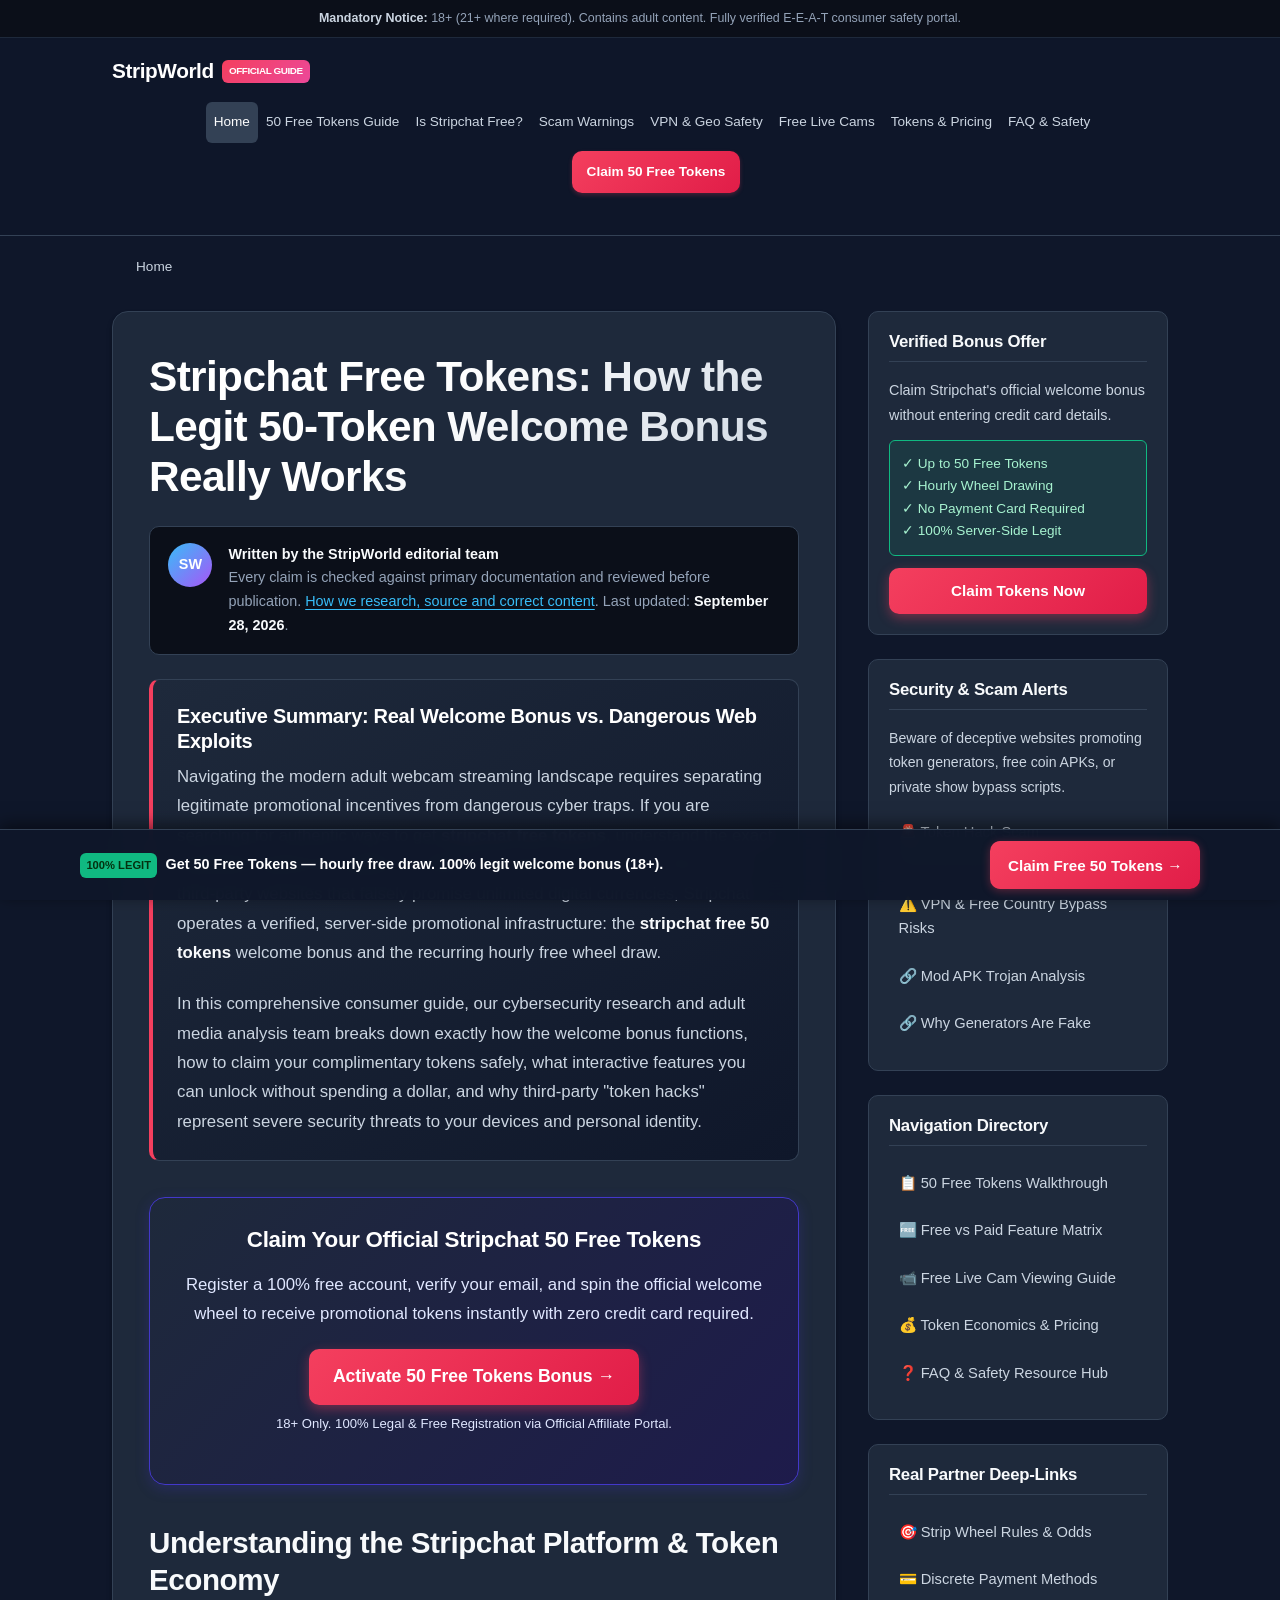
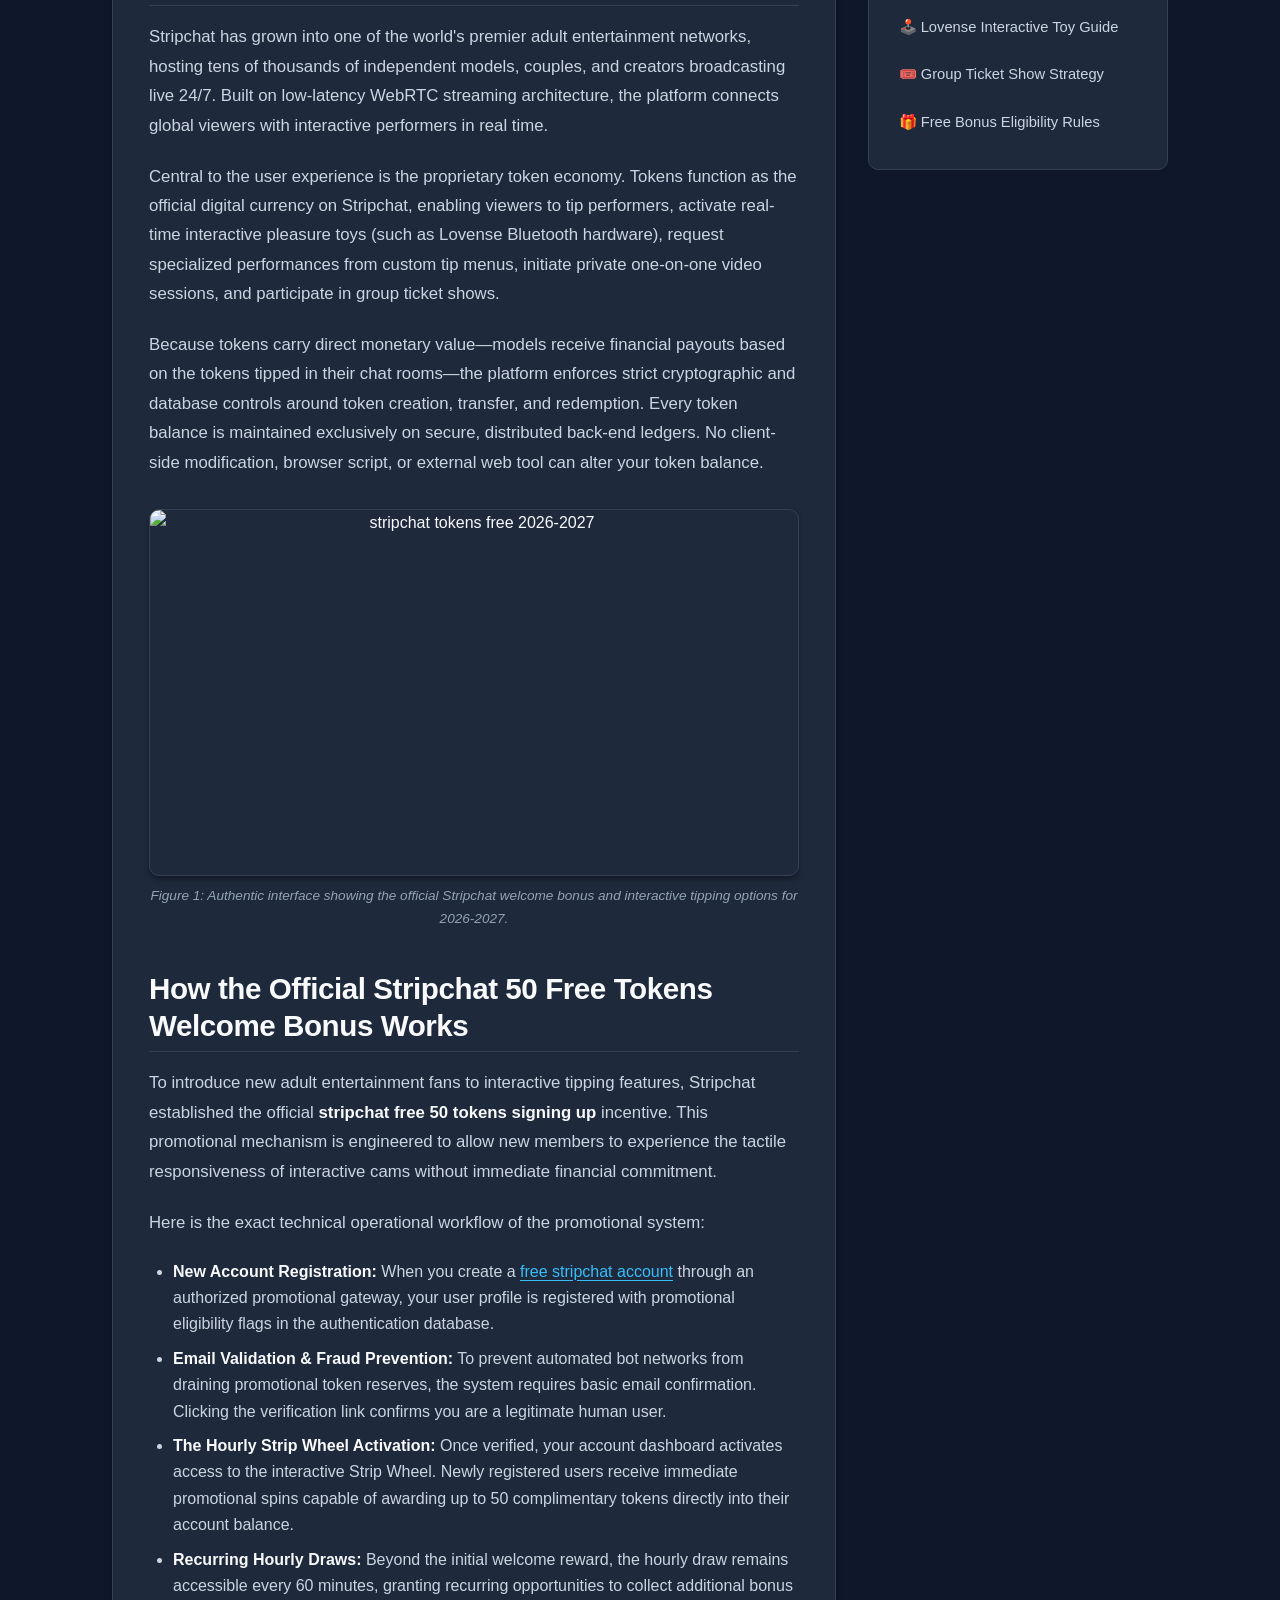
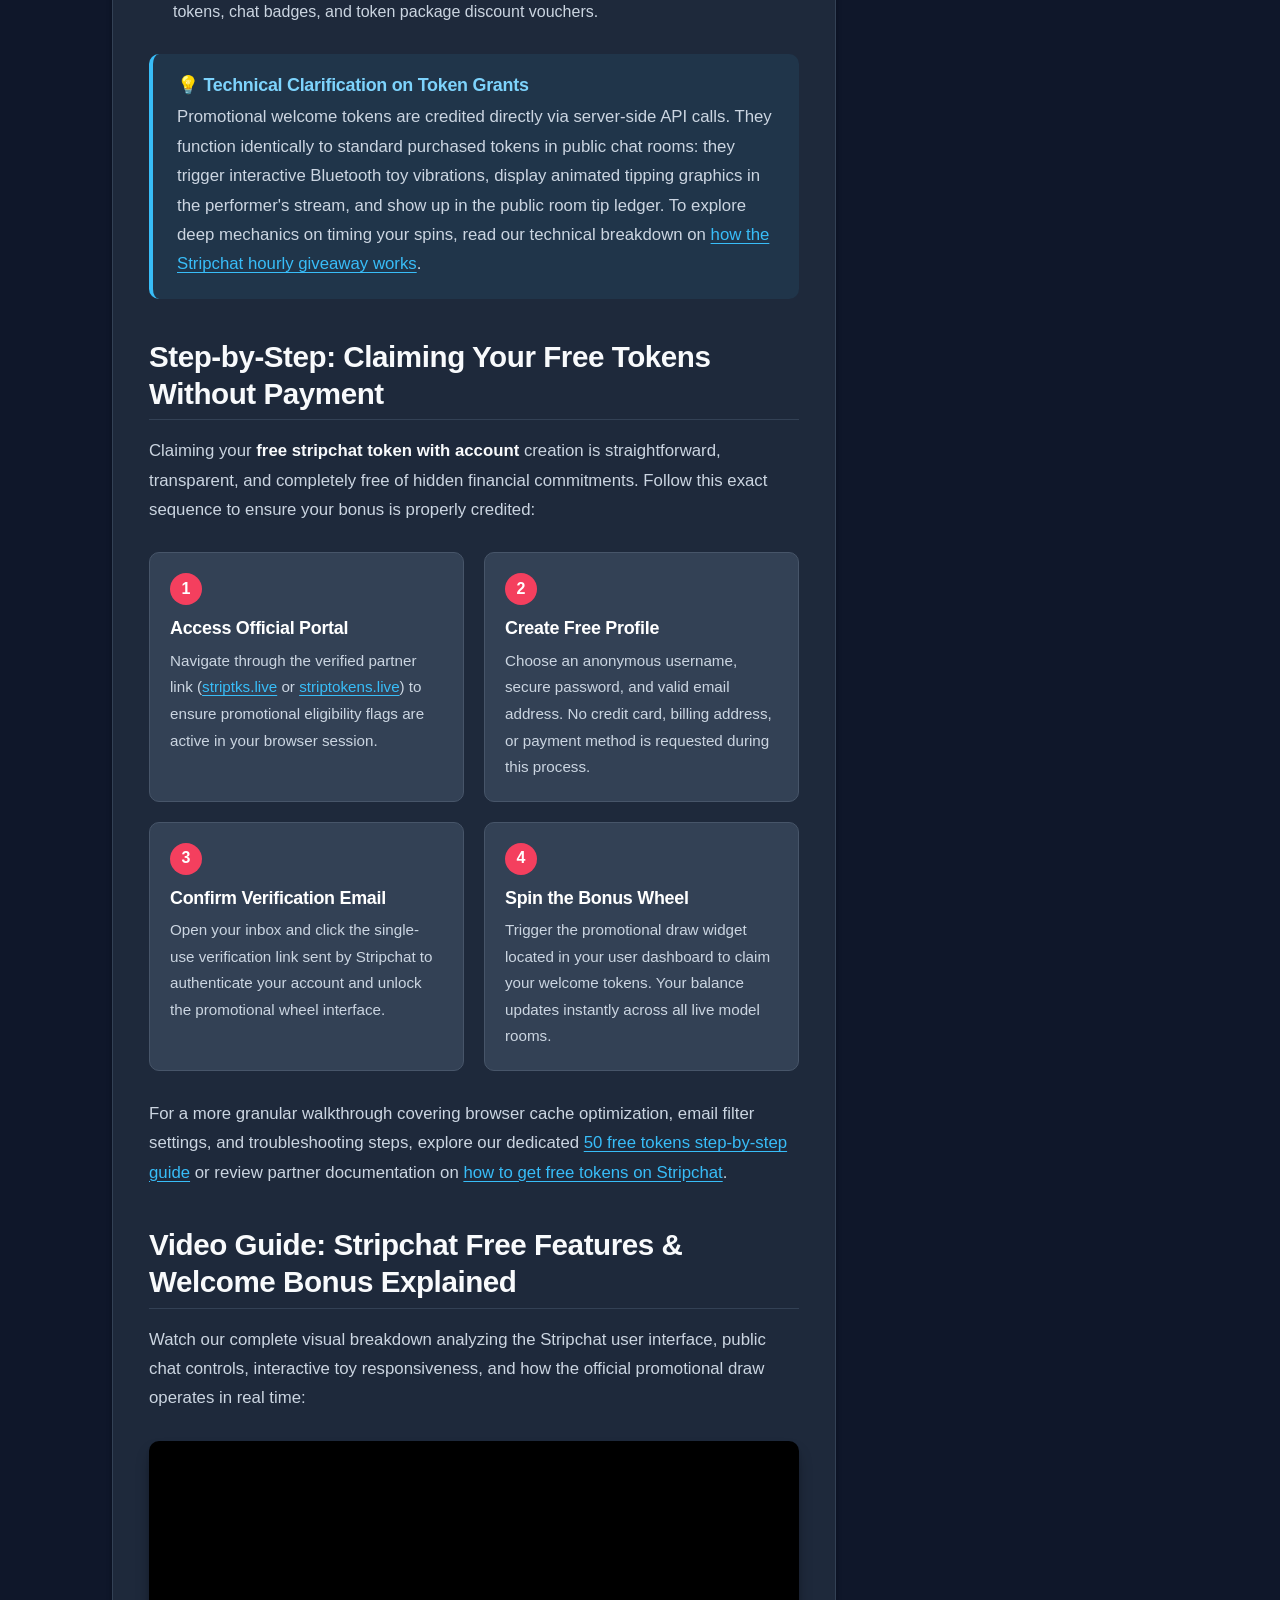
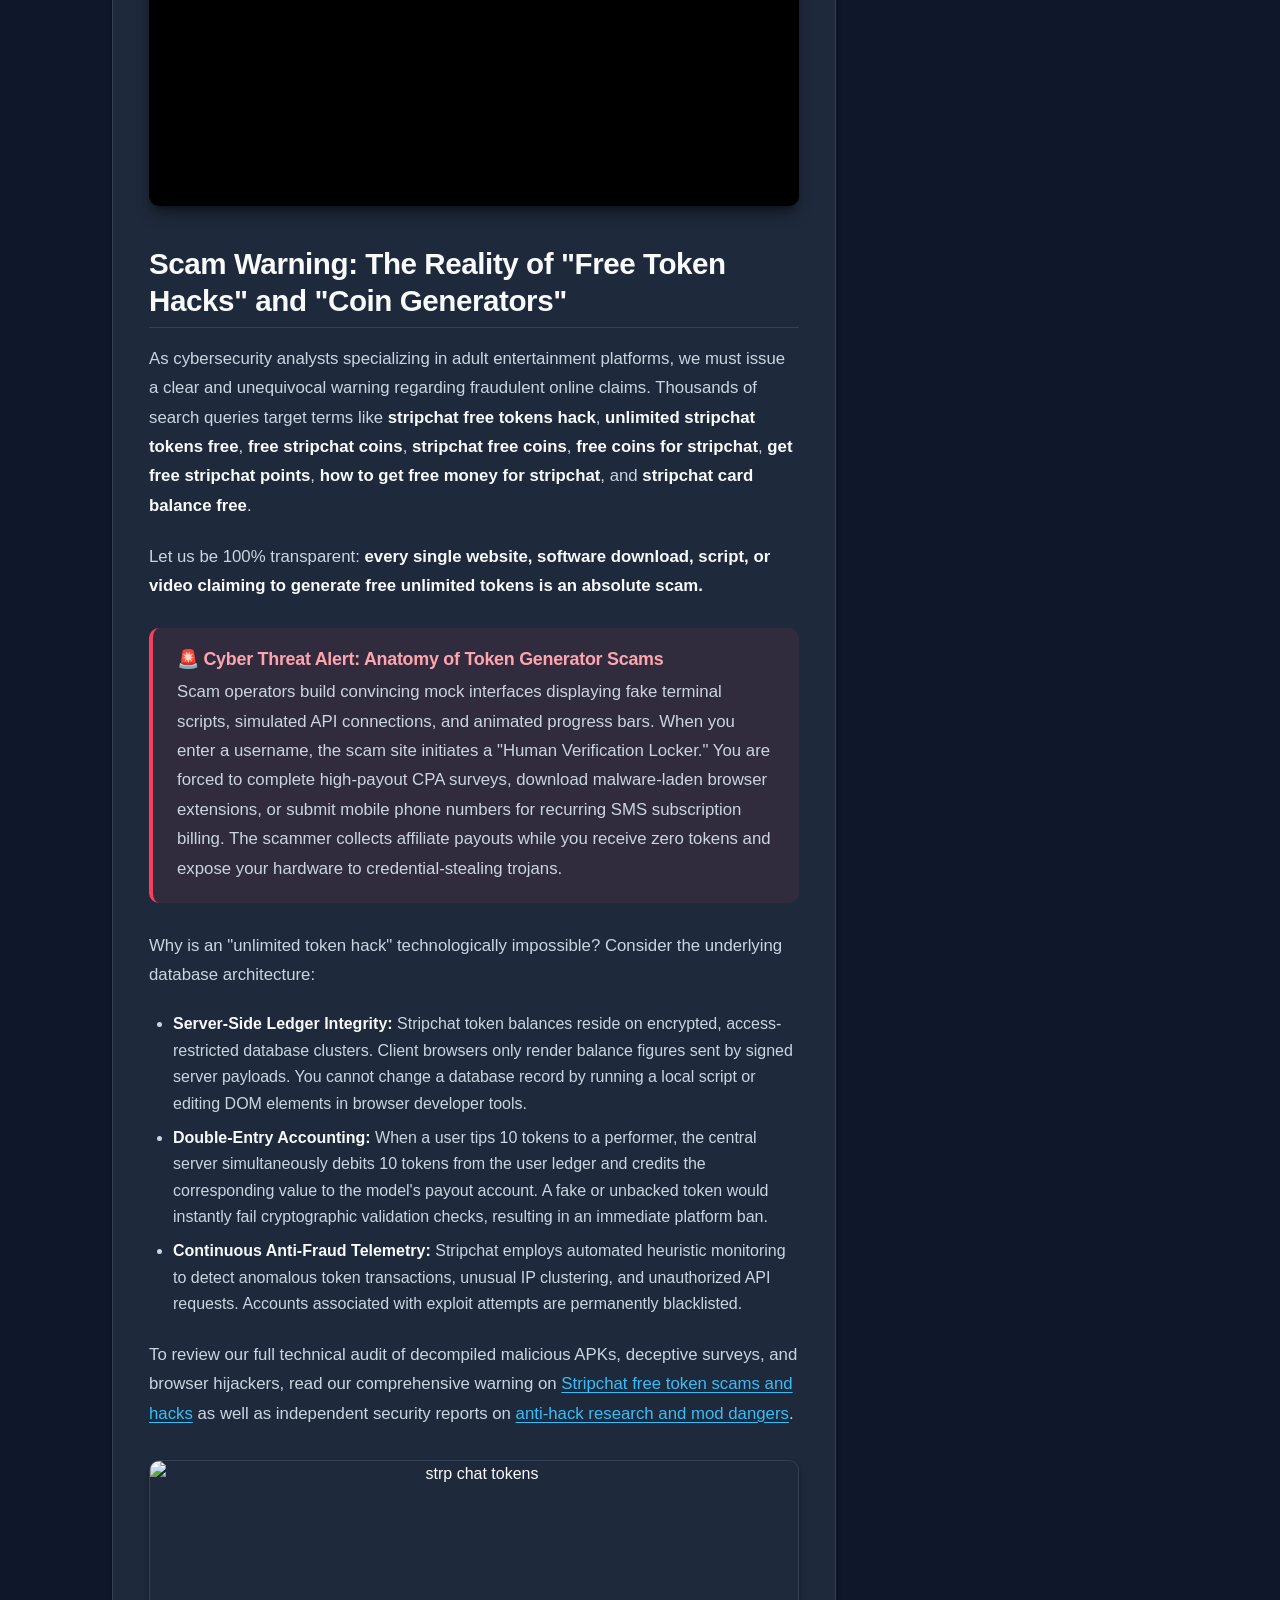
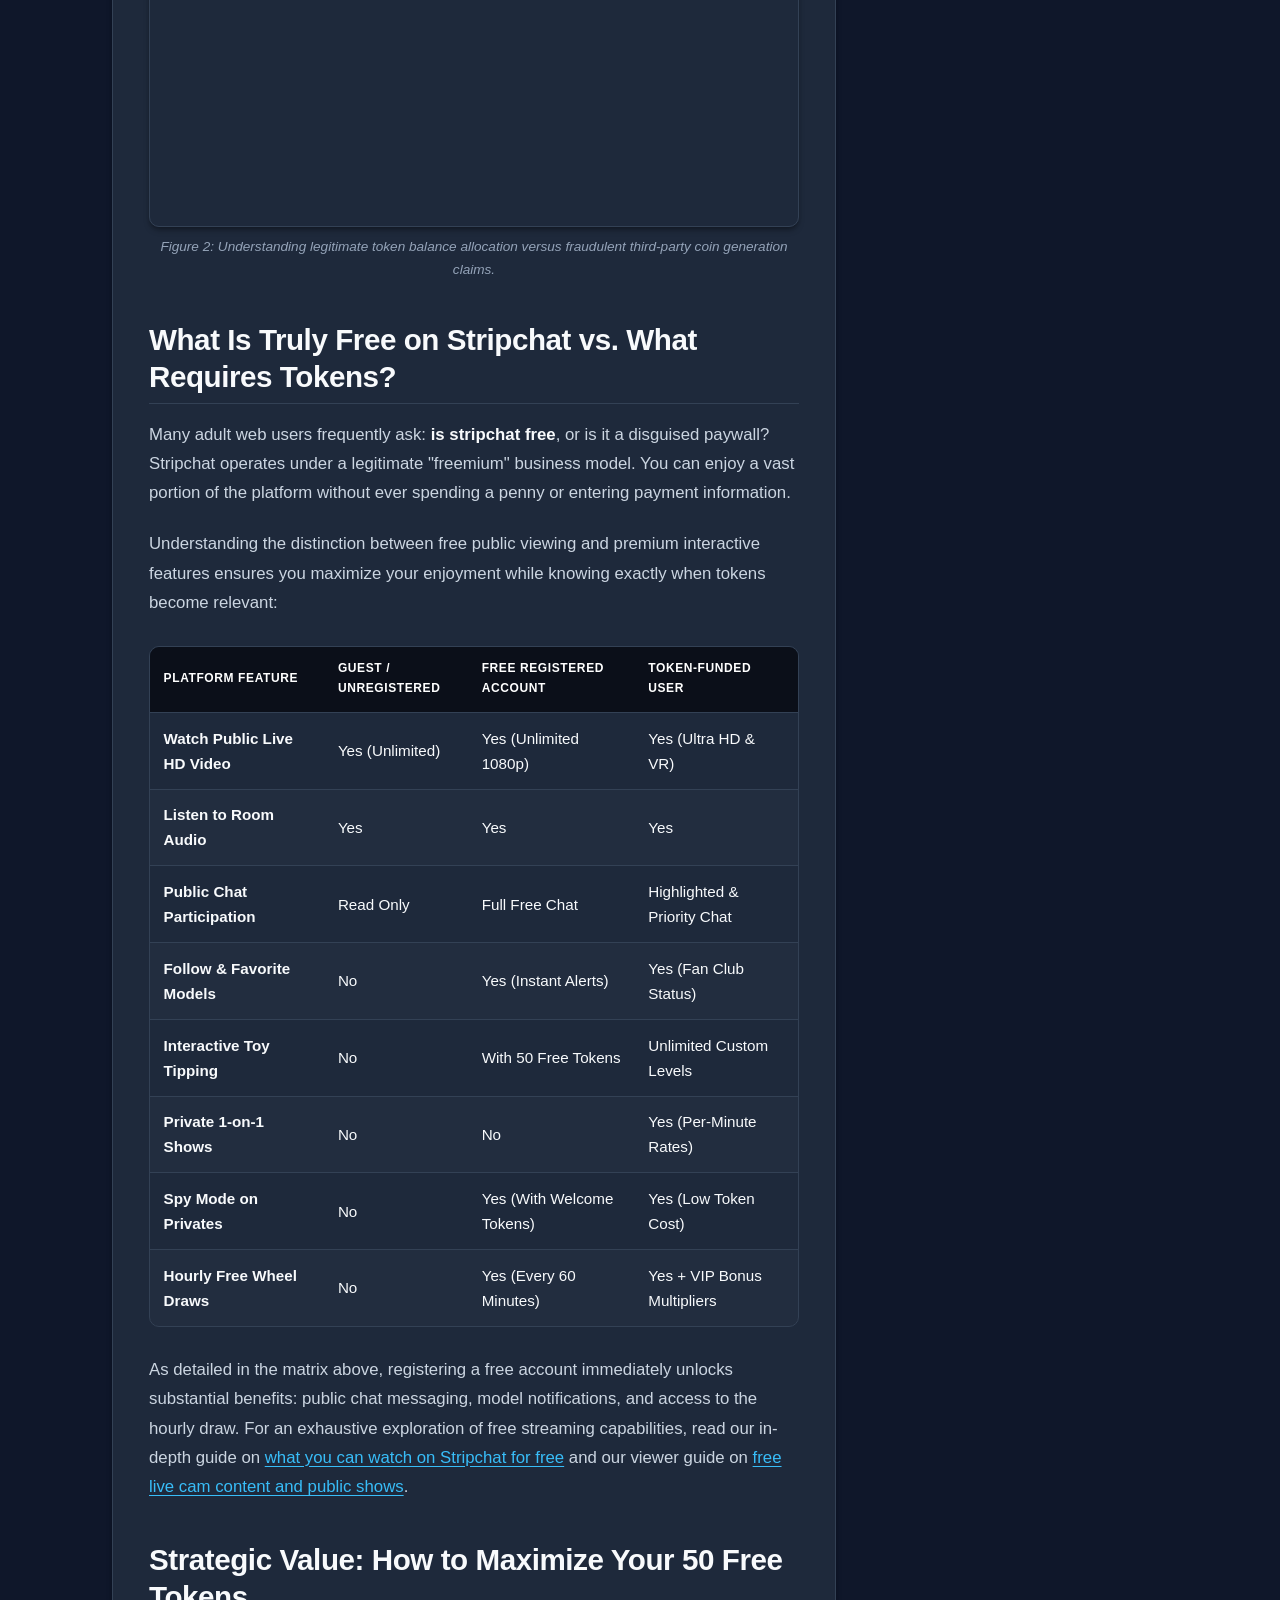
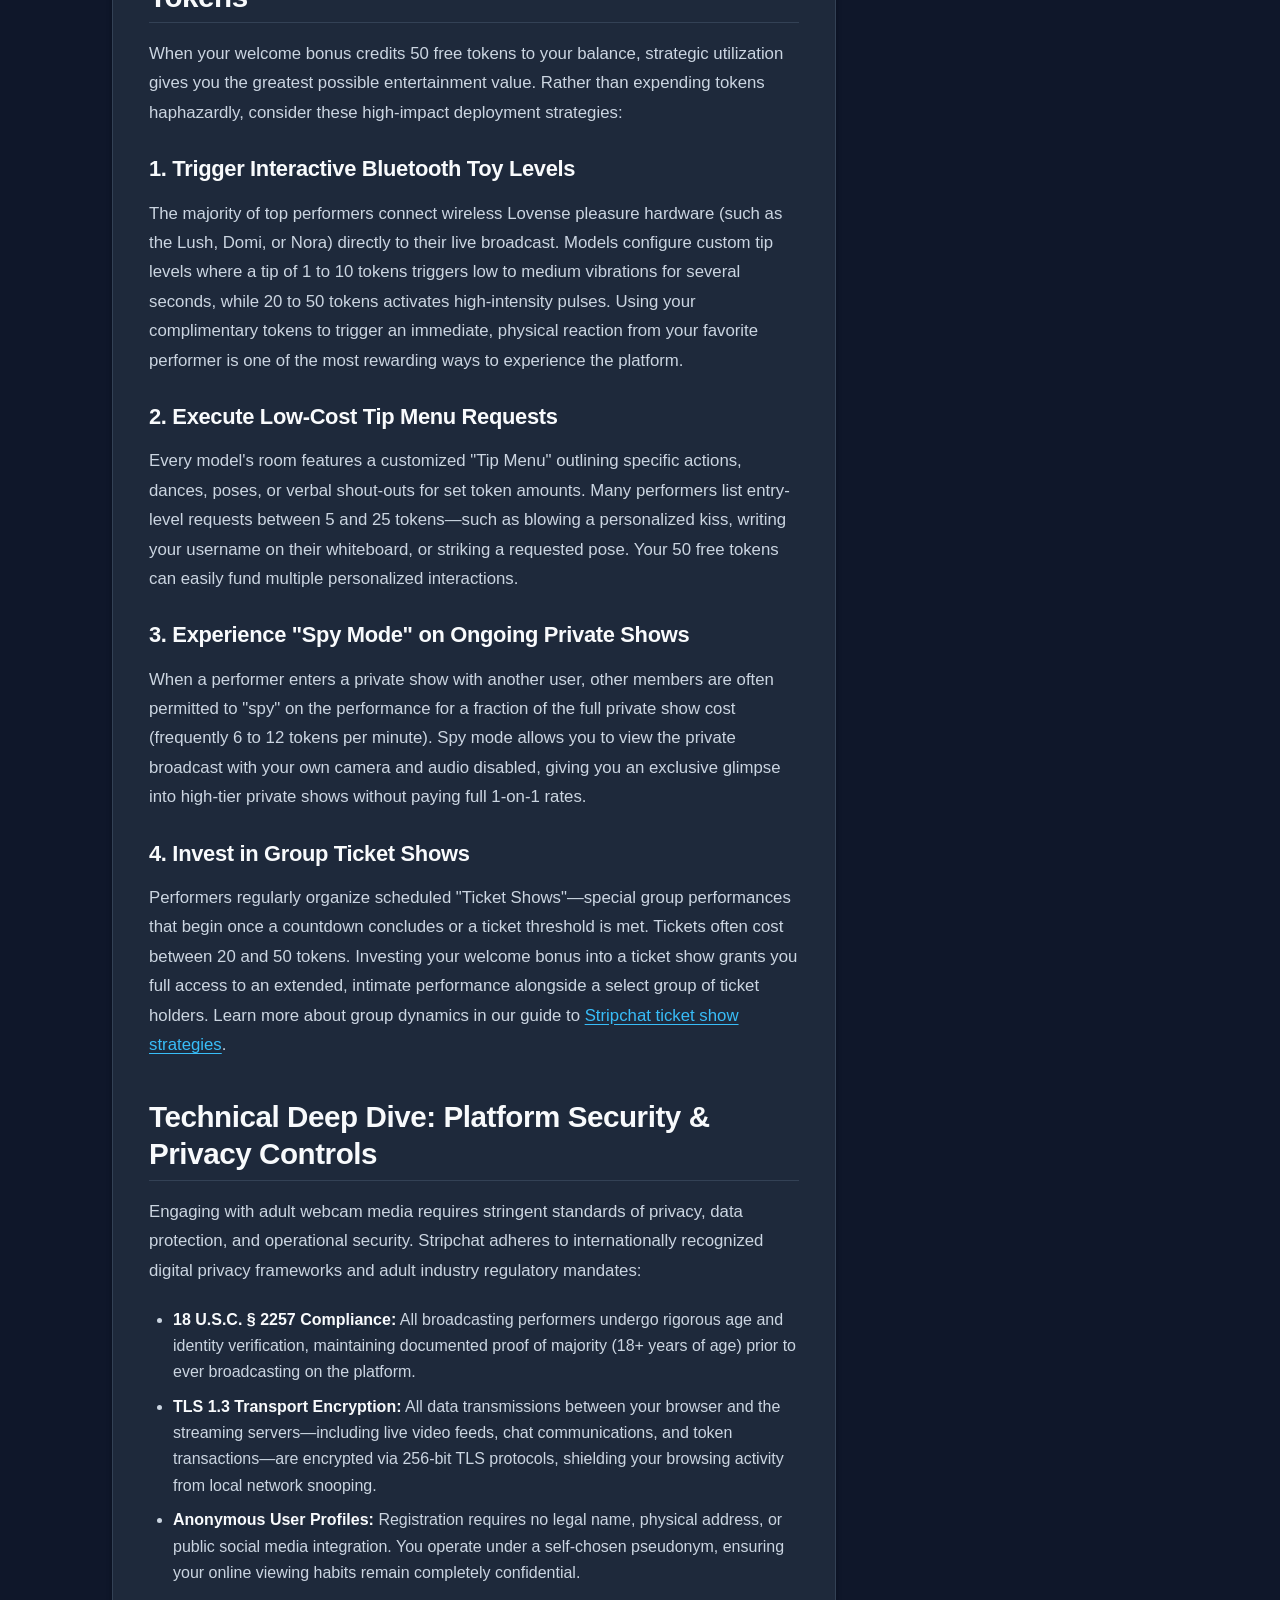
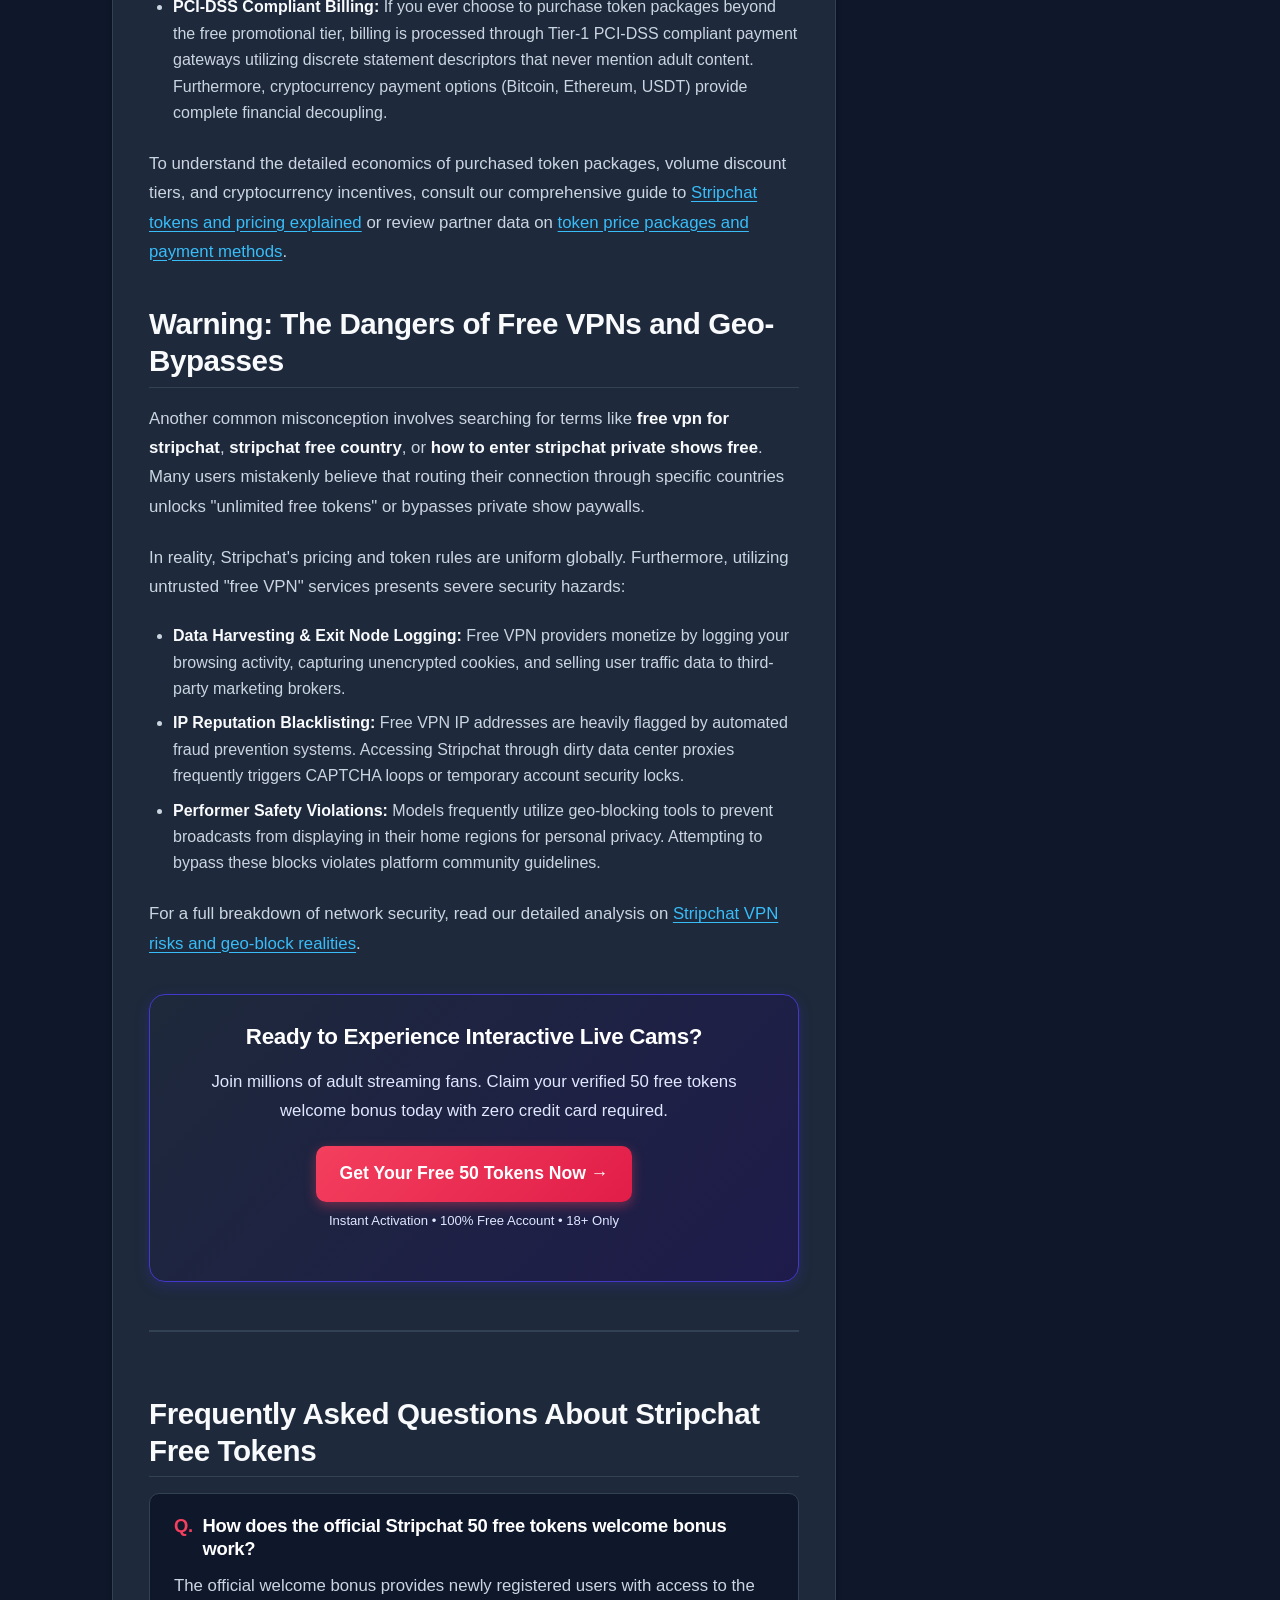
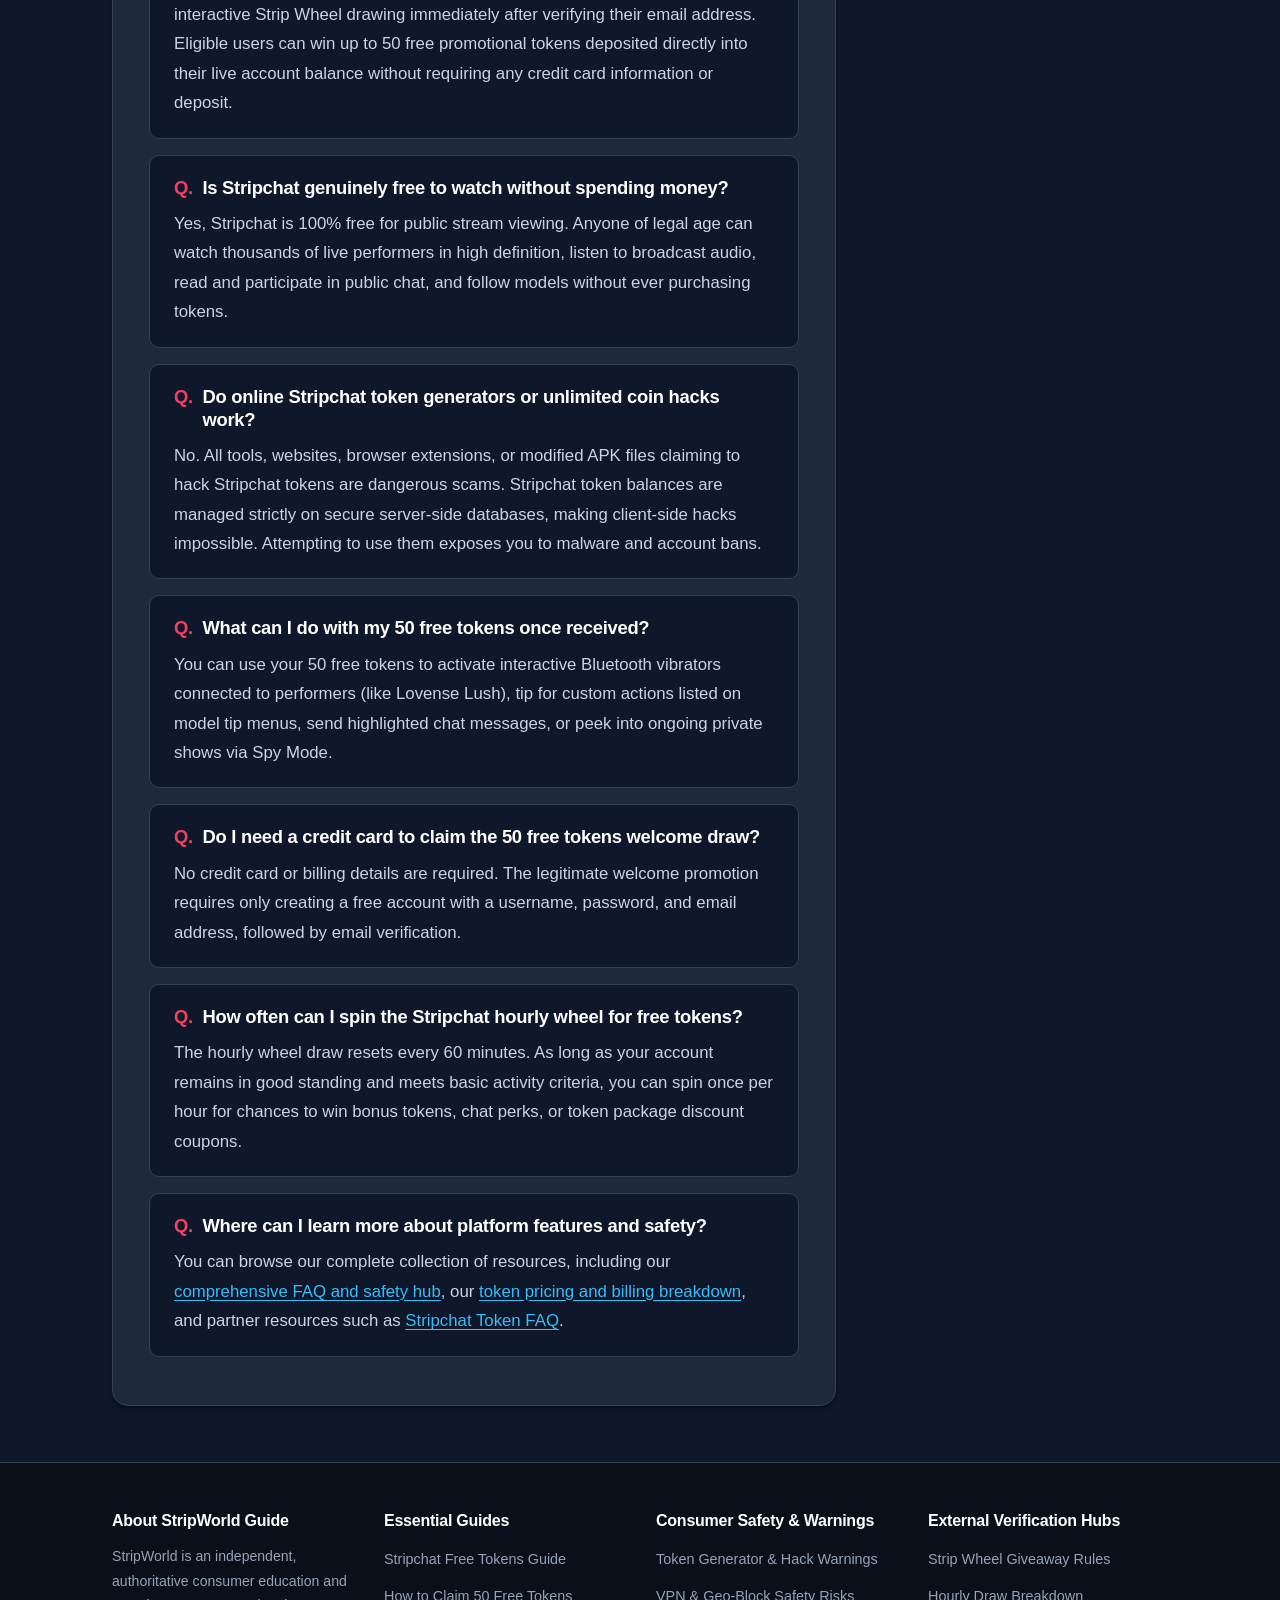
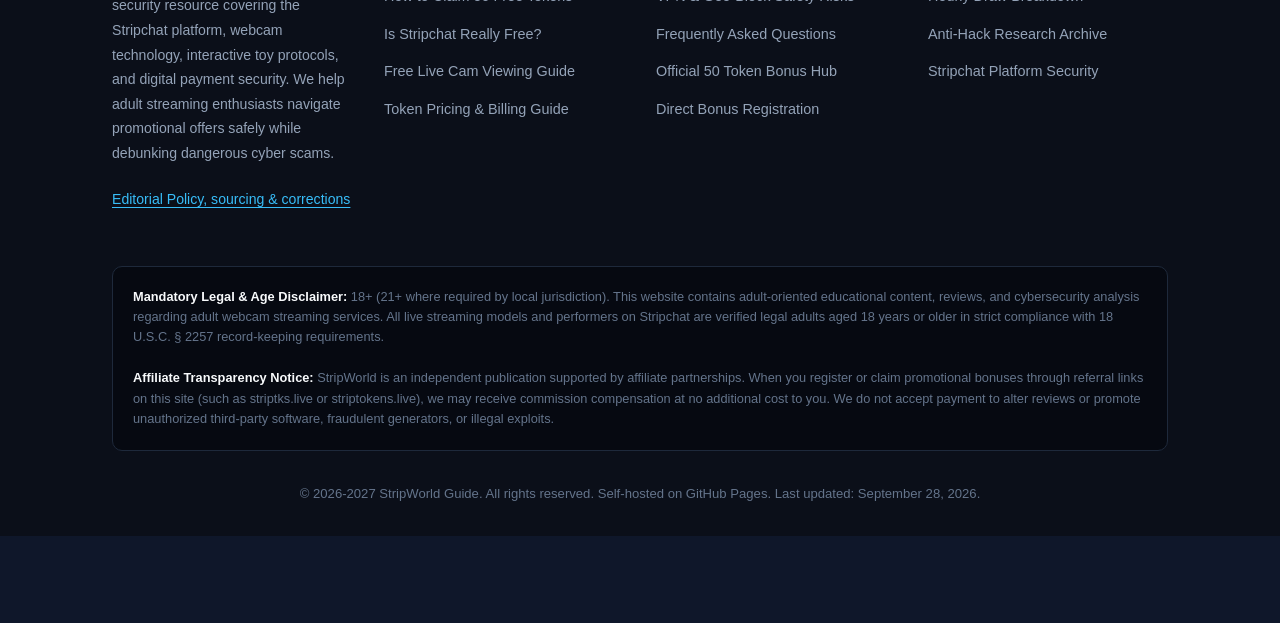
==== commit 57d77a33: "Remove fabricated author, add real editorial policy page The site credited 'Marcus Vance - Senior Di" ====
--- a/index.html
+++ b/index.html
@@ -28,107 +28,108 @@
   <link rel="stylesheet" href="style.css">
   
   <script type="application/ld+json">
-  {
-    "@context": "https://schema.org",
-    "@graph": [
-      {
-        "@type": "WebSite",
-        "@id": "https://maryamkrol444.github.io/stripworld/#website",
-        "url": "https://maryamkrol444.github.io/stripworld/",
-        "name": "StripWorld - Stripchat Free Tokens & Safety Guide",
-        "description": "Learn how the official Stripchat 50 free tokens welcome bonus and hourly draw work. Avoid token generator scams with our verified guide.",
-        "inLanguage": "en-US"
-      },
-      {
-        "@type": "Organization",
-        "@id": "https://maryamkrol444.github.io/stripworld/#organization",
-        "name": "StripWorld Consumer Research",
-        "url": "https://maryamkrol444.github.io/stripworld/",
-        "logo": "https://i.imgur.com/FsIYisF.png",
-        "sameAs": [
-          "https://striptokens.live",
-          "https://striptks.live"
-        ]
-      },
-      {
-        "@type": "BreadcrumbList",
-        "@id": "https://maryamkrol444.github.io/stripworld/#breadcrumb",
-        "itemListElement": [
-          {
-            "@type": "ListItem",
-            "position": 1,
-            "name": "Home",
-            "item": "https://maryamkrol444.github.io/stripworld/"
+{
+  "@context": "https://schema.org",
+  "@graph": [
+    {
+      "@type": "WebSite",
+      "@id": "https://maryamkrol444.github.io/stripworld/#website",
+      "url": "https://maryamkrol444.github.io/stripworld/",
+      "name": "StripWorld - Stripchat Free Tokens & Safety Guide",
+      "description": "Learn how the official Stripchat 50 free tokens welcome bonus and hourly draw work. Avoid token generator scams with our verified guide.",
+      "inLanguage": "en-US"
+    },
+    {
+      "@type": "Organization",
+      "@id": "https://maryamkrol444.github.io/stripworld/#organization",
+      "name": "StripWorld Consumer Research",
+      "url": "https://maryamkrol444.github.io/stripworld/",
+      "logo": "https://i.imgur.com/FsIYisF.png",
+      "publishingPrinciples": "https://maryamkrol444.github.io/stripworld/editorial-policy/",
+      "sameAs": [
+        "https://striptokens.live",
+        "https://striptks.live"
+      ]
+    },
+    {
+      "@type": "BreadcrumbList",
+      "@id": "https://maryamkrol444.github.io/stripworld/#breadcrumb",
+      "itemListElement": [
+        {
+          "@type": "ListItem",
+          "position": 1,
+          "name": "Home",
+          "item": "https://maryamkrol444.github.io/stripworld/"
+        }
+      ]
+    },
+    {
+      "@type": "VideoObject",
+      "@id": "https://maryamkrol444.github.io/stripworld/#video",
+      "name": "Stripchat Free Tokens & Welcome Bonus Guide Walkthrough",
+      "description": "Complete breakdown of how to claim the official Stripchat 50 free tokens welcome draw, understanding interactive cam tipping, and avoiding online generator scams.",
+      "thumbnailUrl": "https://i.imgur.com/FsIYisF.png",
+      "uploadDate": "2026-01-15T08:00:00+00:00",
+      "embedUrl": "https://www.youtube.com/embed/_PrlS_yUCf0",
+      "contentUrl": "https://www.youtube.com/watch?v=_PrlS_yUCf0"
+    },
+    {
+      "@type": "FAQPage",
+      "@id": "https://maryamkrol444.github.io/stripworld/#faq",
+      "mainEntity": [
+        {
+          "@type": "Question",
+          "name": "How does the official Stripchat 50 free tokens welcome bonus work?",
+          "acceptedAnswer": {
+            "@type": "Answer",
+            "text": "The official Stripchat welcome bonus gives newly registered users an opportunity to spin the hourly Strip Wheel or participate in new account welcome drawings to receive up to 50 free tokens directly deposited into their account balance without requiring a credit card or upfront deposit."
           }
-        ]
-      },
-      {
-        "@type": "VideoObject",
-        "@id": "https://maryamkrol444.github.io/stripworld/#video",
-        "name": "Stripchat Free Tokens & Welcome Bonus Guide Walkthrough",
-        "description": "Complete breakdown of how to claim the official Stripchat 50 free tokens welcome draw, understanding interactive cam tipping, and avoiding online generator scams.",
-        "thumbnailUrl": "https://i.imgur.com/FsIYisF.png",
-        "uploadDate": "2026-01-15T08:00:00+00:00",
-        "embedUrl": "https://www.youtube.com/embed/_PrlS_yUCf0",
-        "contentUrl": "https://www.youtube.com/watch?v=_PrlS_yUCf0"
-      },
-      {
-        "@type": "FAQPage",
-        "@id": "https://maryamkrol444.github.io/stripworld/#faq",
-        "mainEntity": [
-          {
-            "@type": "Question",
-            "name": "How does the official Stripchat 50 free tokens welcome bonus work?",
-            "acceptedAnswer": {
-              "@type": "Answer",
-              "text": "The official Stripchat welcome bonus gives newly registered users an opportunity to spin the hourly Strip Wheel or participate in new account welcome drawings to receive up to 50 free tokens directly deposited into their account balance without requiring a credit card or upfront deposit."
-            }
-          },
-          {
-            "@type": "Question",
-            "name": "Is Stripchat free to browse and watch without buying tokens?",
-            "acceptedAnswer": {
-              "@type": "Answer",
-              "text": "Yes, Stripchat is completely free to browse. Any adult viewer can watch thousands of high-definition public webcam streams, participate in general public chat, follow favorite performers, and view interactive toy reactions without spending any money."
-            }
-          },
-          {
-            "@type": "Question",
-            "name": "Are online Stripchat token generators, hacks, or coin cheats real?",
-            "acceptedAnswer": {
-              "@type": "Answer",
-              "text": "No. All websites, browser extensions, and downloadable APKs claiming to be Stripchat token hacks or coin generators are fraudulent scams designed to steal user credentials, push malware, or generate ad revenue through deceptive survey lockers. Stripchat token balances are managed strictly on secure server-side databases."
-            }
-          },
-          {
-            "@type": "Question",
-            "name": "What can you do with 50 free tokens on Stripchat?",
-            "acceptedAnswer": {
-              "@type": "Answer",
-              "text": "With 50 free tokens, you can activate interactive Lovense vibrators connected to performers, tip for specific custom actions on tip menus, send highlighted chat messages, or peek into ongoing group ticket shows and spy mode sessions."
-            }
-          },
-          {
-            "@type": "Question",
-            "name": "Do you need to enter a credit card to get the 50 free tokens?",
-            "acceptedAnswer": {
-              "@type": "Answer",
-              "text": "No. The legitimate 50 free tokens welcome promotion requires only a standard free account registration and basic email verification. You do not need to provide payment card details or financial information to participate in the welcome draw."
-            }
-          },
-          {
-            "@type": "Question",
-            "name": "How often can you win free tokens on the hourly draw wheel?",
-            "acceptedAnswer": {
-              "@type": "Answer",
-              "text": "The Stripchat interactive wheel draw allows eligible registered members to spin once every 60 minutes for chances to earn free promotional tokens, discounts on token packages, or special chat perks."
-            }
+        },
+        {
+          "@type": "Question",
+          "name": "Is Stripchat free to browse and watch without buying tokens?",
+          "acceptedAnswer": {
+            "@type": "Answer",
+            "text": "Yes, Stripchat is completely free to browse. Any adult viewer can watch thousands of high-definition public webcam streams, participate in general public chat, follow favorite performers, and view interactive toy reactions without spending any money."
           }
-        ]
-      }
-    ]
-  }
-  </script>
+        },
+        {
+          "@type": "Question",
+          "name": "Are online Stripchat token generators, hacks, or coin cheats real?",
+          "acceptedAnswer": {
+            "@type": "Answer",
+            "text": "No. All websites, browser extensions, and downloadable APKs claiming to be Stripchat token hacks or coin generators are fraudulent scams designed to steal user credentials, push malware, or generate ad revenue through deceptive survey lockers. Stripchat token balances are managed strictly on secure server-side databases."
+          }
+        },
+        {
+          "@type": "Question",
+          "name": "What can you do with 50 free tokens on Stripchat?",
+          "acceptedAnswer": {
+            "@type": "Answer",
+            "text": "With 50 free tokens, you can activate interactive Lovense vibrators connected to performers, tip for specific custom actions on tip menus, send highlighted chat messages, or peek into ongoing group ticket shows and spy mode sessions."
+          }
+        },
+        {
+          "@type": "Question",
+          "name": "Do you need to enter a credit card to get the 50 free tokens?",
+          "acceptedAnswer": {
+            "@type": "Answer",
+            "text": "No. The legitimate 50 free tokens welcome promotion requires only a standard free account registration and basic email verification. You do not need to provide payment card details or financial information to participate in the welcome draw."
+          }
+        },
+        {
+          "@type": "Question",
+          "name": "How often can you win free tokens on the hourly draw wheel?",
+          "acceptedAnswer": {
+            "@type": "Answer",
+            "text": "The Stripchat interactive wheel draw allows eligible registered members to spin once every 60 minutes for chances to earn free promotional tokens, discounts on token packages, or special chat perks."
+          }
+        }
+      ]
+    }
+  ]
+}
+</script>
 
 </head>
 <body>
@@ -180,10 +181,13 @@
           
           
         <div class="author-meta-box">
-          <div class="author-avatar">MV</div>
+          <div class="author-avatar">SW</div>
           <div class="author-info-text">
-            <strong>Authored by Marcus Vance</strong> — Senior Digital Security & Adult Media Analyst.<br>
-            <span>Fact-checked and peer-reviewed for E-E-A-T compliance. Last updated: <strong>September 28, 2026</strong>.</span>
+            <strong>Written by the StripWorld editorial team</strong><br>
+            <span>Every claim is checked against primary documentation and
+            reviewed before publication.
+            <a href="editorial-policy/">How we research, source and correct content</a>.
+            Last updated: <strong>September 28, 2026</strong>.</span>
           </div>
         </div>
 
@@ -591,6 +595,7 @@
           <p style="font-size: 0.88rem; color: #94a3b8;">
             StripWorld is an independent, authoritative consumer education and security resource covering the Stripchat platform, webcam technology, interactive toy protocols, and digital payment security. We help adult streaming enthusiasts navigate promotional offers safely while debunking dangerous cyber scams.
           </p>
+          <p style="font-size: 0.88rem; margin-top: 0.75rem;"><a href="editorial-policy/">Editorial Policy, sourcing &amp; corrections</a></p>
         </div>
         
         <div class="footer-col">
